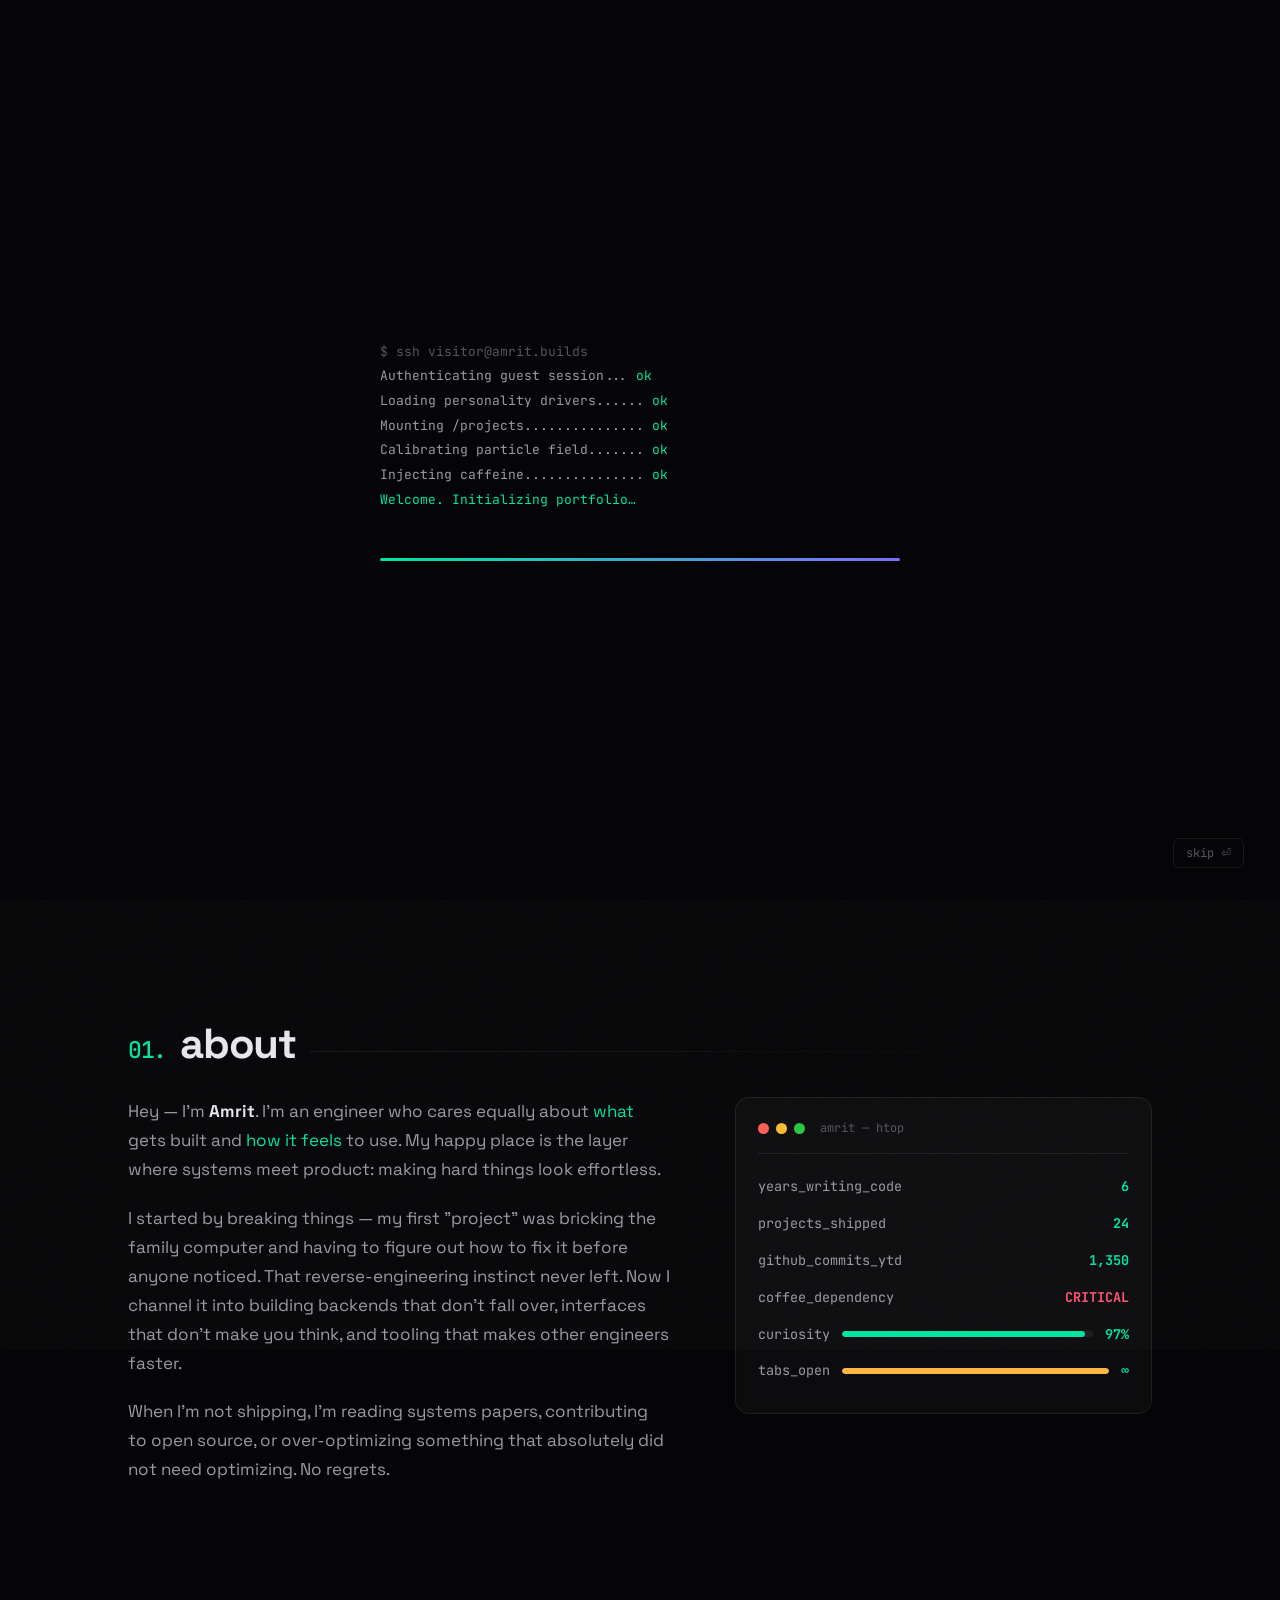
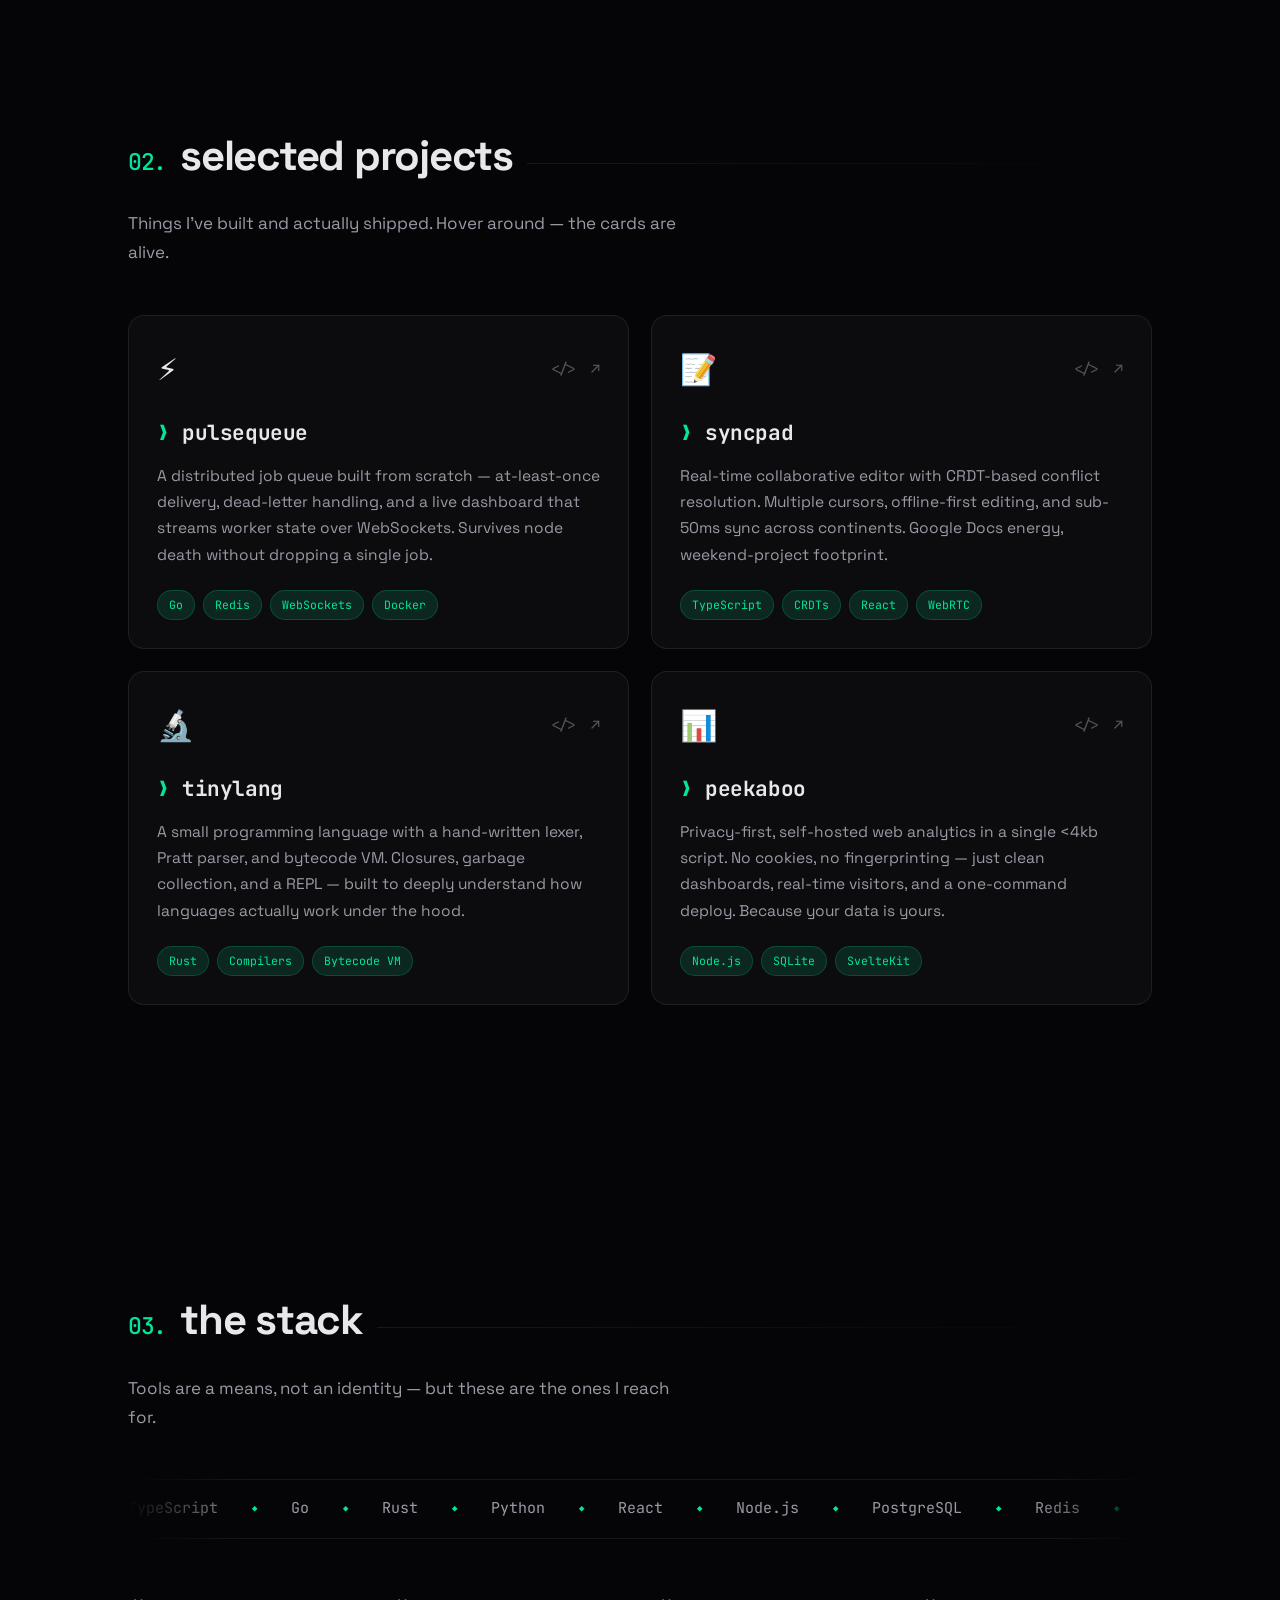
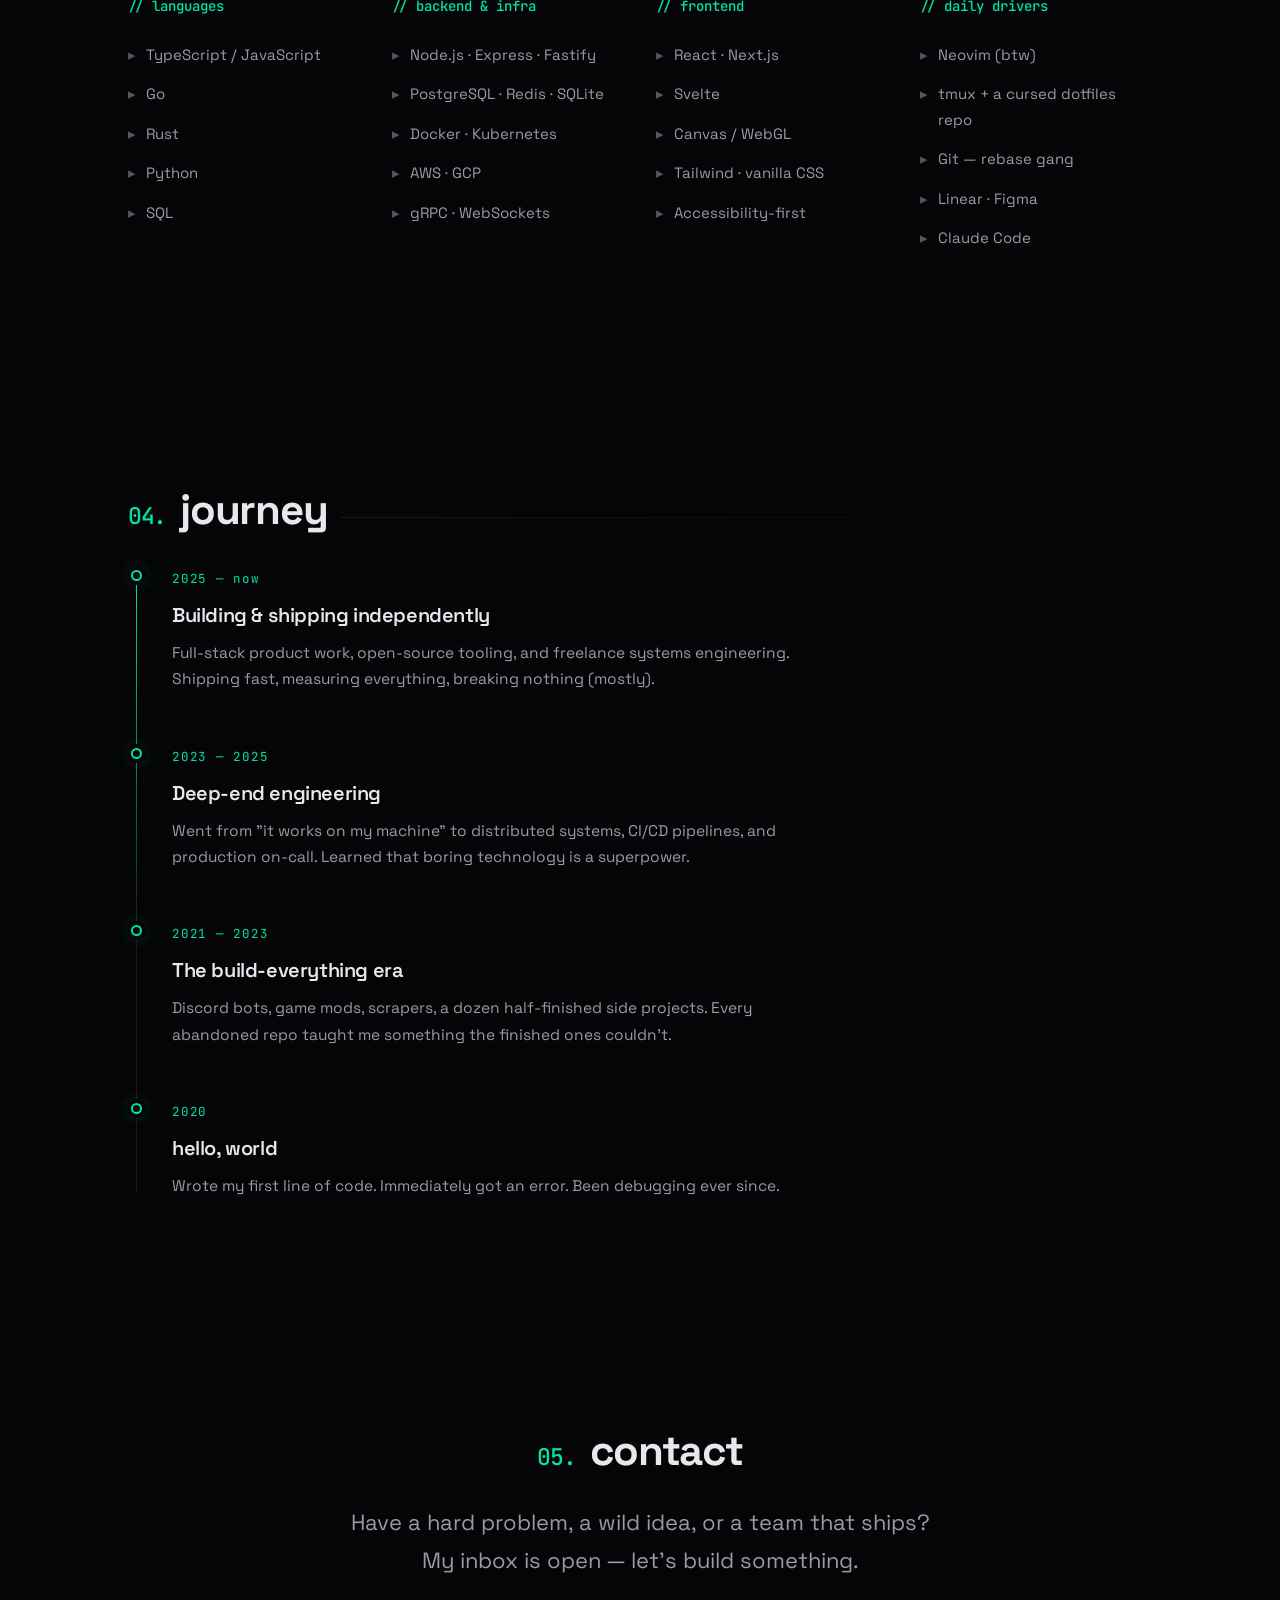
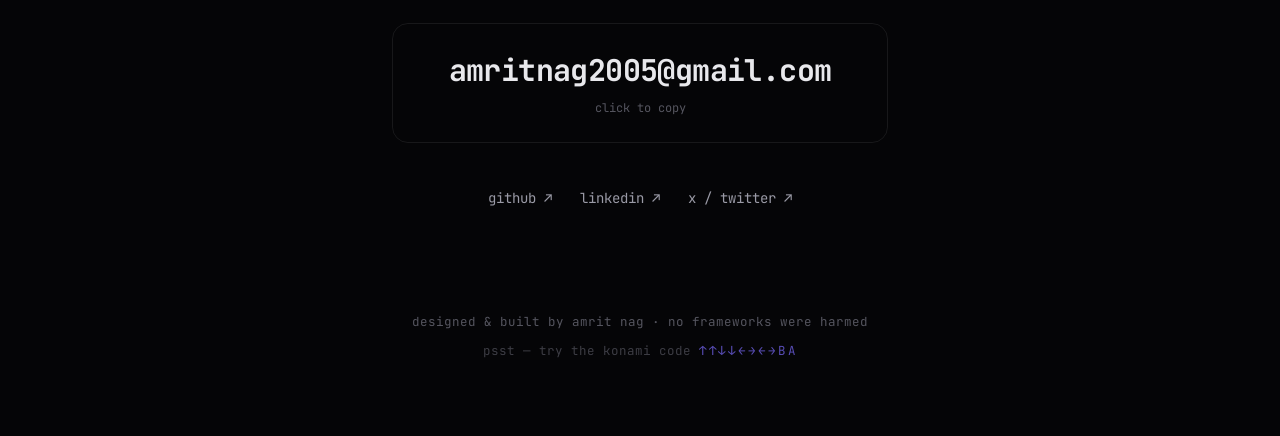
==== index.html @ 322381a2 "Build engineering portfolio: terminal-flavored, zero-dependency static site Single-page portfolio wi" ====
<!DOCTYPE html>
<html lang="en">
<head>
  <meta charset="UTF-8" />
  <meta name="viewport" content="width=device-width, initial-scale=1.0" />
  <title>Amrit Nag — Engineer</title>
  <meta name="description" content="Amrit Nag — software engineer. I build fast, reliable systems and ship things that feel great to use." />
  <meta name="theme-color" content="#050507" />

  <!-- Open Graph -->
  <meta property="og:title" content="Amrit Nag — Engineer" />
  <meta property="og:description" content="I build fast, reliable systems and ship things that feel great to use." />
  <meta property="og:type" content="website" />
  <meta name="twitter:card" content="summary_large_image" />

  <link rel="icon" href="data:image/svg+xml,%3Csvg xmlns='http://www.w3.org/2000/svg' viewBox='0 0 100 100'%3E%3Crect width='100' height='100' rx='20' fill='%23050507'/%3E%3Ctext x='50' y='68' font-size='52' text-anchor='middle' fill='%2300e5a0' font-family='monospace' font-weight='bold'%3E%E2%9D%AF_%3C/text%3E%3C/svg%3E" />

  <link rel="preconnect" href="https://fonts.googleapis.com" />
  <link rel="preconnect" href="https://fonts.gstatic.com" crossorigin />
  <link href="https://fonts.googleapis.com/css2?family=Space+Grotesk:wght@400;500;600;700&family=JetBrains+Mono:ital,wght@0,400;0,500;0,700;1,400&display=swap" rel="stylesheet" />

  <link rel="stylesheet" href="css/style.css" />
</head>
<body>

  <!-- ══════════════════ BOOT SEQUENCE ══════════════════ -->
  <div id="boot" class="boot" aria-hidden="true">
    <div class="boot-inner">
      <pre id="boot-log" class="boot-log"></pre>
      <div class="boot-bar"><div id="boot-progress" class="boot-progress"></div></div>
    </div>
    <button id="boot-skip" class="boot-skip">skip ⏎</button>
  </div>

  <!-- ══════════════════ BACKGROUND ══════════════════ -->
  <canvas id="field" class="field" aria-hidden="true"></canvas>
  <div class="grid-overlay" aria-hidden="true"></div>
  <div class="noise" aria-hidden="true"></div>

  <!-- custom cursor -->
  <div class="cursor-dot" aria-hidden="true"></div>
  <div class="cursor-ring" aria-hidden="true"></div>

  <!-- ══════════════════ NAV ══════════════════ -->
  <header class="nav" id="nav">
    <a class="nav-logo" href="#top" data-magnetic>
      <span class="logo-prompt">❯</span>&nbsp;amrit<span class="logo-dim">.builds</span><span class="logo-caret">_</span>
    </a>
    <nav class="nav-links" aria-label="Primary">
      <a href="#about"><span class="nav-num">01</span> about</a>
      <a href="#projects"><span class="nav-num">02</span> projects</a>
      <a href="#stack"><span class="nav-num">03</span> stack</a>
      <a href="#journey"><span class="nav-num">04</span> journey</a>
      <a href="#contact"><span class="nav-num">05</span> contact</a>
    </nav>
    <button class="nav-cmdk" id="open-palette" data-magnetic aria-label="Open command palette">
      <kbd>⌘</kbd><kbd>K</kbd>
    </button>
  </header>

  <main id="top">

    <!-- ══════════════════ HERO ══════════════════ -->
    <section class="hero">
      <p class="hero-eyebrow reveal"><span class="pulse-dot"></span> open to interesting problems</p>
      <h1 class="hero-name">
        <span class="hero-line reveal" data-text="AMRIT">AMRIT</span>
        <span class="hero-line hero-line--accent reveal" data-text="NAG">NAG</span>
      </h1>
      <p class="hero-role reveal">
        <span class="role-prefix">$ whoami&nbsp;&nbsp;→&nbsp;</span><span id="scramble" class="scramble">software engineer</span>
      </p>
      <p class="hero-blurb reveal">
        I design and build software that's fast, reliable, and a little bit fun.
        Currently obsessed with distributed systems, developer tools, and making
        the web feel like it runs at 120fps.
      </p>
      <div class="hero-cta reveal">
        <a class="btn btn--primary" href="#projects" data-magnetic>see the work <span class="btn-arrow">↓</span></a>
        <a class="btn btn--ghost" href="#contact" data-magnetic>get in touch</a>
        <span class="hero-hint">or press <kbd>⌘K</kbd></span>
      </div>
      <a class="scroll-cue" href="#about" aria-label="Scroll to about">
        <span class="scroll-cue-track"><span class="scroll-cue-thumb"></span></span>
      </a>
    </section>

    <!-- ══════════════════ 01 / ABOUT ══════════════════ -->
    <section class="section" id="about">
      <h2 class="section-title reveal"><span class="section-num">01.</span> about</h2>
      <div class="about-grid">
        <div class="about-copy reveal">
          <p>
            Hey — I'm <strong>Amrit</strong>. I'm an engineer who cares equally about
            <em>what</em> gets built and <em>how it feels</em> to use. My happy place is
            the layer where systems meet product: making hard things look effortless.
          </p>
          <p>
            I started by breaking things — my first "project" was bricking the family
            computer and having to figure out how to fix it before anyone noticed.
            That reverse-engineering instinct never left. Now I channel it into
            building backends that don't fall over, interfaces that don't make you
            think, and tooling that makes other engineers faster.
          </p>
          <p>
            When I'm not shipping, I'm reading systems papers, contributing to open
            source, or over-optimizing something that absolutely did not need
            optimizing. No regrets.
          </p>
        </div>
        <aside class="about-stats reveal" aria-label="Stats">
          <div class="stat-panel">
            <div class="stat-panel-head">
              <span class="dot dot-r"></span><span class="dot dot-y"></span><span class="dot dot-g"></span>
              <span class="stat-panel-title">amrit — htop</span>
            </div>
            <div class="stat-row"><span class="stat-label">years_writing_code</span><span class="stat-value" data-count="6">0</span></div>
            <div class="stat-row"><span class="stat-label">projects_shipped</span><span class="stat-value" data-count="24">0</span></div>
            <div class="stat-row"><span class="stat-label">github_commits_ytd</span><span class="stat-value" data-count="1370">0</span></div>
            <div class="stat-row"><span class="stat-label">coffee_dependency</span><span class="stat-value stat-crit">CRITICAL</span></div>
            <div class="stat-meter">
              <span class="stat-label">curiosity</span>
              <span class="meter"><span class="meter-fill" style="--w:97%"></span></span>
              <span class="stat-value">97%</span>
            </div>
            <div class="stat-meter">
              <span class="stat-label">tabs_open</span>
              <span class="meter"><span class="meter-fill meter-fill--warn" style="--w:100%"></span></span>
              <span class="stat-value">∞</span>
            </div>
          </div>
        </aside>
      </div>
    </section>

    <!-- ══════════════════ 02 / PROJECTS ══════════════════ -->
    <section class="section" id="projects">
      <h2 class="section-title reveal"><span class="section-num">02.</span> selected projects</h2>
      <p class="section-sub reveal">Things I've built and actually shipped. Hover around — the cards are alive.</p>

      <div class="projects-grid">

        <article class="card reveal" data-tilt>
          <div class="card-glow"></div>
          <div class="card-top">
            <span class="card-icon">⚡</span>
            <div class="card-links">
              <a href="https://github.com/amr1tnag" aria-label="Source on GitHub" title="Source">&lt;/&gt;</a>
              <a href="#" aria-label="Live demo" title="Live">↗</a>
            </div>
          </div>
          <h3 class="card-title">pulsequeue</h3>
          <p class="card-desc">
            A distributed job queue built from scratch — at-least-once delivery,
            dead-letter handling, and a live dashboard that streams worker state
            over WebSockets. Survives node death without dropping a single job.
          </p>
          <ul class="card-tags">
            <li>Go</li><li>Redis</li><li>WebSockets</li><li>Docker</li>
          </ul>
        </article>

        <article class="card reveal" data-tilt>
          <div class="card-glow"></div>
          <div class="card-top">
            <span class="card-icon">📝</span>
            <div class="card-links">
              <a href="https://github.com/amr1tnag" aria-label="Source on GitHub" title="Source">&lt;/&gt;</a>
              <a href="#" aria-label="Live demo" title="Live">↗</a>
            </div>
          </div>
          <h3 class="card-title">syncpad</h3>
          <p class="card-desc">
            Real-time collaborative editor with CRDT-based conflict resolution.
            Multiple cursors, offline-first editing, and sub-50ms sync across
            continents. Google Docs energy, weekend-project footprint.
          </p>
          <ul class="card-tags">
            <li>TypeScript</li><li>CRDTs</li><li>React</li><li>WebRTC</li>
          </ul>
        </article>

        <article class="card reveal" data-tilt>
          <div class="card-glow"></div>
          <div class="card-top">
            <span class="card-icon">🔬</span>
            <div class="card-links">
              <a href="https://github.com/amr1tnag" aria-label="Source on GitHub" title="Source">&lt;/&gt;</a>
              <a href="#" aria-label="Live demo" title="Live">↗</a>
            </div>
          </div>
          <h3 class="card-title">tinylang</h3>
          <p class="card-desc">
            A small programming language with a hand-written lexer, Pratt parser,
            and bytecode VM. Closures, garbage collection, and a REPL — built to
            deeply understand how languages actually work under the hood.
          </p>
          <ul class="card-tags">
            <li>Rust</li><li>Compilers</li><li>Bytecode VM</li>
          </ul>
        </article>

        <article class="card reveal" data-tilt>
          <div class="card-glow"></div>
          <div class="card-top">
            <span class="card-icon">📊</span>
            <div class="card-links">
              <a href="https://github.com/amr1tnag" aria-label="Source on GitHub" title="Source">&lt;/&gt;</a>
              <a href="#" aria-label="Live demo" title="Live">↗</a>
            </div>
          </div>
          <h3 class="card-title">peekaboo</h3>
          <p class="card-desc">
            Privacy-first, self-hosted web analytics in a single &lt;4kb script.
            No cookies, no fingerprinting — just clean dashboards, real-time
            visitors, and a one-command deploy. Because your data is yours.
          </p>
          <ul class="card-tags">
            <li>Node.js</li><li>SQLite</li><li>SvelteKit</li>
          </ul>
        </article>

      </div>

      <p class="projects-more reveal">
        more experiments live on <a class="link-inline" href="https://github.com/amr1tnag">github ↗</a>
      </p>
    </section>

    <!-- ══════════════════ 03 / STACK ══════════════════ -->
    <section class="section" id="stack">
      <h2 class="section-title reveal"><span class="section-num">03.</span> the stack</h2>
      <p class="section-sub reveal">Tools are a means, not an identity — but these are the ones I reach for.</p>

      <div class="marquee reveal" aria-hidden="true">
        <div class="marquee-track">
          <span>TypeScript</span><span>◆</span><span>Go</span><span>◆</span><span>Rust</span><span>◆</span><span>Python</span><span>◆</span><span>React</span><span>◆</span><span>Node.js</span><span>◆</span><span>PostgreSQL</span><span>◆</span><span>Redis</span><span>◆</span><span>Docker</span><span>◆</span><span>Kubernetes</span><span>◆</span><span>AWS</span><span>◆</span><span>Linux</span><span>◆</span>
          <span>TypeScript</span><span>◆</span><span>Go</span><span>◆</span><span>Rust</span><span>◆</span><span>Python</span><span>◆</span><span>React</span><span>◆</span><span>Node.js</span><span>◆</span><span>PostgreSQL</span><span>◆</span><span>Redis</span><span>◆</span><span>Docker</span><span>◆</span><span>Kubernetes</span><span>◆</span><span>AWS</span><span>◆</span><span>Linux</span><span>◆</span>
        </div>
      </div>

      <div class="stack-grid">
        <div class="stack-col reveal">
          <h3 class="stack-head">// languages</h3>
          <ul class="stack-list">
            <li>TypeScript / JavaScript</li>
            <li>Go</li>
            <li>Rust</li>
            <li>Python</li>
            <li>SQL</li>
          </ul>
        </div>
        <div class="stack-col reveal">
          <h3 class="stack-head">// backend &amp; infra</h3>
          <ul class="stack-list">
            <li>Node.js · Express · Fastify</li>
            <li>PostgreSQL · Redis · SQLite</li>
            <li>Docker · Kubernetes</li>
            <li>AWS · GCP</li>
            <li>gRPC · WebSockets</li>
          </ul>
        </div>
        <div class="stack-col reveal">
          <h3 class="stack-head">// frontend</h3>
          <ul class="stack-list">
            <li>React · Next.js</li>
            <li>Svelte</li>
            <li>Canvas / WebGL</li>
            <li>Tailwind · vanilla CSS</li>
            <li>Accessibility-first</li>
          </ul>
        </div>
        <div class="stack-col reveal">
          <h3 class="stack-head">// daily drivers</h3>
          <ul class="stack-list">
            <li>Neovim (btw)</li>
            <li>tmux + a cursed dotfiles repo</li>
            <li>Git — rebase gang</li>
            <li>Linear · Figma</li>
            <li>Claude Code</li>
          </ul>
        </div>
      </div>
    </section>

    <!-- ══════════════════ 04 / JOURNEY ══════════════════ -->
    <section class="section" id="journey">
      <h2 class="section-title reveal"><span class="section-num">04.</span> journey</h2>
      <div class="timeline">
        <div class="tl-item reveal">
          <div class="tl-dot"></div>
          <span class="tl-date">2025 — now</span>
          <h3 class="tl-title">Building &amp; shipping independently</h3>
          <p class="tl-desc">Full-stack product work, open-source tooling, and freelance systems engineering. Shipping fast, measuring everything, breaking nothing (mostly).</p>
        </div>
        <div class="tl-item reveal">
          <div class="tl-dot"></div>
          <span class="tl-date">2023 — 2025</span>
          <h3 class="tl-title">Deep-end engineering</h3>
          <p class="tl-desc">Went from "it works on my machine" to distributed systems, CI/CD pipelines, and production on-call. Learned that boring technology is a superpower.</p>
        </div>
        <div class="tl-item reveal">
          <div class="tl-dot"></div>
          <span class="tl-date">2021 — 2023</span>
          <h3 class="tl-title">The build-everything era</h3>
          <p class="tl-desc">Discord bots, game mods, scrapers, a dozen half-finished side projects. Every abandoned repo taught me something the finished ones couldn't.</p>
        </div>
        <div class="tl-item reveal">
          <div class="tl-dot"></div>
          <span class="tl-date">2020</span>
          <h3 class="tl-title">hello, world</h3>
          <p class="tl-desc">Wrote my first line of code. Immediately got an error. Been debugging ever since.</p>
        </div>
      </div>
    </section>

    <!-- ══════════════════ 05 / CONTACT ══════════════════ -->
    <section class="section section--contact" id="contact">
      <h2 class="section-title reveal"><span class="section-num">05.</span> contact</h2>
      <p class="contact-lead reveal">
        Have a hard problem, a wild idea, or a team that ships?<br />
        My inbox is open — let's build something.
      </p>
      <button class="contact-email reveal" id="copy-email" data-magnetic title="Click to copy">
        <span class="contact-email-text">amritnag2005@gmail.com</span>
        <span class="contact-email-hint" id="copy-hint">click to copy</span>
      </button>
      <div class="socials reveal">
        <a href="https://github.com/amr1tnag" data-magnetic>github ↗</a>
        <a href="https://www.linkedin.com/" data-magnetic>linkedin ↗</a>
        <a href="https://x.com/" data-magnetic>x / twitter ↗</a>
      </div>
    </section>

    <footer class="footer">
      <p>designed &amp; built by amrit nag · no frameworks were harmed</p>
      <p class="footer-hint">psst — try the konami code <span class="footer-code">↑↑↓↓←→←→BA</span></p>
    </footer>
  </main>

  <!-- ══════════════════ STATUS BAR ══════════════════ -->
  <div class="statusbar" aria-hidden="true">
    <div class="statusbar-left">
      <span class="sb-item sb-available"><span class="pulse-dot"></span> AVAILABLE FOR WORK</span>
      <span class="sb-item sb-branch"> main*</span>
    </div>
    <div class="statusbar-right">
      <span class="sb-item" id="sb-section">~/hero</span>
      <span class="sb-item" id="sb-scroll">0%</span>
      <span class="sb-item" id="sb-clock">--:--</span>
      <span class="sb-item sb-cmdk">⌘K</span>
    </div>
  </div>

  <!-- ══════════════════ COMMAND PALETTE ══════════════════ -->
  <div class="palette-overlay" id="palette" role="dialog" aria-modal="true" aria-label="Command palette" hidden>
    <div class="palette">
      <div class="palette-input-row">
        <span class="palette-prompt">❯</span>
        <input type="text" id="palette-input" class="palette-input" placeholder="type a command or search…" autocomplete="off" spellcheck="false" />
        <kbd class="palette-esc">esc</kbd>
      </div>
      <ul class="palette-list" id="palette-list" role="listbox"></ul>
      <div class="palette-footer">
        <span><kbd>↑↓</kbd> navigate</span>
        <span><kbd>⏎</kbd> run</span>
        <span><kbd>esc</kbd> close</span>
      </div>
    </div>
  </div>

  <script src="js/main.js"></script>
</body>
</html>
---- css/style.css ----
/* ═══════════════════════════════════════════════════════════
   amrit.builds — design system
   dark, terminal-flavored, fast as hell
   ═══════════════════════════════════════════════════════════ */

:root {
  --bg: #050507;
  --bg-soft: #0a0a0f;
  --panel: rgba(255, 255, 255, 0.03);
  --panel-border: rgba(255, 255, 255, 0.08);
  --text: #e8e8ec;
  --text-dim: #9a9aa6;
  --text-faint: #55555f;
  --accent: #00e5a0;
  --accent-soft: rgba(0, 229, 160, 0.12);
  --accent-2: #7c6cff;
  --warn: #ffb547;
  --danger: #ff5470;
  --mono: "JetBrains Mono", ui-monospace, SFMono-Regular, Menlo, Consolas, monospace;
  --display: "Space Grotesk", system-ui, -apple-system, sans-serif;
  --max: 1120px;
  --nav-h: 64px;
  --ease-out: cubic-bezier(0.16, 1, 0.3, 1);
}

* { margin: 0; padding: 0; box-sizing: border-box; }

html { scroll-behavior: smooth; scroll-padding-top: calc(var(--nav-h) + 24px); }

body {
  background: var(--bg);
  color: var(--text);
  font-family: var(--display);
  font-size: 17px;
  line-height: 1.7;
  overflow-x: hidden;
  -webkit-font-smoothing: antialiased;
}

::selection { background: var(--accent); color: #04120c; }

/* scrollbar */
::-webkit-scrollbar { width: 10px; }
::-webkit-scrollbar-track { background: var(--bg); }
::-webkit-scrollbar-thumb { background: #26262e; border-radius: 5px; border: 2px solid var(--bg); }
::-webkit-scrollbar-thumb:hover { background: var(--accent); }

kbd {
  font-family: var(--mono);
  font-size: 0.72em;
  padding: 2px 6px;
  border: 1px solid var(--panel-border);
  border-bottom-width: 2px;
  border-radius: 5px;
  background: var(--bg-soft);
  color: var(--text-dim);
}

a { color: inherit; text-decoration: none; }

/* ══════════════════ BACKGROUND LAYERS ══════════════════ */

.field {
  position: fixed; inset: 0;
  width: 100%; height: 100%;
  z-index: 0;
  pointer-events: none;
}

.grid-overlay {
  position: fixed; inset: 0;
  z-index: 0;
  pointer-events: none;
  background-image:
    linear-gradient(rgba(255,255,255,0.025) 1px, transparent 1px),
    linear-gradient(90deg, rgba(255,255,255,0.025) 1px, transparent 1px);
  background-size: 56px 56px;
  mask-image: radial-gradient(ellipse 90% 70% at 50% 0%, black 30%, transparent 75%);
  -webkit-mask-image: radial-gradient(ellipse 90% 70% at 50% 0%, black 30%, transparent 75%);
}

.noise {
  position: fixed; inset: -50%;
  z-index: 100;
  pointer-events: none;
  opacity: 0.05;
  background-image: url("data:image/svg+xml,%3Csvg xmlns='http://www.w3.org/2000/svg' width='200' height='200'%3E%3Cfilter id='n'%3E%3CfeTurbulence type='fractalNoise' baseFrequency='0.85' numOctaves='2'/%3E%3C/filter%3E%3Crect width='200' height='200' filter='url(%23n)'/%3E%3C/svg%3E");
  animation: grain 8s steps(10) infinite;
}
@keyframes grain {
  0%, 100% { transform: translate(0,0); }
  20% { transform: translate(-3%, 2%); }
  40% { transform: translate(2%, -3%); }
  60% { transform: translate(-2%, -2%); }
  80% { transform: translate(3%, 3%); }
}

/* ══════════════════ CURSOR ══════════════════ */

.cursor-dot, .cursor-ring {
  position: fixed; top: 0; left: 0;
  border-radius: 50%;
  pointer-events: none;
  z-index: 9999;
  opacity: 0;
  transition: opacity 0.3s;
}
.cursor-dot {
  width: 6px; height: 6px;
  background: var(--accent);
  transform: translate(-50%, -50%);
}
.cursor-ring {
  width: 34px; height: 34px;
  border: 1px solid rgba(0, 229, 160, 0.45);
  transform: translate(-50%, -50%);
  transition: opacity 0.3s, width 0.25s var(--ease-out), height 0.25s var(--ease-out), border-color 0.25s;
}
body.cursor-on .cursor-dot, body.cursor-on .cursor-ring { opacity: 1; }
body.cursor-hover .cursor-ring {
  width: 56px; height: 56px;
  border-color: var(--accent);
  background: rgba(0, 229, 160, 0.06);
}
@media (hover: none), (pointer: coarse) {
  .cursor-dot, .cursor-ring { display: none; }
}
body.cursor-on { cursor: none; }
body.cursor-on a, body.cursor-on button { cursor: none; }

/* ══════════════════ BOOT ══════════════════ */

.boot {
  position: fixed; inset: 0;
  z-index: 10000;
  background: var(--bg);
  display: flex;
  align-items: center;
  justify-content: center;
  transition: opacity 0.5s var(--ease-out), visibility 0.5s;
}
.boot.done { opacity: 0; visibility: hidden; }
.boot-inner { width: min(520px, 88vw); }
.boot-log {
  font-family: var(--mono);
  font-size: 13px;
  line-height: 1.9;
  color: var(--text-dim);
  min-height: 200px;
  white-space: pre-wrap;
}
.boot-log .ok { color: var(--accent); }
.boot-log .dim { color: var(--text-faint); }
.boot-bar {
  height: 3px;
  margin-top: 18px;
  background: rgba(255,255,255,0.07);
  border-radius: 2px;
  overflow: hidden;
}
.boot-progress {
  height: 100%; width: 0%;
  background: linear-gradient(90deg, var(--accent), var(--accent-2));
  transition: width 0.18s var(--ease-out);
}
.boot-skip {
  position: absolute;
  bottom: 32px; right: 36px;
  background: none; border: 1px solid var(--panel-border);
  color: var(--text-faint);
  font-family: var(--mono); font-size: 12px;
  padding: 6px 12px; border-radius: 6px;
  cursor: pointer;
  transition: color 0.2s, border-color 0.2s;
}
.boot-skip:hover { color: var(--accent); border-color: var(--accent); }

/* ══════════════════ NAV ══════════════════ */

.nav {
  position: fixed;
  top: 0; left: 0; right: 0;
  height: var(--nav-h);
  z-index: 1000;
  display: flex;
  align-items: center;
  justify-content: space-between;
  padding: 0 clamp(20px, 4vw, 48px);
  transition: background 0.35s, border-color 0.35s, backdrop-filter 0.35s;
  border-bottom: 1px solid transparent;
}
.nav.scrolled {
  background: rgba(5, 5, 7, 0.72);
  backdrop-filter: blur(14px);
  -webkit-backdrop-filter: blur(14px);
  border-bottom-color: var(--panel-border);
}
.nav-logo {
  font-family: var(--mono);
  font-weight: 700;
  font-size: 16px;
  letter-spacing: -0.02em;
}
.logo-prompt { color: var(--accent); }
.logo-dim { color: var(--text-faint); }
.logo-caret { color: var(--accent); animation: blink 1.1s steps(1) infinite; }
@keyframes blink { 50% { opacity: 0; } }

.nav-links { display: flex; gap: clamp(14px, 2.5vw, 30px); }
.nav-links a {
  font-family: var(--mono);
  font-size: 13px;
  color: var(--text-dim);
  transition: color 0.2s;
  position: relative;
}
.nav-links a:hover, .nav-links a.active { color: var(--text); }
.nav-links a::after {
  content: "";
  position: absolute;
  left: 0; bottom: -6px;
  width: 100%; height: 1px;
  background: var(--accent);
  transform: scaleX(0);
  transform-origin: left;
  transition: transform 0.3s var(--ease-out);
}
.nav-links a:hover::after, .nav-links a.active::after { transform: scaleX(1); }
.nav-num { color: var(--accent); font-size: 11px; margin-right: 2px; }

.nav-cmdk {
  display: flex; gap: 4px;
  background: var(--panel);
  border: 1px solid var(--panel-border);
  border-radius: 8px;
  padding: 6px 10px;
  cursor: pointer;
  transition: border-color 0.2s, background 0.2s;
}
.nav-cmdk:hover { border-color: var(--accent); background: var(--accent-soft); }
.nav-cmdk kbd { border: none; background: none; padding: 0; font-size: 12px; }

@media (max-width: 760px) {
  .nav-links { display: none; }
}

/* ══════════════════ LAYOUT / SECTIONS ══════════════════ */

main { position: relative; z-index: 1; }

.section {
  max-width: var(--max);
  margin: 0 auto;
  padding: clamp(80px, 12vh, 140px) clamp(20px, 5vw, 48px);
}

.section-title {
  font-size: clamp(28px, 4vw, 42px);
  font-weight: 700;
  letter-spacing: -0.03em;
  margin-bottom: 18px;
  display: flex;
  align-items: baseline;
  gap: 14px;
}
.section-title::after {
  content: "";
  flex: 1;
  height: 1px;
  background: linear-gradient(90deg, var(--panel-border), transparent);
  transform: translateY(-6px);
}
.section-num {
  font-family: var(--mono);
  font-size: 0.55em;
  color: var(--accent);
  font-weight: 500;
}
.section-sub {
  color: var(--text-dim);
  margin-bottom: 48px;
  max-width: 560px;
}

/* reveal on scroll */
.reveal {
  opacity: 0;
  transform: translateY(26px);
  transition: opacity 0.8s var(--ease-out), transform 0.8s var(--ease-out);
  transition-delay: var(--d, 0s);
}
.reveal.in { opacity: 1; transform: none; }

/* ══════════════════ HERO ══════════════════ */

.hero {
  min-height: 100svh;
  max-width: var(--max);
  margin: 0 auto;
  padding: calc(var(--nav-h) + 40px) clamp(20px, 5vw, 48px) 60px;
  display: flex;
  flex-direction: column;
  justify-content: center;
  position: relative;
}

.hero-eyebrow {
  font-family: var(--mono);
  font-size: 13px;
  color: var(--accent);
  letter-spacing: 0.08em;
  margin-bottom: 26px;
  display: flex; align-items: center; gap: 10px;
}

.pulse-dot {
  width: 8px; height: 8px;
  border-radius: 50%;
  background: var(--accent);
  position: relative;
  display: inline-block;
  flex-shrink: 0;
}
.pulse-dot::after {
  content: "";
  position: absolute; inset: -4px;
  border-radius: 50%;
  border: 1px solid var(--accent);
  animation: pulse 2s var(--ease-out) infinite;
}
@keyframes pulse {
  0% { transform: scale(0.6); opacity: 1; }
  100% { transform: scale(2); opacity: 0; }
}

.hero-name {
  font-size: clamp(56px, 13vw, 168px);
  font-weight: 700;
  line-height: 0.92;
  letter-spacing: -0.045em;
  margin-bottom: 34px;
  user-select: none;
}
.hero-line { display: block; position: relative; }
.hero-line--accent {
  color: transparent;
  -webkit-text-stroke: 2px var(--accent);
  transition: color 0.4s var(--ease-out), text-shadow 0.4s;
}
.hero-line--accent:hover {
  color: var(--accent);
  text-shadow: 0 0 60px rgba(0, 229, 160, 0.45);
}

.hero-role {
  font-family: var(--mono);
  font-size: clamp(15px, 2vw, 20px);
  margin-bottom: 22px;
  min-height: 1.7em;
}
.role-prefix { color: var(--text-faint); }
.scramble { color: var(--accent); }

.hero-blurb {
  max-width: 540px;
  color: var(--text-dim);
  margin-bottom: 40px;
}

.hero-cta { display: flex; align-items: center; gap: 18px; flex-wrap: wrap; }
.hero-hint { font-family: var(--mono); font-size: 12px; color: var(--text-faint); }

.btn {
  display: inline-flex;
  align-items: center;
  gap: 8px;
  font-family: var(--mono);
  font-size: 14px;
  font-weight: 500;
  padding: 13px 26px;
  border-radius: 10px;
  border: 1px solid transparent;
  transition: transform 0.25s var(--ease-out), box-shadow 0.25s, background 0.25s, border-color 0.25s, color 0.25s;
  will-change: transform;
}
.btn--primary {
  background: var(--accent);
  color: #04120c;
}
.btn--primary:hover {
  box-shadow: 0 0 34px rgba(0, 229, 160, 0.4);
}
.btn--primary .btn-arrow { transition: transform 0.25s var(--ease-out); }
.btn--primary:hover .btn-arrow { transform: translateY(3px); }
.btn--ghost {
  border-color: var(--panel-border);
  color: var(--text-dim);
}
.btn--ghost:hover { border-color: var(--accent); color: var(--accent); background: var(--accent-soft); }

.scroll-cue {
  position: absolute;
  bottom: 70px;
  left: clamp(20px, 5vw, 48px);
}
.scroll-cue-track {
  display: block;
  width: 1px; height: 56px;
  background: var(--panel-border);
  position: relative;
  overflow: hidden;
}
.scroll-cue-thumb {
  position: absolute;
  left: 0; top: -40%;
  width: 100%; height: 40%;
  background: var(--accent);
  animation: cue 2s var(--ease-out) infinite;
}
@keyframes cue { to { top: 110%; } }

/* ══════════════════ ABOUT ══════════════════ */

.about-grid {
  display: grid;
  grid-template-columns: 1.3fr 1fr;
  gap: clamp(32px, 5vw, 64px);
  align-items: start;
}
@media (max-width: 860px) { .about-grid { grid-template-columns: 1fr; } }

.about-copy p { color: var(--text-dim); margin-bottom: 20px; }
.about-copy strong { color: var(--text); }
.about-copy em { color: var(--accent); font-style: normal; }

.stat-panel {
  background: var(--panel);
  border: 1px solid var(--panel-border);
  border-radius: 14px;
  padding: 20px 22px 24px;
  font-family: var(--mono);
  font-size: 13.5px;
  backdrop-filter: blur(6px);
}
.stat-panel-head {
  display: flex; align-items: center; gap: 7px;
  padding-bottom: 14px;
  margin-bottom: 14px;
  border-bottom: 1px solid var(--panel-border);
}
.dot { width: 11px; height: 11px; border-radius: 50%; }
.dot-r { background: #ff5f57; } .dot-y { background: #febc2e; } .dot-g { background: #28c840; }
.stat-panel-title { margin-left: 8px; color: var(--text-faint); font-size: 12px; }

.stat-row, .stat-meter {
  display: flex; align-items: center; justify-content: space-between;
  gap: 12px;
  padding: 7px 0;
}
.stat-label { color: var(--text-dim); }
.stat-value { color: var(--accent); font-weight: 700; font-variant-numeric: tabular-nums; }
.stat-crit { color: var(--danger); animation: blink 1.4s steps(1) infinite; }

.stat-meter .meter {
  flex: 1;
  height: 6px;
  background: rgba(255,255,255,0.06);
  border-radius: 3px;
  overflow: hidden;
}
.meter-fill {
  display: block;
  height: 100%;
  width: 0;
  border-radius: 3px;
  background: var(--accent);
  transition: width 1.4s var(--ease-out) 0.3s;
}
.meter-fill--warn { background: var(--warn); }
.reveal.in .meter-fill { width: var(--w); }

/* ══════════════════ PROJECTS ══════════════════ */

.projects-grid {
  display: grid;
  grid-template-columns: repeat(2, 1fr);
  gap: 22px;
}
@media (max-width: 760px) { .projects-grid { grid-template-columns: 1fr; } }

.card {
  position: relative;
  background: var(--panel);
  border: 1px solid var(--panel-border);
  border-radius: 16px;
  padding: 28px;
  overflow: hidden;
  transition: border-color 0.3s, transform 0.15s ease-out;
  transform-style: preserve-3d;
  will-change: transform;
}
.card:hover { border-color: rgba(0, 229, 160, 0.35); }

.card-glow {
  position: absolute;
  inset: 0;
  pointer-events: none;
  opacity: 0;
  transition: opacity 0.35s;
  background: radial-gradient(420px circle at var(--mx, 50%) var(--my, 50%), rgba(0, 229, 160, 0.09), transparent 65%);
}
.card:hover .card-glow { opacity: 1; }

.card-top {
  display: flex;
  justify-content: space-between;
  align-items: center;
  margin-bottom: 20px;
}
.card-icon { font-size: 30px; filter: grayscale(0.15); }
.card-links { display: flex; gap: 14px; }
.card-links a {
  font-family: var(--mono);
  font-size: 15px;
  color: var(--text-faint);
  transition: color 0.2s, transform 0.2s var(--ease-out);
  display: inline-block;
}
.card-links a:hover { color: var(--accent); transform: translateY(-2px); }

.card-title {
  font-family: var(--mono);
  font-size: 21px;
  font-weight: 700;
  letter-spacing: -0.02em;
  margin-bottom: 12px;
}
.card-title::before { content: "❯ "; color: var(--accent); }
.card-desc {
  color: var(--text-dim);
  font-size: 15.5px;
  margin-bottom: 22px;
}
.card-tags {
  display: flex;
  flex-wrap: wrap;
  gap: 8px;
  list-style: none;
}
.card-tags li {
  font-family: var(--mono);
  font-size: 11.5px;
  color: var(--accent);
  background: var(--accent-soft);
  border: 1px solid rgba(0, 229, 160, 0.2);
  padding: 4px 11px;
  border-radius: 99px;
}

.projects-more {
  margin-top: 40px;
  font-family: var(--mono);
  font-size: 14px;
  color: var(--text-faint);
}
.link-inline {
  color: var(--accent);
  border-bottom: 1px dashed rgba(0, 229, 160, 0.4);
  transition: border-color 0.2s;
}
.link-inline:hover { border-bottom-style: solid; border-color: var(--accent); }

/* ══════════════════ STACK ══════════════════ */

.marquee {
  overflow: hidden;
  border-block: 1px solid var(--panel-border);
  padding: 16px 0;
  margin-bottom: 56px;
  mask-image: linear-gradient(90deg, transparent, black 12%, black 88%, transparent);
  -webkit-mask-image: linear-gradient(90deg, transparent, black 12%, black 88%, transparent);
}
.marquee-track {
  display: flex;
  gap: 34px;
  width: max-content;
  font-family: var(--mono);
  font-size: 15px;
  color: var(--text-dim);
  animation: marquee 30s linear infinite;
}
.marquee-track span:nth-child(even) { color: var(--accent); font-size: 9px; align-self: center; }
.marquee:hover .marquee-track { animation-play-state: paused; }
@keyframes marquee { to { transform: translateX(-50%); } }

.stack-grid {
  display: grid;
  grid-template-columns: repeat(auto-fit, minmax(210px, 1fr));
  gap: 32px;
}
.stack-head {
  font-family: var(--mono);
  font-size: 14px;
  font-weight: 500;
  color: var(--accent);
  margin-bottom: 16px;
}
.stack-list { list-style: none; }
.stack-list li {
  color: var(--text-dim);
  font-size: 15px;
  padding: 7px 0 7px 18px;
  position: relative;
  transition: color 0.2s, padding-left 0.25s var(--ease-out);
}
.stack-list li::before {
  content: "▸";
  position: absolute; left: 0;
  color: var(--text-faint);
  transition: color 0.2s;
}
.stack-list li:hover { color: var(--text); padding-left: 24px; }
.stack-list li:hover::before { color: var(--accent); }

/* ══════════════════ JOURNEY ══════════════════ */

.timeline {
  position: relative;
  margin-left: 8px;
  padding-left: 36px;
}
.timeline::before {
  content: "";
  position: absolute;
  left: 0; top: 6px; bottom: 6px;
  width: 1px;
  background: linear-gradient(180deg, var(--accent), var(--panel-border) 60%);
}
.tl-item { position: relative; padding-bottom: 48px; }
.tl-item:last-child { padding-bottom: 0; }
.tl-dot {
  position: absolute;
  left: -41px; top: 7px;
  width: 11px; height: 11px;
  border-radius: 50%;
  background: var(--bg);
  border: 2px solid var(--accent);
  box-shadow: 0 0 0 4px var(--bg), 0 0 14px rgba(0,229,160,0.5);
}
.tl-date {
  font-family: var(--mono);
  font-size: 12.5px;
  color: var(--accent);
  letter-spacing: 0.06em;
}
.tl-title {
  font-size: 20px;
  font-weight: 600;
  margin: 6px 0 8px;
  letter-spacing: -0.02em;
}
.tl-desc { color: var(--text-dim); font-size: 15.5px; max-width: 640px; }

/* ══════════════════ CONTACT ══════════════════ */

.section--contact { text-align: center; padding-bottom: 60px; }
.section--contact .section-title { justify-content: center; }
.section--contact .section-title::after { display: none; }

.contact-lead {
  color: var(--text-dim);
  font-size: clamp(17px, 2.4vw, 22px);
  margin: 10px 0 44px;
}

.contact-email {
  display: inline-block;
  background: none;
  border: 1px solid var(--panel-border);
  border-radius: 16px;
  padding: 26px clamp(24px, 5vw, 56px);
  cursor: pointer;
  transition: border-color 0.3s, box-shadow 0.3s, background 0.3s;
  margin-bottom: 44px;
}
.contact-email:hover {
  border-color: var(--accent);
  background: var(--accent-soft);
  box-shadow: 0 0 44px rgba(0, 229, 160, 0.15);
}
.contact-email-text {
  display: block;
  font-family: var(--mono);
  font-size: clamp(17px, 3.4vw, 30px);
  font-weight: 700;
  color: var(--text);
  letter-spacing: -0.02em;
}
.contact-email-hint {
  display: block;
  font-family: var(--mono);
  font-size: 12px;
  color: var(--text-faint);
  margin-top: 10px;
  transition: color 0.2s;
}
.contact-email:hover .contact-email-hint { color: var(--accent); }

.socials { display: flex; justify-content: center; gap: 28px; flex-wrap: wrap; }
.socials a {
  font-family: var(--mono);
  font-size: 14px;
  color: var(--text-dim);
  transition: color 0.2s;
}
.socials a:hover { color: var(--accent); }

/* ══════════════════ FOOTER + STATUSBAR ══════════════════ */

.footer {
  text-align: center;
  padding: 40px 20px calc(40px + 34px);
  font-family: var(--mono);
  font-size: 12.5px;
  color: var(--text-faint);
}
.footer-hint { margin-top: 8px; opacity: 0.7; }
.footer-code { color: var(--accent-2); letter-spacing: 0.15em; }

.statusbar {
  position: fixed;
  bottom: 0; left: 0; right: 0;
  height: 30px;
  z-index: 1000;
  display: flex;
  justify-content: space-between;
  align-items: center;
  padding: 0 16px;
  background: rgba(8, 8, 12, 0.85);
  backdrop-filter: blur(10px);
  -webkit-backdrop-filter: blur(10px);
  border-top: 1px solid var(--panel-border);
  font-family: var(--mono);
  font-size: 11.5px;
  color: var(--text-faint);
}
.statusbar-left, .statusbar-right { display: flex; gap: 20px; align-items: center; }
.sb-item { display: flex; align-items: center; gap: 7px; white-space: nowrap; }
.sb-available { color: var(--accent); letter-spacing: 0.06em; }
.sb-available .pulse-dot { width: 6px; height: 6px; }
.sb-branch { color: var(--accent-2); }
#sb-scroll, #sb-clock { font-variant-numeric: tabular-nums; }

@media (max-width: 640px) {
  .sb-branch, #sb-section, .sb-cmdk { display: none; }
}

/* ══════════════════ COMMAND PALETTE ══════════════════ */

.palette-overlay {
  position: fixed; inset: 0;
  z-index: 5000;
  background: rgba(3, 3, 5, 0.7);
  backdrop-filter: blur(6px);
  -webkit-backdrop-filter: blur(6px);
  display: flex;
  justify-content: center;
  padding: 14vh 20px 0;
}
.palette-overlay[hidden] { display: none; }

.palette {
  width: min(580px, 100%);
  height: fit-content;
  background: #0c0c12;
  border: 1px solid rgba(255,255,255,0.12);
  border-radius: 14px;
  box-shadow: 0 30px 90px rgba(0,0,0,0.7), 0 0 0 1px rgba(0,229,160,0.06);
  overflow: hidden;
  animation: palette-in 0.22s var(--ease-out);
}
@keyframes palette-in {
  from { opacity: 0; transform: translateY(-14px) scale(0.98); }
}

.palette-input-row {
  display: flex;
  align-items: center;
  gap: 12px;
  padding: 16px 18px;
  border-bottom: 1px solid var(--panel-border);
}
.palette-prompt { color: var(--accent); font-family: var(--mono); font-weight: 700; }
.palette-input {
  flex: 1;
  background: none;
  border: none;
  outline: none;
  color: var(--text);
  font-family: var(--mono);
  font-size: 15px;
}
.palette-input::placeholder { color: var(--text-faint); }

.palette-list {
  list-style: none;
  max-height: 330px;
  overflow-y: auto;
  padding: 8px;
}
.palette-item {
  display: flex;
  align-items: center;
  gap: 12px;
  padding: 11px 12px;
  border-radius: 9px;
  font-family: var(--mono);
  font-size: 14px;
  color: var(--text-dim);
  cursor: pointer;
}
.palette-item .pi-icon { width: 22px; text-align: center; flex-shrink: 0; }
.palette-item .pi-hint { margin-left: auto; font-size: 11px; color: var(--text-faint); }
.palette-item.active {
  background: var(--accent-soft);
  color: var(--text);
}
.palette-item.active .pi-hint { color: var(--accent); }
.palette-empty {
  padding: 24px;
  text-align: center;
  font-family: var(--mono);
  font-size: 13px;
  color: var(--text-faint);
}

.palette-footer {
  display: flex;
  gap: 18px;
  padding: 10px 18px;
  border-top: 1px solid var(--panel-border);
  font-family: var(--mono);
  font-size: 11px;
  color: var(--text-faint);
}

/* ══════════════════ PARTY MODE 🎉 ══════════════════ */

body.party {
  animation: hue 4s linear infinite;
}
@keyframes hue { to { filter: hue-rotate(360deg); } }

/* ══════════════════ REDUCED MOTION ══════════════════ */

@media (prefers-reduced-motion: reduce) {
  *, *::before, *::after {
    animation-duration: 0.01ms !important;
    animation-iteration-count: 1 !important;
    transition-duration: 0.01ms !important;
  }
  html { scroll-behavior: auto; }
  .reveal { opacity: 1; transform: none; }
  .field, .noise { display: none; }
}
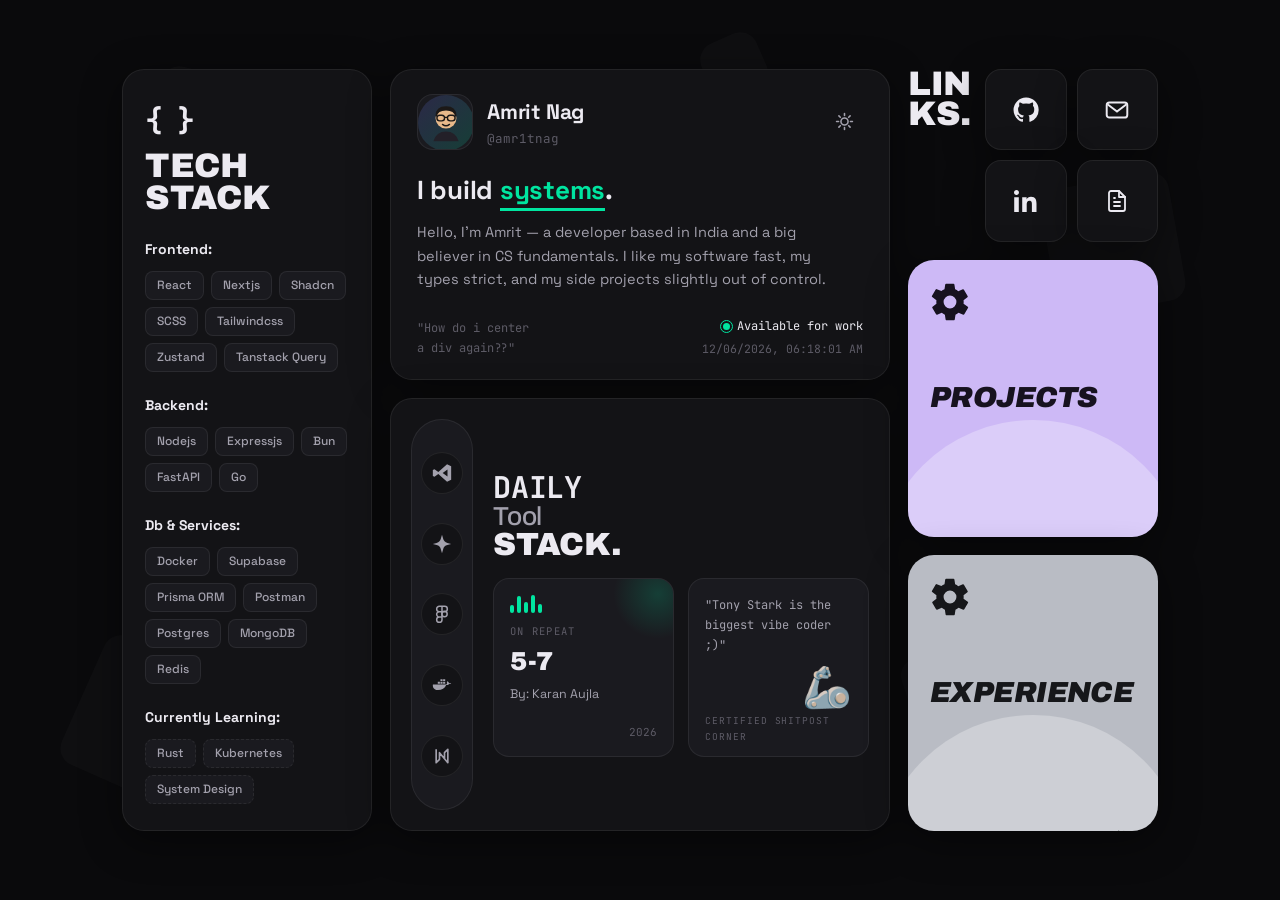
==== commit 0e1b8d3d: "Redesign as bento-grid board layout Replace the long scrolling terminal page with a single-screen be" ====
--- a/index.html
+++ b/index.html
@@ -1,370 +1,271 @@
 <!DOCTYPE html>
-<html lang="en">
+<html lang="en" data-theme="dark">
 <head>
   <meta charset="UTF-8" />
   <meta name="viewport" content="width=device-width, initial-scale=1.0" />
-  <title>Amrit Nag — Engineer</title>
-  <meta name="description" content="Amrit Nag — software engineer. I build fast, reliable systems and ship things that feel great to use." />
-  <meta name="theme-color" content="#050507" />
-
-  <!-- Open Graph -->
-  <meta property="og:title" content="Amrit Nag — Engineer" />
-  <meta property="og:description" content="I build fast, reliable systems and ship things that feel great to use." />
+  <title>Amrit Nag — @amr1tnag</title>
+  <meta name="description" content="Amrit Nag — developer based in India. I build fast, reliable software and believe in CS fundamentals." />
+  <meta name="theme-color" content="#0a0a0c" />
+
+  <meta property="og:title" content="Amrit Nag — @amr1tnag" />
+  <meta property="og:description" content="I build fast, reliable software and believe in CS fundamentals." />
   <meta property="og:type" content="website" />
   <meta name="twitter:card" content="summary_large_image" />
 
-  <link rel="icon" href="data:image/svg+xml,%3Csvg xmlns='http://www.w3.org/2000/svg' viewBox='0 0 100 100'%3E%3Crect width='100' height='100' rx='20' fill='%23050507'/%3E%3Ctext x='50' y='68' font-size='52' text-anchor='middle' fill='%2300e5a0' font-family='monospace' font-weight='bold'%3E%E2%9D%AF_%3C/text%3E%3C/svg%3E" />
+  <link rel="icon" href="data:image/svg+xml,%3Csvg xmlns='http://www.w3.org/2000/svg' viewBox='0 0 100 100'%3E%3Crect width='100' height='100' rx='22' fill='%230a0a0c'/%3E%3Ctext x='50' y='70' font-size='50' text-anchor='middle' fill='%23e8e8ec' font-family='monospace' font-weight='bold'%3E%7B%7D%3C/text%3E%3C/svg%3E" />
 
   <link rel="preconnect" href="https://fonts.googleapis.com" />
   <link rel="preconnect" href="https://fonts.gstatic.com" crossorigin />
-  <link href="https://fonts.googleapis.com/css2?family=Space+Grotesk:wght@400;500;600;700&family=JetBrains+Mono:ital,wght@0,400;0,500;0,700;1,400&display=swap" rel="stylesheet" />
+  <link href="https://fonts.googleapis.com/css2?family=Archivo:ital,wght@0,500;0,700;0,800;0,900;1,800;1,900&family=Space+Grotesk:wght@400;500;700&family=JetBrains+Mono:wght@400;500;700&display=swap" rel="stylesheet" />
 
   <link rel="stylesheet" href="css/style.css" />
 </head>
 <body>
 
-  <!-- ══════════════════ BOOT SEQUENCE ══════════════════ -->
-  <div id="boot" class="boot" aria-hidden="true">
-    <div class="boot-inner">
-      <pre id="boot-log" class="boot-log"></pre>
-      <div class="boot-bar"><div id="boot-progress" class="boot-progress"></div></div>
-    </div>
-    <button id="boot-skip" class="boot-skip">skip ⏎</button>
+  <!-- floating background shapes -->
+  <div class="bg-shapes" aria-hidden="true">
+    <span></span><span></span><span></span><span></span><span></span><span></span>
   </div>
 
-  <!-- ══════════════════ BACKGROUND ══════════════════ -->
-  <canvas id="field" class="field" aria-hidden="true"></canvas>
-  <div class="grid-overlay" aria-hidden="true"></div>
-  <div class="noise" aria-hidden="true"></div>
-
-  <!-- custom cursor -->
-  <div class="cursor-dot" aria-hidden="true"></div>
-  <div class="cursor-ring" aria-hidden="true"></div>
-
-  <!-- ══════════════════ NAV ══════════════════ -->
-  <header class="nav" id="nav">
-    <a class="nav-logo" href="#top" data-magnetic>
-      <span class="logo-prompt">❯</span>&nbsp;amrit<span class="logo-dim">.builds</span><span class="logo-caret">_</span>
-    </a>
-    <nav class="nav-links" aria-label="Primary">
-      <a href="#about"><span class="nav-num">01</span> about</a>
-      <a href="#projects"><span class="nav-num">02</span> projects</a>
-      <a href="#stack"><span class="nav-num">03</span> stack</a>
-      <a href="#journey"><span class="nav-num">04</span> journey</a>
-      <a href="#contact"><span class="nav-num">05</span> contact</a>
-    </nav>
-    <button class="nav-cmdk" id="open-palette" data-magnetic aria-label="Open command palette">
-      <kbd>⌘</kbd><kbd>K</kbd>
-    </button>
-  </header>
-
-  <main id="top">
-
-    <!-- ══════════════════ HERO ══════════════════ -->
-    <section class="hero">
-      <p class="hero-eyebrow reveal"><span class="pulse-dot"></span> open to interesting problems</p>
-      <h1 class="hero-name">
-        <span class="hero-line reveal" data-text="AMRIT">AMRIT</span>
-        <span class="hero-line hero-line--accent reveal" data-text="NAG">NAG</span>
-      </h1>
-      <p class="hero-role reveal">
-        <span class="role-prefix">$ whoami&nbsp;&nbsp;→&nbsp;</span><span id="scramble" class="scramble">software engineer</span>
-      </p>
-      <p class="hero-blurb reveal">
-        I design and build software that's fast, reliable, and a little bit fun.
-        Currently obsessed with distributed systems, developer tools, and making
-        the web feel like it runs at 120fps.
-      </p>
-      <div class="hero-cta reveal">
-        <a class="btn btn--primary" href="#projects" data-magnetic>see the work <span class="btn-arrow">↓</span></a>
-        <a class="btn btn--ghost" href="#contact" data-magnetic>get in touch</a>
-        <span class="hero-hint">or press <kbd>⌘K</kbd></span>
+  <main class="board">
+
+    <!-- ══════════ COL 1 · TECH STACK ══════════ -->
+    <section class="col col--left">
+      <article class="tile tile--stack" data-lift>
+        <div class="stack-brand">
+          <span class="stack-braces">{ }</span>
+          <h2 class="stack-title">TECH<br />STACK</h2>
+        </div>
+
+        <div class="stack-group">
+          <h3>Frontend:</h3>
+          <ul class="pills">
+            <li>React</li><li>Nextjs</li><li>Shadcn</li>
+            <li>SCSS</li><li>Tailwindcss</li>
+            <li>Zustand</li><li>Tanstack Query</li>
+          </ul>
+        </div>
+
+        <div class="stack-group">
+          <h3>Backend:</h3>
+          <ul class="pills">
+            <li>Nodejs</li><li>Expressjs</li><li>Bun</li>
+            <li>FastAPI</li><li>Go</li>
+          </ul>
+        </div>
+
+        <div class="stack-group">
+          <h3>Db &amp; Services:</h3>
+          <ul class="pills">
+            <li>Docker</li><li>Supabase</li>
+            <li>Prisma ORM</li><li>Postman</li>
+            <li>Postgres</li><li>MongoDB</li><li>Redis</li>
+          </ul>
+        </div>
+
+        <div class="stack-group">
+          <h3>Currently Learning:</h3>
+          <ul class="pills pills--learn">
+            <li>Rust</li><li>Kubernetes</li><li>System Design</li>
+          </ul>
+        </div>
+      </article>
+    </section>
+
+    <!-- ══════════ COL 2 · PROFILE + DAILY ══════════ -->
+    <section class="col col--mid">
+
+      <article class="tile tile--profile" data-lift>
+        <header class="profile-head">
+          <div class="avatar" aria-hidden="true">
+            <svg viewBox="0 0 80 80" width="56" height="56">
+              <defs>
+                <linearGradient id="av" x1="0" y1="0" x2="1" y2="1">
+                  <stop offset="0" stop-color="#7c6cff"/><stop offset="1" stop-color="#00e5a0"/>
+                </linearGradient>
+              </defs>
+              <rect width="80" height="80" rx="40" fill="url(#av)" opacity="0.18"/>
+              <circle cx="40" cy="33" r="15" fill="var(--av-skin, #e8b98a)"/>
+              <path d="M25 30 q0 -14 15 -14 q15 0 15 14 l-2 1 q-1 -9 -13 -9 q-12 0 -13 9 z" fill="#1c1917"/>
+              <rect x="27" y="29" width="11" height="8" rx="4" fill="none" stroke="#1c1917" stroke-width="2"/>
+              <rect x="42" y="29" width="11" height="8" rx="4" fill="none" stroke="#1c1917" stroke-width="2"/>
+              <line x1="38" y1="32" x2="42" y2="32" stroke="#1c1917" stroke-width="2"/>
+              <path d="M35 42 q5 4 10 0" fill="none" stroke="#1c1917" stroke-width="2" stroke-linecap="round"/>
+              <path d="M22 66 q4 -14 18 -14 q14 0 18 14 z" fill="#232028"/>
+            </svg>
+          </div>
+          <div class="profile-id">
+            <h1>Amrit Nag</h1>
+            <p class="handle">@amr1tnag</p>
+          </div>
+          <button class="theme-toggle" id="theme-toggle" aria-label="Toggle theme" title="Toggle theme">
+            <svg class="ic-sun" viewBox="0 0 24 24" width="19" height="19" fill="none" stroke="currentColor" stroke-width="2" stroke-linecap="round"><circle cx="12" cy="12" r="4.5"/><path d="M12 2v2.5M12 19.5V22M2 12h2.5M19.5 12H22M4.9 4.9l1.8 1.8M17.3 17.3l1.8 1.8M19.1 4.9l-1.8 1.8M6.7 17.3l-1.8 1.8"/></svg>
+            <svg class="ic-moon" viewBox="0 0 24 24" width="18" height="18" fill="none" stroke="currentColor" stroke-width="2" stroke-linecap="round" stroke-linejoin="round"><path d="M21 12.8A9 9 0 1 1 11.2 3a7 7 0 0 0 9.8 9.8z"/></svg>
+          </button>
+        </header>
+
+        <p class="build-line">I build <span class="build-word" id="build-word">systems</span><span class="build-dot">.</span></p>
+
+        <p class="bio">
+          Hello, I'm Amrit — a developer based in India and a big
+          believer in CS fundamentals. I like my software fast,
+          my types strict, and my side projects slightly out of control.
+        </p>
+
+        <footer class="profile-foot">
+          <p class="quote">"How do i center<br />a div again??"</p>
+          <div class="status">
+            <p class="available"><span class="pulse-dot"></span> Available for work</p>
+            <p class="clock" id="clock">--/--/----, --:--:-- --</p>
+          </div>
+        </footer>
+      </article>
+
+      <article class="tile tile--daily" data-lift>
+        <div class="tool-rail" aria-label="Daily tools">
+          <span class="rail-item" title="VS Code"><svg viewBox="0 0 24 24" width="22" height="22" fill="currentColor"><path d="M17.5 2.5 8 11 3.8 7.8 2 8.7v6.6l1.8.9L8 13l9.5 8.5 4.5-2.2V4.7L17.5 2.5zM18 15.9 12.7 12 18 8.1v7.8z"/></svg></span>
+          <span class="rail-item" title="Claude Code"><svg viewBox="0 0 24 24" width="22" height="22" fill="currentColor"><path d="M12 2l1.2 4.1a6 6 0 0 0 4.7 4.7L22 12l-4.1 1.2a6 6 0 0 0-4.7 4.7L12 22l-1.2-4.1a6 6 0 0 0-4.7-4.7L2 12l4.1-1.2a6 6 0 0 0 4.7-4.7L12 2z"/></svg></span>
+          <span class="rail-item" title="Figma"><svg viewBox="0 0 24 24" width="20" height="20" fill="none" stroke="currentColor" stroke-width="1.8"><circle cx="15" cy="12" r="3.2"/><path d="M8.8 2.8H12v6.4H8.8a3.2 3.2 0 1 1 0-6.4zM12 2.8h3.2a3.2 3.2 0 1 1 0 6.4H12zM8.8 9.2H12v6.4H8.8a3.2 3.2 0 1 1 0-6.4zM8.8 15.6H12v3.2a3.2 3.2 0 1 1-3.2-3.2z"/></svg></span>
+          <span class="rail-item" title="Docker"><svg viewBox="0 0 24 24" width="22" height="22" fill="currentColor"><path d="M13.2 8.4h2.3v2.1h-2.3zM10.3 8.4h2.3v2.1h-2.3zM7.4 8.4h2.3v2.1H7.4zM10.3 5.6h2.3v2.1h-2.3zM13.2 5.6h2.3v2.1h-2.3zM22 10.5s-.8-.8-2.4-.5c-.2-1.3-1.6-2-1.6-2s-1.3 1.5-.4 3c-.3.2-.9.4-1.7.4H2.1c-.3 1.2-.3 6.1 5.6 6.1 4.2 0 7.4-2 8.9-5.5 2.3.1 3.4-1.5 3.4-1.5z"/></svg></span>
+          <span class="rail-item" title="Neovim"><svg viewBox="0 0 24 24" width="20" height="20" fill="none" stroke="currentColor" stroke-width="2" stroke-linejoin="round"><path d="M5 4v16l4-4V8l10 12V4l-4 4v8"/></svg></span>
+        </div>
+
+        <div class="daily-main">
+          <h2 class="daily-title"><span class="dt-1">DAILY</span> <span class="dt-2">Tool</span> <span class="dt-3">STACK.</span></h2>
+          <div class="daily-row">
+            <div class="music" data-lift>
+              <div class="eq" aria-hidden="true"><i></i><i></i><i></i><i></i><i></i></div>
+              <p class="music-label">on repeat</p>
+              <p class="music-song">5-7</p>
+              <p class="music-artist">By: Karan Aujla</p>
+              <span class="music-year">2026</span>
+            </div>
+            <div class="meme" data-lift>
+              <p class="meme-quote">"Tony Stark is the<br />biggest vibe coder ;)"</p>
+              <span class="meme-emoji" aria-hidden="true">🦾</span>
+              <span class="meme-tag">certified shitpost corner</span>
+            </div>
+          </div>
+        </div>
+      </article>
+
+    </section>
+
+    <!-- ══════════ COL 3 · LINKS + PROJECTS + EXPERIENCE ══════════ -->
+    <section class="col col--right">
+
+      <article class="tile tile--links">
+        <h2 class="links-title">LIN<br />KS.</h2>
+        <div class="links-grid">
+          <a class="link-sq" href="https://github.com/amr1tnag" target="_blank" rel="noopener" aria-label="GitHub" data-lift>
+            <svg viewBox="0 0 24 24" width="26" height="26" fill="currentColor"><path d="M12 .5A11.5 11.5 0 0 0 .5 12c0 5.1 3.3 9.4 7.9 10.9.6.1.8-.2.8-.6v-2c-3.2.7-3.9-1.5-3.9-1.5-.5-1.3-1.3-1.7-1.3-1.7-1-.7.1-.7.1-.7 1.2.1 1.8 1.2 1.8 1.2 1 1.8 2.7 1.3 3.4 1 .1-.8.4-1.3.7-1.6-2.6-.3-5.3-1.3-5.3-5.7 0-1.3.4-2.3 1.2-3.1-.1-.3-.5-1.5.1-3.1 0 0 1-.3 3.2 1.2a11 11 0 0 1 5.8 0C17.3 4.8 18.3 5 18.3 5c.6 1.6.2 2.8.1 3.1.7.8 1.2 1.8 1.2 3.1 0 4.5-2.7 5.4-5.3 5.7.4.4.8 1.1.8 2.2v3.2c0 .3.2.7.8.6a11.5 11.5 0 0 0 7.8-10.9A11.5 11.5 0 0 0 12 .5z"/></svg>
+          </a>
+          <a class="link-sq link-sq--mail" href="mailto:amritnag2005@gmail.com" aria-label="Email" data-lift>
+            <svg viewBox="0 0 24 24" width="26" height="26" fill="none" stroke="currentColor" stroke-width="1.8"><rect x="2.5" y="5" width="19" height="14" rx="2.5"/><path d="m3.5 7 8.5 6.5L20.5 7"/></svg>
+          </a>
+          <a class="link-sq" href="https://www.linkedin.com/" target="_blank" rel="noopener" aria-label="LinkedIn" data-lift>
+            <svg viewBox="0 0 24 24" width="24" height="24" fill="currentColor"><path d="M4.98 3.5C4.98 4.88 3.87 6 2.5 6S0 4.88 0 3.5 1.12 1 2.5 1s2.48 1.12 2.48 2.5zM.2 8.2h4.6V23H.2zM8.2 8.2h4.4v2h.1c.6-1.2 2.1-2.4 4.3-2.4 4.6 0 5.5 3 5.5 7V23h-4.6v-7.2c0-1.7 0-4-2.4-4s-2.8 1.9-2.8 3.8V23H8.2z"/></svg>
+          </a>
+          <a class="link-sq" href="resume.pdf" target="_blank" rel="noopener" aria-label="Resume" data-lift>
+            <svg viewBox="0 0 24 24" width="24" height="24" fill="none" stroke="currentColor" stroke-width="1.8" stroke-linecap="round" stroke-linejoin="round"><path d="M14 2H6a2 2 0 0 0-2 2v16a2 2 0 0 0 2 2h12a2 2 0 0 0 2-2V8z"/><path d="M14 2v6h6M9 13h6M9 17h6M9 9h1"/></svg>
+          </a>
+        </div>
+      </article>
+
+      <button class="tile tile--big tile--projects" id="open-projects" data-lift>
+        <span class="gear" aria-hidden="true">
+          <svg viewBox="0 0 24 24" width="44" height="44" fill="currentColor"><path d="M19.4 13a7.6 7.6 0 0 0 0-2l2.1-1.6a.5.5 0 0 0 .1-.7l-2-3.4a.5.5 0 0 0-.6-.2l-2.5 1a7.7 7.7 0 0 0-1.7-1L14.4 2.4a.5.5 0 0 0-.5-.4h-4a.5.5 0 0 0-.5.4L9 5a7.7 7.7 0 0 0-1.7 1l-2.5-1a.5.5 0 0 0-.6.2l-2 3.4a.5.5 0 0 0 .1.7L4.6 11a7.6 7.6 0 0 0 0 2l-2.1 1.6a.5.5 0 0 0-.1.7l2 3.4c.1.2.4.3.6.2l2.5-1a7.7 7.7 0 0 0 1.7 1l.4 2.7c0 .2.3.4.5.4h4c.2 0 .5-.2.5-.4l.4-2.7a7.7 7.7 0 0 0 1.7-1l2.5 1c.2.1.5 0 .6-.2l2-3.4a.5.5 0 0 0-.1-.7zM12 15.5A3.5 3.5 0 1 1 12 8.5a3.5 3.5 0 0 1 0 7z"/></svg>
+        </span>
+        <span class="big-circle" aria-hidden="true"></span>
+        <span class="big-label">PROJECTS</span>
+        <span class="big-kanji" aria-hidden="true">作品</span>
+      </button>
+
+      <button class="tile tile--big tile--experience" id="open-experience" data-lift>
+        <span class="gear" aria-hidden="true">
+          <svg viewBox="0 0 24 24" width="44" height="44" fill="currentColor"><path d="M19.4 13a7.6 7.6 0 0 0 0-2l2.1-1.6a.5.5 0 0 0 .1-.7l-2-3.4a.5.5 0 0 0-.6-.2l-2.5 1a7.7 7.7 0 0 0-1.7-1L14.4 2.4a.5.5 0 0 0-.5-.4h-4a.5.5 0 0 0-.5.4L9 5a7.7 7.7 0 0 0-1.7 1l-2.5-1a.5.5 0 0 0-.6.2l-2 3.4a.5.5 0 0 0 .1.7L4.6 11a7.6 7.6 0 0 0 0 2l-2.1 1.6a.5.5 0 0 0-.1.7l2 3.4c.1.2.4.3.6.2l2.5-1a7.7 7.7 0 0 0 1.7 1l.4 2.7c0 .2.3.4.5.4h4c.2 0 .5-.2.5-.4l.4-2.7a7.7 7.7 0 0 0 1.7-1l2.5 1c.2.1.5 0 .6-.2l2-3.4a.5.5 0 0 0-.1-.7zM12 15.5A3.5 3.5 0 1 1 12 8.5a3.5 3.5 0 0 1 0 7z"/></svg>
+        </span>
+        <span class="big-circle" aria-hidden="true"></span>
+        <span class="big-label">EXPERIENCE</span>
+        <span class="big-kanji" aria-hidden="true">経験</span>
+      </button>
+
+    </section>
+  </main>
+
+  <!-- ══════════ PROJECTS OVERLAY ══════════ -->
+  <div class="overlay" id="overlay-projects" role="dialog" aria-modal="true" aria-label="Projects" hidden>
+    <div class="overlay-panel">
+      <header class="overlay-head">
+        <h2><span class="oh-kanji">作品</span> PROJECTS</h2>
+        <button class="overlay-close" data-close aria-label="Close">✕</button>
+      </header>
+      <div class="overlay-grid">
+        <article class="proj">
+          <div class="proj-top"><span class="proj-icon">⚡</span>
+            <a href="https://github.com/amr1tnag" target="_blank" rel="noopener">&lt;/&gt;</a>
+          </div>
+          <h3>pulsequeue</h3>
+          <p>Distributed job queue built from scratch — at-least-once delivery, dead-letter handling, and a live dashboard streaming worker state over WebSockets.</p>
+          <ul class="pills"><li>Go</li><li>Redis</li><li>WebSockets</li><li>Docker</li></ul>
+        </article>
+        <article class="proj">
+          <div class="proj-top"><span class="proj-icon">📝</span>
+            <a href="https://github.com/amr1tnag" target="_blank" rel="noopener">&lt;/&gt;</a>
+          </div>
+          <h3>syncpad</h3>
+          <p>Real-time collaborative editor with CRDT conflict resolution. Multiple cursors, offline-first, sub-50ms sync. Google Docs energy, weekend-project footprint.</p>
+          <ul class="pills"><li>TypeScript</li><li>CRDTs</li><li>React</li><li>WebRTC</li></ul>
+        </article>
+        <article class="proj">
+          <div class="proj-top"><span class="proj-icon">🔬</span>
+            <a href="https://github.com/amr1tnag" target="_blank" rel="noopener">&lt;/&gt;</a>
+          </div>
+          <h3>tinylang</h3>
+          <p>A small programming language — hand-written lexer, Pratt parser, bytecode VM. Closures, GC, and a REPL. Built to understand how languages really work.</p>
+          <ul class="pills"><li>Rust</li><li>Compilers</li><li>Bytecode VM</li></ul>
+        </article>
+        <article class="proj">
+          <div class="proj-top"><span class="proj-icon">📊</span>
+            <a href="https://github.com/amr1tnag" target="_blank" rel="noopener">&lt;/&gt;</a>
+          </div>
+          <h3>peekaboo</h3>
+          <p>Privacy-first self-hosted web analytics in a &lt;4kb script. No cookies, no fingerprinting — clean dashboards and a one-command deploy.</p>
+          <ul class="pills"><li>Node.js</li><li>SQLite</li><li>SvelteKit</li></ul>
+        </article>
       </div>
-      <a class="scroll-cue" href="#about" aria-label="Scroll to about">
-        <span class="scroll-cue-track"><span class="scroll-cue-thumb"></span></span>
-      </a>
-    </section>
-
-    <!-- ══════════════════ 01 / ABOUT ══════════════════ -->
-    <section class="section" id="about">
-      <h2 class="section-title reveal"><span class="section-num">01.</span> about</h2>
-      <div class="about-grid">
-        <div class="about-copy reveal">
-          <p>
-            Hey — I'm <strong>Amrit</strong>. I'm an engineer who cares equally about
-            <em>what</em> gets built and <em>how it feels</em> to use. My happy place is
-            the layer where systems meet product: making hard things look effortless.
-          </p>
-          <p>
-            I started by breaking things — my first "project" was bricking the family
-            computer and having to figure out how to fix it before anyone noticed.
-            That reverse-engineering instinct never left. Now I channel it into
-            building backends that don't fall over, interfaces that don't make you
-            think, and tooling that makes other engineers faster.
-          </p>
-          <p>
-            When I'm not shipping, I'm reading systems papers, contributing to open
-            source, or over-optimizing something that absolutely did not need
-            optimizing. No regrets.
-          </p>
-        </div>
-        <aside class="about-stats reveal" aria-label="Stats">
-          <div class="stat-panel">
-            <div class="stat-panel-head">
-              <span class="dot dot-r"></span><span class="dot dot-y"></span><span class="dot dot-g"></span>
-              <span class="stat-panel-title">amrit — htop</span>
-            </div>
-            <div class="stat-row"><span class="stat-label">years_writing_code</span><span class="stat-value" data-count="6">0</span></div>
-            <div class="stat-row"><span class="stat-label">projects_shipped</span><span class="stat-value" data-count="24">0</span></div>
-            <div class="stat-row"><span class="stat-label">github_commits_ytd</span><span class="stat-value" data-count="1370">0</span></div>
-            <div class="stat-row"><span class="stat-label">coffee_dependency</span><span class="stat-value stat-crit">CRITICAL</span></div>
-            <div class="stat-meter">
-              <span class="stat-label">curiosity</span>
-              <span class="meter"><span class="meter-fill" style="--w:97%"></span></span>
-              <span class="stat-value">97%</span>
-            </div>
-            <div class="stat-meter">
-              <span class="stat-label">tabs_open</span>
-              <span class="meter"><span class="meter-fill meter-fill--warn" style="--w:100%"></span></span>
-              <span class="stat-value">∞</span>
-            </div>
-          </div>
-        </aside>
-      </div>
-    </section>
-
-    <!-- ══════════════════ 02 / PROJECTS ══════════════════ -->
-    <section class="section" id="projects">
-      <h2 class="section-title reveal"><span class="section-num">02.</span> selected projects</h2>
-      <p class="section-sub reveal">Things I've built and actually shipped. Hover around — the cards are alive.</p>
-
-      <div class="projects-grid">
-
-        <article class="card reveal" data-tilt>
-          <div class="card-glow"></div>
-          <div class="card-top">
-            <span class="card-icon">⚡</span>
-            <div class="card-links">
-              <a href="https://github.com/amr1tnag" aria-label="Source on GitHub" title="Source">&lt;/&gt;</a>
-              <a href="#" aria-label="Live demo" title="Live">↗</a>
-            </div>
-          </div>
-          <h3 class="card-title">pulsequeue</h3>
-          <p class="card-desc">
-            A distributed job queue built from scratch — at-least-once delivery,
-            dead-letter handling, and a live dashboard that streams worker state
-            over WebSockets. Survives node death without dropping a single job.
-          </p>
-          <ul class="card-tags">
-            <li>Go</li><li>Redis</li><li>WebSockets</li><li>Docker</li>
-          </ul>
-        </article>
-
-        <article class="card reveal" data-tilt>
-          <div class="card-glow"></div>
-          <div class="card-top">
-            <span class="card-icon">📝</span>
-            <div class="card-links">
-              <a href="https://github.com/amr1tnag" aria-label="Source on GitHub" title="Source">&lt;/&gt;</a>
-              <a href="#" aria-label="Live demo" title="Live">↗</a>
-            </div>
-          </div>
-          <h3 class="card-title">syncpad</h3>
-          <p class="card-desc">
-            Real-time collaborative editor with CRDT-based conflict resolution.
-            Multiple cursors, offline-first editing, and sub-50ms sync across
-            continents. Google Docs energy, weekend-project footprint.
-          </p>
-          <ul class="card-tags">
-            <li>TypeScript</li><li>CRDTs</li><li>React</li><li>WebRTC</li>
-          </ul>
-        </article>
-
-        <article class="card reveal" data-tilt>
-          <div class="card-glow"></div>
-          <div class="card-top">
-            <span class="card-icon">🔬</span>
-            <div class="card-links">
-              <a href="https://github.com/amr1tnag" aria-label="Source on GitHub" title="Source">&lt;/&gt;</a>
-              <a href="#" aria-label="Live demo" title="Live">↗</a>
-            </div>
-          </div>
-          <h3 class="card-title">tinylang</h3>
-          <p class="card-desc">
-            A small programming language with a hand-written lexer, Pratt parser,
-            and bytecode VM. Closures, garbage collection, and a REPL — built to
-            deeply understand how languages actually work under the hood.
-          </p>
-          <ul class="card-tags">
-            <li>Rust</li><li>Compilers</li><li>Bytecode VM</li>
-          </ul>
-        </article>
-
-        <article class="card reveal" data-tilt>
-          <div class="card-glow"></div>
-          <div class="card-top">
-            <span class="card-icon">📊</span>
-            <div class="card-links">
-              <a href="https://github.com/amr1tnag" aria-label="Source on GitHub" title="Source">&lt;/&gt;</a>
-              <a href="#" aria-label="Live demo" title="Live">↗</a>
-            </div>
-          </div>
-          <h3 class="card-title">peekaboo</h3>
-          <p class="card-desc">
-            Privacy-first, self-hosted web analytics in a single &lt;4kb script.
-            No cookies, no fingerprinting — just clean dashboards, real-time
-            visitors, and a one-command deploy. Because your data is yours.
-          </p>
-          <ul class="card-tags">
-            <li>Node.js</li><li>SQLite</li><li>SvelteKit</li>
-          </ul>
-        </article>
-
-      </div>
-
-      <p class="projects-more reveal">
-        more experiments live on <a class="link-inline" href="https://github.com/amr1tnag">github ↗</a>
-      </p>
-    </section>
-
-    <!-- ══════════════════ 03 / STACK ══════════════════ -->
-    <section class="section" id="stack">
-      <h2 class="section-title reveal"><span class="section-num">03.</span> the stack</h2>
-      <p class="section-sub reveal">Tools are a means, not an identity — but these are the ones I reach for.</p>
-
-      <div class="marquee reveal" aria-hidden="true">
-        <div class="marquee-track">
-          <span>TypeScript</span><span>◆</span><span>Go</span><span>◆</span><span>Rust</span><span>◆</span><span>Python</span><span>◆</span><span>React</span><span>◆</span><span>Node.js</span><span>◆</span><span>PostgreSQL</span><span>◆</span><span>Redis</span><span>◆</span><span>Docker</span><span>◆</span><span>Kubernetes</span><span>◆</span><span>AWS</span><span>◆</span><span>Linux</span><span>◆</span>
-          <span>TypeScript</span><span>◆</span><span>Go</span><span>◆</span><span>Rust</span><span>◆</span><span>Python</span><span>◆</span><span>React</span><span>◆</span><span>Node.js</span><span>◆</span><span>PostgreSQL</span><span>◆</span><span>Redis</span><span>◆</span><span>Docker</span><span>◆</span><span>Kubernetes</span><span>◆</span><span>AWS</span><span>◆</span><span>Linux</span><span>◆</span>
-        </div>
-      </div>
-
-      <div class="stack-grid">
-        <div class="stack-col reveal">
-          <h3 class="stack-head">// languages</h3>
-          <ul class="stack-list">
-            <li>TypeScript / JavaScript</li>
-            <li>Go</li>
-            <li>Rust</li>
-            <li>Python</li>
-            <li>SQL</li>
-          </ul>
-        </div>
-        <div class="stack-col reveal">
-          <h3 class="stack-head">// backend &amp; infra</h3>
-          <ul class="stack-list">
-            <li>Node.js · Express · Fastify</li>
-            <li>PostgreSQL · Redis · SQLite</li>
-            <li>Docker · Kubernetes</li>
-            <li>AWS · GCP</li>
-            <li>gRPC · WebSockets</li>
-          </ul>
-        </div>
-        <div class="stack-col reveal">
-          <h3 class="stack-head">// frontend</h3>
-          <ul class="stack-list">
-            <li>React · Next.js</li>
-            <li>Svelte</li>
-            <li>Canvas / WebGL</li>
-            <li>Tailwind · vanilla CSS</li>
-            <li>Accessibility-first</li>
-          </ul>
-        </div>
-        <div class="stack-col reveal">
-          <h3 class="stack-head">// daily drivers</h3>
-          <ul class="stack-list">
-            <li>Neovim (btw)</li>
-            <li>tmux + a cursed dotfiles repo</li>
-            <li>Git — rebase gang</li>
-            <li>Linear · Figma</li>
-            <li>Claude Code</li>
-          </ul>
-        </div>
-      </div>
-    </section>
-
-    <!-- ══════════════════ 04 / JOURNEY ══════════════════ -->
-    <section class="section" id="journey">
-      <h2 class="section-title reveal"><span class="section-num">04.</span> journey</h2>
-      <div class="timeline">
-        <div class="tl-item reveal">
-          <div class="tl-dot"></div>
-          <span class="tl-date">2025 — now</span>
-          <h3 class="tl-title">Building &amp; shipping independently</h3>
-          <p class="tl-desc">Full-stack product work, open-source tooling, and freelance systems engineering. Shipping fast, measuring everything, breaking nothing (mostly).</p>
-        </div>
-        <div class="tl-item reveal">
-          <div class="tl-dot"></div>
-          <span class="tl-date">2023 — 2025</span>
-          <h3 class="tl-title">Deep-end engineering</h3>
-          <p class="tl-desc">Went from "it works on my machine" to distributed systems, CI/CD pipelines, and production on-call. Learned that boring technology is a superpower.</p>
-        </div>
-        <div class="tl-item reveal">
-          <div class="tl-dot"></div>
-          <span class="tl-date">2021 — 2023</span>
-          <h3 class="tl-title">The build-everything era</h3>
-          <p class="tl-desc">Discord bots, game mods, scrapers, a dozen half-finished side projects. Every abandoned repo taught me something the finished ones couldn't.</p>
-        </div>
-        <div class="tl-item reveal">
-          <div class="tl-dot"></div>
-          <span class="tl-date">2020</span>
-          <h3 class="tl-title">hello, world</h3>
-          <p class="tl-desc">Wrote my first line of code. Immediately got an error. Been debugging ever since.</p>
-        </div>
-      </div>
-    </section>
-
-    <!-- ══════════════════ 05 / CONTACT ══════════════════ -->
-    <section class="section section--contact" id="contact">
-      <h2 class="section-title reveal"><span class="section-num">05.</span> contact</h2>
-      <p class="contact-lead reveal">
-        Have a hard problem, a wild idea, or a team that ships?<br />
-        My inbox is open — let's build something.
-      </p>
-      <button class="contact-email reveal" id="copy-email" data-magnetic title="Click to copy">
-        <span class="contact-email-text">amritnag2005@gmail.com</span>
-        <span class="contact-email-hint" id="copy-hint">click to copy</span>
-      </button>
-      <div class="socials reveal">
-        <a href="https://github.com/amr1tnag" data-magnetic>github ↗</a>
-        <a href="https://www.linkedin.com/" data-magnetic>linkedin ↗</a>
-        <a href="https://x.com/" data-magnetic>x / twitter ↗</a>
-      </div>
-    </section>
-
-    <footer class="footer">
-      <p>designed &amp; built by amrit nag · no frameworks were harmed</p>
-      <p class="footer-hint">psst — try the konami code <span class="footer-code">↑↑↓↓←→←→BA</span></p>
-    </footer>
-  </main>
-
-  <!-- ══════════════════ STATUS BAR ══════════════════ -->
-  <div class="statusbar" aria-hidden="true">
-    <div class="statusbar-left">
-      <span class="sb-item sb-available"><span class="pulse-dot"></span> AVAILABLE FOR WORK</span>
-      <span class="sb-item sb-branch"> main*</span>
-    </div>
-    <div class="statusbar-right">
-      <span class="sb-item" id="sb-section">~/hero</span>
-      <span class="sb-item" id="sb-scroll">0%</span>
-      <span class="sb-item" id="sb-clock">--:--</span>
-      <span class="sb-item sb-cmdk">⌘K</span>
+      <p class="overlay-foot">more experiments → <a href="https://github.com/amr1tnag" target="_blank" rel="noopener">github.com/amr1tnag</a></p>
     </div>
   </div>
 
-  <!-- ══════════════════ COMMAND PALETTE ══════════════════ -->
-  <div class="palette-overlay" id="palette" role="dialog" aria-modal="true" aria-label="Command palette" hidden>
-    <div class="palette">
-      <div class="palette-input-row">
-        <span class="palette-prompt">❯</span>
-        <input type="text" id="palette-input" class="palette-input" placeholder="type a command or search…" autocomplete="off" spellcheck="false" />
-        <kbd class="palette-esc">esc</kbd>
-      </div>
-      <ul class="palette-list" id="palette-list" role="listbox"></ul>
-      <div class="palette-footer">
-        <span><kbd>↑↓</kbd> navigate</span>
-        <span><kbd>⏎</kbd> run</span>
-        <span><kbd>esc</kbd> close</span>
+  <!-- ══════════ EXPERIENCE OVERLAY ══════════ -->
+  <div class="overlay" id="overlay-experience" role="dialog" aria-modal="true" aria-label="Experience" hidden>
+    <div class="overlay-panel">
+      <header class="overlay-head">
+        <h2><span class="oh-kanji">経験</span> EXPERIENCE</h2>
+        <button class="overlay-close" data-close aria-label="Close">✕</button>
+      </header>
+      <div class="timeline">
+        <div class="tl-item">
+          <span class="tl-date">2025 — now</span>
+          <h3>Building &amp; shipping independently</h3>
+          <p>Full-stack product work, open-source tooling, freelance systems engineering. Shipping fast, measuring everything, breaking nothing (mostly).</p>
+        </div>
+        <div class="tl-item">
+          <span class="tl-date">2023 — 2025</span>
+          <h3>Deep-end engineering</h3>
+          <p>From "works on my machine" to distributed systems, CI/CD, and production on-call. Learned that boring technology is a superpower.</p>
+        </div>
+        <div class="tl-item">
+          <span class="tl-date">2021 — 2023</span>
+          <h3>The build-everything era</h3>
+          <p>Discord bots, game mods, scrapers, a dozen half-finished side projects. Every abandoned repo taught me something the finished ones couldn't.</p>
+        </div>
+        <div class="tl-item">
+          <span class="tl-date">2020</span>
+          <h3>hello, world</h3>
+          <p>Wrote my first line of code. Immediately got an error. Been debugging ever since.</p>
+        </div>
       </div>
     </div>
   </div>
--- a/css/style.css
+++ b/css/style.css
@@ -1,857 +1,679 @@
 /* ═══════════════════════════════════════════════════════════
-   amrit.builds — design system
-   dark, terminal-flavored, fast as hell
+   amrit.builds — bento edition
+   dark cards, sharp type, everything on one board
    ═══════════════════════════════════════════════════════════ */
 
 :root {
-  --bg: #050507;
-  --bg-soft: #0a0a0f;
-  --panel: rgba(255, 255, 255, 0.03);
-  --panel-border: rgba(255, 255, 255, 0.08);
-  --text: #e8e8ec;
-  --text-dim: #9a9aa6;
-  --text-faint: #55555f;
+  --bg: #0a0a0c;
+  --card: #131316;
+  --card-2: #1a1a1f;
+  --border: rgba(255, 255, 255, 0.07);
+  --text: #eceaf1;
+  --text-dim: #a3a1ad;
+  --text-faint: #5d5b66;
   --accent: #00e5a0;
-  --accent-soft: rgba(0, 229, 160, 0.12);
-  --accent-2: #7c6cff;
-  --warn: #ffb547;
-  --danger: #ff5470;
-  --mono: "JetBrains Mono", ui-monospace, SFMono-Regular, Menlo, Consolas, monospace;
-  --display: "Space Grotesk", system-ui, -apple-system, sans-serif;
-  --max: 1120px;
-  --nav-h: 64px;
-  --ease-out: cubic-bezier(0.16, 1, 0.3, 1);
+  --lilac: #cdb9f6;
+  --lilac-ink: #17121f;
+  --slate: #b9bcc4;
+  --slate-ink: #16171a;
+  --shape: rgba(255, 255, 255, 0.025);
+  --radius: 22px;
+  --display: "Archivo", "Space Grotesk", system-ui, sans-serif;
+  --body: "Space Grotesk", system-ui, sans-serif;
+  --mono: "JetBrains Mono", ui-monospace, SFMono-Regular, Menlo, monospace;
+  --ease: cubic-bezier(0.16, 1, 0.3, 1);
+  --shadow: 0 10px 40px rgba(0, 0, 0, 0.45);
+}
+
+[data-theme="light"] {
+  --bg: #ececef;
+  --card: #f9f9fb;
+  --card-2: #efeff3;
+  --border: rgba(0, 0, 0, 0.09);
+  --text: #17161b;
+  --text-dim: #4e4d57;
+  --text-faint: #8b8a94;
+  --shape: rgba(0, 0, 0, 0.03);
+  --shadow: 0 10px 36px rgba(0, 0, 0, 0.10);
+  --lilac: #c9b2f8;
+  --slate: #b9bcc4;
 }
 
 * { margin: 0; padding: 0; box-sizing: border-box; }
 
-html { scroll-behavior: smooth; scroll-padding-top: calc(var(--nav-h) + 24px); }
+html, body { height: 100%; }
 
 body {
   background: var(--bg);
   color: var(--text);
-  font-family: var(--display);
-  font-size: 17px;
-  line-height: 1.7;
+  font-family: var(--body);
+  font-size: 15px;
+  line-height: 1.6;
+  transition: background 0.35s, color 0.35s;
   overflow-x: hidden;
-  -webkit-font-smoothing: antialiased;
 }
 
 ::selection { background: var(--accent); color: #04120c; }
 
-/* scrollbar */
-::-webkit-scrollbar { width: 10px; }
-::-webkit-scrollbar-track { background: var(--bg); }
-::-webkit-scrollbar-thumb { background: #26262e; border-radius: 5px; border: 2px solid var(--bg); }
-::-webkit-scrollbar-thumb:hover { background: var(--accent); }
-
-kbd {
-  font-family: var(--mono);
-  font-size: 0.72em;
-  padding: 2px 6px;
-  border: 1px solid var(--panel-border);
-  border-bottom-width: 2px;
-  border-radius: 5px;
-  background: var(--bg-soft);
-  color: var(--text-dim);
-}
-
 a { color: inherit; text-decoration: none; }
-
-/* ══════════════════ BACKGROUND LAYERS ══════════════════ */
-
-.field {
-  position: fixed; inset: 0;
-  width: 100%; height: 100%;
-  z-index: 0;
-  pointer-events: none;
-}
-
-.grid-overlay {
-  position: fixed; inset: 0;
-  z-index: 0;
-  pointer-events: none;
-  background-image:
-    linear-gradient(rgba(255,255,255,0.025) 1px, transparent 1px),
-    linear-gradient(90deg, rgba(255,255,255,0.025) 1px, transparent 1px);
-  background-size: 56px 56px;
-  mask-image: radial-gradient(ellipse 90% 70% at 50% 0%, black 30%, transparent 75%);
-  -webkit-mask-image: radial-gradient(ellipse 90% 70% at 50% 0%, black 30%, transparent 75%);
-}
-
-.noise {
-  position: fixed; inset: -50%;
-  z-index: 100;
-  pointer-events: none;
-  opacity: 0.05;
-  background-image: url("data:image/svg+xml,%3Csvg xmlns='http://www.w3.org/2000/svg' width='200' height='200'%3E%3Cfilter id='n'%3E%3CfeTurbulence type='fractalNoise' baseFrequency='0.85' numOctaves='2'/%3E%3C/filter%3E%3Crect width='200' height='200' filter='url(%23n)'/%3E%3C/svg%3E");
-  animation: grain 8s steps(10) infinite;
-}
-@keyframes grain {
-  0%, 100% { transform: translate(0,0); }
-  20% { transform: translate(-3%, 2%); }
-  40% { transform: translate(2%, -3%); }
-  60% { transform: translate(-2%, -2%); }
-  80% { transform: translate(3%, 3%); }
-}
-
-/* ══════════════════ CURSOR ══════════════════ */
-
-.cursor-dot, .cursor-ring {
-  position: fixed; top: 0; left: 0;
-  border-radius: 50%;
-  pointer-events: none;
-  z-index: 9999;
-  opacity: 0;
-  transition: opacity 0.3s;
-}
-.cursor-dot {
-  width: 6px; height: 6px;
-  background: var(--accent);
-  transform: translate(-50%, -50%);
-}
-.cursor-ring {
-  width: 34px; height: 34px;
-  border: 1px solid rgba(0, 229, 160, 0.45);
-  transform: translate(-50%, -50%);
-  transition: opacity 0.3s, width 0.25s var(--ease-out), height 0.25s var(--ease-out), border-color 0.25s;
-}
-body.cursor-on .cursor-dot, body.cursor-on .cursor-ring { opacity: 1; }
-body.cursor-hover .cursor-ring {
-  width: 56px; height: 56px;
-  border-color: var(--accent);
-  background: rgba(0, 229, 160, 0.06);
-}
-@media (hover: none), (pointer: coarse) {
-  .cursor-dot, .cursor-ring { display: none; }
-}
-body.cursor-on { cursor: none; }
-body.cursor-on a, body.cursor-on button { cursor: none; }
-
-/* ══════════════════ BOOT ══════════════════ */
-
-.boot {
-  position: fixed; inset: 0;
-  z-index: 10000;
-  background: var(--bg);
-  display: flex;
-  align-items: center;
+button { font: inherit; color: inherit; background: none; border: none; cursor: pointer; }
+
+/* ══════════════ BACKGROUND SHAPES ══════════════ */
+
+.bg-shapes { position: fixed; inset: 0; z-index: 0; pointer-events: none; overflow: hidden; }
+.bg-shapes span {
+  position: absolute;
+  width: 90px; height: 90px;
+  border-radius: 18px;
+  background: var(--shape);
+  animation: drift 16s ease-in-out infinite alternate;
+}
+.bg-shapes span:nth-child(1) { top: 8%;  left: 12%; transform: rotate(14deg); }
+.bg-shapes span:nth-child(2) { top: 20%; right: 8%;  width: 130px; height: 130px; transform: rotate(-10deg); animation-delay: -3s; }
+.bg-shapes span:nth-child(3) { bottom: 12%; left: 6%; width: 140px; height: 140px; transform: rotate(24deg); animation-delay: -6s; }
+.bg-shapes span:nth-child(4) { bottom: 18%; right: 22%; transform: rotate(-18deg); animation-delay: -9s; }
+.bg-shapes span:nth-child(5) { top: 55%; left: 45%; width: 70px; height: 70px; transform: rotate(8deg); animation-delay: -12s; }
+.bg-shapes span:nth-child(6) { top: 4%; left: 55%; width: 60px; height: 60px; transform: rotate(-24deg); animation-delay: -5s; }
+@keyframes drift {
+  to { translate: 0 -26px; rotate: 10deg; }
+}
+
+/* ══════════════ BOARD LAYOUT ══════════════ */
+
+.board {
+  position: relative;
+  z-index: 1;
+  display: grid;
+  grid-template-columns: 250px minmax(0, 500px) 250px;
+  gap: 18px;
   justify-content: center;
-  transition: opacity 0.5s var(--ease-out), visibility 0.5s;
-}
-.boot.done { opacity: 0; visibility: hidden; }
-.boot-inner { width: min(520px, 88vw); }
-.boot-log {
-  font-family: var(--mono);
-  font-size: 13px;
-  line-height: 1.9;
-  color: var(--text-dim);
-  min-height: 200px;
-  white-space: pre-wrap;
-}
-.boot-log .ok { color: var(--accent); }
-.boot-log .dim { color: var(--text-faint); }
-.boot-bar {
-  height: 3px;
-  margin-top: 18px;
-  background: rgba(255,255,255,0.07);
-  border-radius: 2px;
-  overflow: hidden;
-}
-.boot-progress {
-  height: 100%; width: 0%;
-  background: linear-gradient(90deg, var(--accent), var(--accent-2));
-  transition: width 0.18s var(--ease-out);
-}
-.boot-skip {
-  position: absolute;
-  bottom: 32px; right: 36px;
-  background: none; border: 1px solid var(--panel-border);
-  color: var(--text-faint);
-  font-family: var(--mono); font-size: 12px;
-  padding: 6px 12px; border-radius: 6px;
-  cursor: pointer;
-  transition: color 0.2s, border-color 0.2s;
-}
-.boot-skip:hover { color: var(--accent); border-color: var(--accent); }
-
-/* ══════════════════ NAV ══════════════════ */
-
-.nav {
-  position: fixed;
-  top: 0; left: 0; right: 0;
-  height: var(--nav-h);
-  z-index: 1000;
-  display: flex;
-  align-items: center;
-  justify-content: space-between;
-  padding: 0 clamp(20px, 4vw, 48px);
-  transition: background 0.35s, border-color 0.35s, backdrop-filter 0.35s;
-  border-bottom: 1px solid transparent;
-}
-.nav.scrolled {
-  background: rgba(5, 5, 7, 0.72);
-  backdrop-filter: blur(14px);
-  -webkit-backdrop-filter: blur(14px);
-  border-bottom-color: var(--panel-border);
-}
-.nav-logo {
+  align-content: center;
+  min-height: 100svh;
+  padding: 36px 20px;
+}
+
+.col { display: flex; flex-direction: column; gap: 18px; }
+.col--right { width: 250px; }
+
+/* entrance */
+.tile {
+  animation: tile-in 0.7s var(--ease) both;
+}
+.col--left  .tile { animation-delay: 0.05s; }
+.col--mid   .tile:nth-child(1) { animation-delay: 0.12s; }
+.col--mid   .tile:nth-child(2) { animation-delay: 0.2s; }
+.col--right .tile:nth-child(1) { animation-delay: 0.16s; }
+.col--right .tile:nth-child(2) { animation-delay: 0.24s; }
+.col--right .tile:nth-child(3) { animation-delay: 0.32s; }
+@keyframes tile-in {
+  from { opacity: 0; transform: translateY(22px) scale(0.98); }
+}
+
+/* ══════════════ TILE BASE ══════════════ */
+
+.tile {
+  background: var(--card);
+  border: 1px solid var(--border);
+  border-radius: var(--radius);
+  box-shadow: var(--shadow);
+  transition: transform 0.35s var(--ease), border-color 0.3s, background 0.35s;
+}
+[data-lift]:hover { transform: translateY(-4px); }
+
+/* ══════════════ TECH STACK ══════════════ */
+
+.tile--stack {
+  flex: 1;
+  padding: 26px 22px;
+  display: flex;
+  flex-direction: column;
+  gap: 22px;
+}
+
+.stack-brand { margin-bottom: 2px; }
+.stack-braces {
   font-family: var(--mono);
   font-weight: 700;
-  font-size: 16px;
-  letter-spacing: -0.02em;
-}
-.logo-prompt { color: var(--accent); }
-.logo-dim { color: var(--text-faint); }
-.logo-caret { color: var(--accent); animation: blink 1.1s steps(1) infinite; }
-@keyframes blink { 50% { opacity: 0; } }
-
-.nav-links { display: flex; gap: clamp(14px, 2.5vw, 30px); }
-.nav-links a {
+  font-size: 30px;
+  letter-spacing: -0.06em;
+  display: block;
+  margin-bottom: 6px;
+}
+.stack-title {
+  font-family: var(--display);
+  font-weight: 900;
+  font-size: 34px;
+  line-height: 0.95;
+  letter-spacing: -0.01em;
+}
+
+.stack-group h3 {
+  font-family: var(--body);
+  font-size: 14px;
+  font-weight: 700;
+  margin-bottom: 10px;
+}
+
+.pills {
+  list-style: none;
+  display: flex;
+  flex-wrap: wrap;
+  gap: 7px;
+}
+.pills li {
+  font-family: var(--body);
+  font-size: 12px;
+  font-weight: 500;
+  color: var(--text-dim);
+  background: var(--card-2);
+  border: 1px solid var(--border);
+  padding: 4px 11px;
+  border-radius: 8px;
+  transition: color 0.2s, border-color 0.2s, transform 0.2s var(--ease);
+}
+.pills li:hover {
+  color: var(--text);
+  border-color: var(--accent);
+  transform: translateY(-2px);
+}
+.pills--learn li { border-style: dashed; }
+
+/* ══════════════ PROFILE ══════════════ */
+
+.tile--profile { padding: 24px 26px 20px; }
+
+.profile-head {
+  display: flex;
+  align-items: center;
+  gap: 14px;
+  margin-bottom: 20px;
+}
+.avatar {
+  width: 56px; height: 56px;
+  border-radius: 16px;
+  overflow: hidden;
+  background: var(--card-2);
+  border: 1px solid var(--border);
+  flex-shrink: 0;
+  display: grid;
+  place-items: center;
+}
+.profile-id h1 {
+  font-family: var(--body);
+  font-size: 21px;
+  font-weight: 700;
+  letter-spacing: -0.01em;
+}
+.handle { font-family: var(--mono); font-size: 12.5px; color: var(--text-faint); }
+
+.theme-toggle {
+  margin-left: auto;
+  width: 38px; height: 38px;
+  display: grid;
+  place-items: center;
+  border-radius: 11px;
+  border: 1px solid transparent;
+  color: var(--text-dim);
+  transition: color 0.2s, border-color 0.2s, transform 0.4s var(--ease);
+}
+.theme-toggle:hover { color: var(--text); border-color: var(--border); transform: rotate(40deg); }
+[data-theme="dark"] .ic-moon { display: none; }
+[data-theme="light"] .ic-sun { display: none; }
+
+.build-line {
+  font-family: var(--body);
+  font-size: 26px;
+  font-weight: 700;
+  letter-spacing: -0.01em;
+  margin-bottom: 10px;
+  min-height: 1.5em;
+}
+.build-word {
+  color: var(--accent);
+  border-bottom: 3px solid var(--accent);
+  padding-bottom: 1px;
+}
+.build-dot { color: var(--text); }
+
+.bio { color: var(--text-dim); font-size: 14.5px; max-width: 46ch; }
+
+.profile-foot {
+  display: flex;
+  justify-content: space-between;
+  align-items: flex-end;
+  gap: 16px;
+  margin-top: 26px;
+}
+.quote {
   font-family: var(--mono);
-  font-size: 13px;
-  color: var(--text-dim);
-  transition: color 0.2s;
-  position: relative;
-}
-.nav-links a:hover, .nav-links a.active { color: var(--text); }
-.nav-links a::after {
-  content: "";
-  position: absolute;
-  left: 0; bottom: -6px;
-  width: 100%; height: 1px;
-  background: var(--accent);
-  transform: scaleX(0);
-  transform-origin: left;
-  transition: transform 0.3s var(--ease-out);
-}
-.nav-links a:hover::after, .nav-links a.active::after { transform: scaleX(1); }
-.nav-num { color: var(--accent); font-size: 11px; margin-right: 2px; }
-
-.nav-cmdk {
-  display: flex; gap: 4px;
-  background: var(--panel);
-  border: 1px solid var(--panel-border);
-  border-radius: 8px;
-  padding: 6px 10px;
-  cursor: pointer;
-  transition: border-color 0.2s, background 0.2s;
-}
-.nav-cmdk:hover { border-color: var(--accent); background: var(--accent-soft); }
-.nav-cmdk kbd { border: none; background: none; padding: 0; font-size: 12px; }
-
-@media (max-width: 760px) {
-  .nav-links { display: none; }
-}
-
-/* ══════════════════ LAYOUT / SECTIONS ══════════════════ */
-
-main { position: relative; z-index: 1; }
-
-.section {
-  max-width: var(--max);
-  margin: 0 auto;
-  padding: clamp(80px, 12vh, 140px) clamp(20px, 5vw, 48px);
-}
-
-.section-title {
-  font-size: clamp(28px, 4vw, 42px);
-  font-weight: 700;
-  letter-spacing: -0.03em;
-  margin-bottom: 18px;
-  display: flex;
-  align-items: baseline;
-  gap: 14px;
-}
-.section-title::after {
-  content: "";
-  flex: 1;
-  height: 1px;
-  background: linear-gradient(90deg, var(--panel-border), transparent);
-  transform: translateY(-6px);
-}
-.section-num {
+  font-size: 12px;
+  color: var(--text-faint);
+  line-height: 1.7;
+}
+.status { text-align: right; }
+.available {
   font-family: var(--mono);
-  font-size: 0.55em;
-  color: var(--accent);
-  font-weight: 500;
-}
-.section-sub {
-  color: var(--text-dim);
-  margin-bottom: 48px;
-  max-width: 560px;
-}
-
-/* reveal on scroll */
-.reveal {
-  opacity: 0;
-  transform: translateY(26px);
-  transition: opacity 0.8s var(--ease-out), transform 0.8s var(--ease-out);
-  transition-delay: var(--d, 0s);
-}
-.reveal.in { opacity: 1; transform: none; }
-
-/* ══════════════════ HERO ══════════════════ */
-
-.hero {
-  min-height: 100svh;
-  max-width: var(--max);
-  margin: 0 auto;
-  padding: calc(var(--nav-h) + 40px) clamp(20px, 5vw, 48px) 60px;
-  display: flex;
-  flex-direction: column;
-  justify-content: center;
-  position: relative;
-}
-
-.hero-eyebrow {
-  font-family: var(--mono);
-  font-size: 13px;
-  color: var(--accent);
-  letter-spacing: 0.08em;
-  margin-bottom: 26px;
-  display: flex; align-items: center; gap: 10px;
-}
-
+  font-size: 12px;
+  color: var(--text);
+  display: flex;
+  align-items: center;
+  justify-content: flex-end;
+  gap: 7px;
+}
 .pulse-dot {
-  width: 8px; height: 8px;
+  width: 7px; height: 7px;
   border-radius: 50%;
   background: var(--accent);
   position: relative;
-  display: inline-block;
   flex-shrink: 0;
 }
 .pulse-dot::after {
   content: "";
-  position: absolute; inset: -4px;
+  position: absolute; inset: -3px;
   border-radius: 50%;
   border: 1px solid var(--accent);
-  animation: pulse 2s var(--ease-out) infinite;
+  animation: pulse 2s var(--ease) infinite;
 }
 @keyframes pulse {
   0% { transform: scale(0.6); opacity: 1; }
   100% { transform: scale(2); opacity: 0; }
 }
-
-.hero-name {
-  font-size: clamp(56px, 13vw, 168px);
-  font-weight: 700;
-  line-height: 0.92;
-  letter-spacing: -0.045em;
-  margin-bottom: 34px;
-  user-select: none;
-}
-.hero-line { display: block; position: relative; }
-.hero-line--accent {
-  color: transparent;
-  -webkit-text-stroke: 2px var(--accent);
-  transition: color 0.4s var(--ease-out), text-shadow 0.4s;
-}
-.hero-line--accent:hover {
-  color: var(--accent);
-  text-shadow: 0 0 60px rgba(0, 229, 160, 0.45);
-}
-
-.hero-role {
-  font-family: var(--mono);
-  font-size: clamp(15px, 2vw, 20px);
-  margin-bottom: 22px;
-  min-height: 1.7em;
-}
-.role-prefix { color: var(--text-faint); }
-.scramble { color: var(--accent); }
-
-.hero-blurb {
-  max-width: 540px;
-  color: var(--text-dim);
-  margin-bottom: 40px;
-}
-
-.hero-cta { display: flex; align-items: center; gap: 18px; flex-wrap: wrap; }
-.hero-hint { font-family: var(--mono); font-size: 12px; color: var(--text-faint); }
-
-.btn {
-  display: inline-flex;
-  align-items: center;
-  gap: 8px;
-  font-family: var(--mono);
-  font-size: 14px;
-  font-weight: 500;
-  padding: 13px 26px;
-  border-radius: 10px;
-  border: 1px solid transparent;
-  transition: transform 0.25s var(--ease-out), box-shadow 0.25s, background 0.25s, border-color 0.25s, color 0.25s;
-  will-change: transform;
-}
-.btn--primary {
-  background: var(--accent);
-  color: #04120c;
-}
-.btn--primary:hover {
-  box-shadow: 0 0 34px rgba(0, 229, 160, 0.4);
-}
-.btn--primary .btn-arrow { transition: transform 0.25s var(--ease-out); }
-.btn--primary:hover .btn-arrow { transform: translateY(3px); }
-.btn--ghost {
-  border-color: var(--panel-border);
-  color: var(--text-dim);
-}
-.btn--ghost:hover { border-color: var(--accent); color: var(--accent); background: var(--accent-soft); }
-
-.scroll-cue {
-  position: absolute;
-  bottom: 70px;
-  left: clamp(20px, 5vw, 48px);
-}
-.scroll-cue-track {
-  display: block;
-  width: 1px; height: 56px;
-  background: var(--panel-border);
-  position: relative;
-  overflow: hidden;
-}
-.scroll-cue-thumb {
-  position: absolute;
-  left: 0; top: -40%;
-  width: 100%; height: 40%;
-  background: var(--accent);
-  animation: cue 2s var(--ease-out) infinite;
-}
-@keyframes cue { to { top: 110%; } }
-
-/* ══════════════════ ABOUT ══════════════════ */
-
-.about-grid {
-  display: grid;
-  grid-template-columns: 1.3fr 1fr;
-  gap: clamp(32px, 5vw, 64px);
-  align-items: start;
-}
-@media (max-width: 860px) { .about-grid { grid-template-columns: 1fr; } }
-
-.about-copy p { color: var(--text-dim); margin-bottom: 20px; }
-.about-copy strong { color: var(--text); }
-.about-copy em { color: var(--accent); font-style: normal; }
-
-.stat-panel {
-  background: var(--panel);
-  border: 1px solid var(--panel-border);
-  border-radius: 14px;
-  padding: 20px 22px 24px;
-  font-family: var(--mono);
-  font-size: 13.5px;
-  backdrop-filter: blur(6px);
-}
-.stat-panel-head {
-  display: flex; align-items: center; gap: 7px;
-  padding-bottom: 14px;
-  margin-bottom: 14px;
-  border-bottom: 1px solid var(--panel-border);
-}
-.dot { width: 11px; height: 11px; border-radius: 50%; }
-.dot-r { background: #ff5f57; } .dot-y { background: #febc2e; } .dot-g { background: #28c840; }
-.stat-panel-title { margin-left: 8px; color: var(--text-faint); font-size: 12px; }
-
-.stat-row, .stat-meter {
-  display: flex; align-items: center; justify-content: space-between;
-  gap: 12px;
-  padding: 7px 0;
-}
-.stat-label { color: var(--text-dim); }
-.stat-value { color: var(--accent); font-weight: 700; font-variant-numeric: tabular-nums; }
-.stat-crit { color: var(--danger); animation: blink 1.4s steps(1) infinite; }
-
-.stat-meter .meter {
-  flex: 1;
-  height: 6px;
-  background: rgba(255,255,255,0.06);
-  border-radius: 3px;
-  overflow: hidden;
-}
-.meter-fill {
-  display: block;
-  height: 100%;
-  width: 0;
-  border-radius: 3px;
-  background: var(--accent);
-  transition: width 1.4s var(--ease-out) 0.3s;
-}
-.meter-fill--warn { background: var(--warn); }
-.reveal.in .meter-fill { width: var(--w); }
-
-/* ══════════════════ PROJECTS ══════════════════ */
-
-.projects-grid {
-  display: grid;
-  grid-template-columns: repeat(2, 1fr);
-  gap: 22px;
-}
-@media (max-width: 760px) { .projects-grid { grid-template-columns: 1fr; } }
-
-.card {
-  position: relative;
-  background: var(--panel);
-  border: 1px solid var(--panel-border);
-  border-radius: 16px;
-  padding: 28px;
-  overflow: hidden;
-  transition: border-color 0.3s, transform 0.15s ease-out;
-  transform-style: preserve-3d;
-  will-change: transform;
-}
-.card:hover { border-color: rgba(0, 229, 160, 0.35); }
-
-.card-glow {
-  position: absolute;
-  inset: 0;
-  pointer-events: none;
-  opacity: 0;
-  transition: opacity 0.35s;
-  background: radial-gradient(420px circle at var(--mx, 50%) var(--my, 50%), rgba(0, 229, 160, 0.09), transparent 65%);
-}
-.card:hover .card-glow { opacity: 1; }
-
-.card-top {
-  display: flex;
-  justify-content: space-between;
-  align-items: center;
-  margin-bottom: 20px;
-}
-.card-icon { font-size: 30px; filter: grayscale(0.15); }
-.card-links { display: flex; gap: 14px; }
-.card-links a {
-  font-family: var(--mono);
-  font-size: 15px;
-  color: var(--text-faint);
-  transition: color 0.2s, transform 0.2s var(--ease-out);
-  display: inline-block;
-}
-.card-links a:hover { color: var(--accent); transform: translateY(-2px); }
-
-.card-title {
-  font-family: var(--mono);
-  font-size: 21px;
-  font-weight: 700;
-  letter-spacing: -0.02em;
-  margin-bottom: 12px;
-}
-.card-title::before { content: "❯ "; color: var(--accent); }
-.card-desc {
-  color: var(--text-dim);
-  font-size: 15.5px;
-  margin-bottom: 22px;
-}
-.card-tags {
-  display: flex;
-  flex-wrap: wrap;
-  gap: 8px;
-  list-style: none;
-}
-.card-tags li {
-  font-family: var(--mono);
-  font-size: 11.5px;
-  color: var(--accent);
-  background: var(--accent-soft);
-  border: 1px solid rgba(0, 229, 160, 0.2);
-  padding: 4px 11px;
-  border-radius: 99px;
-}
-
-.projects-more {
-  margin-top: 40px;
-  font-family: var(--mono);
-  font-size: 14px;
-  color: var(--text-faint);
-}
-.link-inline {
-  color: var(--accent);
-  border-bottom: 1px dashed rgba(0, 229, 160, 0.4);
-  transition: border-color 0.2s;
-}
-.link-inline:hover { border-bottom-style: solid; border-color: var(--accent); }
-
-/* ══════════════════ STACK ══════════════════ */
-
-.marquee {
-  overflow: hidden;
-  border-block: 1px solid var(--panel-border);
-  padding: 16px 0;
-  margin-bottom: 56px;
-  mask-image: linear-gradient(90deg, transparent, black 12%, black 88%, transparent);
-  -webkit-mask-image: linear-gradient(90deg, transparent, black 12%, black 88%, transparent);
-}
-.marquee-track {
-  display: flex;
-  gap: 34px;
-  width: max-content;
-  font-family: var(--mono);
-  font-size: 15px;
-  color: var(--text-dim);
-  animation: marquee 30s linear infinite;
-}
-.marquee-track span:nth-child(even) { color: var(--accent); font-size: 9px; align-self: center; }
-.marquee:hover .marquee-track { animation-play-state: paused; }
-@keyframes marquee { to { transform: translateX(-50%); } }
-
-.stack-grid {
-  display: grid;
-  grid-template-columns: repeat(auto-fit, minmax(210px, 1fr));
-  gap: 32px;
-}
-.stack-head {
-  font-family: var(--mono);
-  font-size: 14px;
-  font-weight: 500;
-  color: var(--accent);
-  margin-bottom: 16px;
-}
-.stack-list { list-style: none; }
-.stack-list li {
-  color: var(--text-dim);
-  font-size: 15px;
-  padding: 7px 0 7px 18px;
-  position: relative;
-  transition: color 0.2s, padding-left 0.25s var(--ease-out);
-}
-.stack-list li::before {
-  content: "▸";
-  position: absolute; left: 0;
-  color: var(--text-faint);
-  transition: color 0.2s;
-}
-.stack-list li:hover { color: var(--text); padding-left: 24px; }
-.stack-list li:hover::before { color: var(--accent); }
-
-/* ══════════════════ JOURNEY ══════════════════ */
-
-.timeline {
-  position: relative;
-  margin-left: 8px;
-  padding-left: 36px;
-}
-.timeline::before {
-  content: "";
-  position: absolute;
-  left: 0; top: 6px; bottom: 6px;
-  width: 1px;
-  background: linear-gradient(180deg, var(--accent), var(--panel-border) 60%);
-}
-.tl-item { position: relative; padding-bottom: 48px; }
-.tl-item:last-child { padding-bottom: 0; }
-.tl-dot {
-  position: absolute;
-  left: -41px; top: 7px;
-  width: 11px; height: 11px;
-  border-radius: 50%;
-  background: var(--bg);
-  border: 2px solid var(--accent);
-  box-shadow: 0 0 0 4px var(--bg), 0 0 14px rgba(0,229,160,0.5);
-}
-.tl-date {
-  font-family: var(--mono);
-  font-size: 12.5px;
-  color: var(--accent);
-  letter-spacing: 0.06em;
-}
-.tl-title {
-  font-size: 20px;
-  font-weight: 600;
-  margin: 6px 0 8px;
-  letter-spacing: -0.02em;
-}
-.tl-desc { color: var(--text-dim); font-size: 15.5px; max-width: 640px; }
-
-/* ══════════════════ CONTACT ══════════════════ */
-
-.section--contact { text-align: center; padding-bottom: 60px; }
-.section--contact .section-title { justify-content: center; }
-.section--contact .section-title::after { display: none; }
-
-.contact-lead {
-  color: var(--text-dim);
-  font-size: clamp(17px, 2.4vw, 22px);
-  margin: 10px 0 44px;
-}
-
-.contact-email {
-  display: inline-block;
-  background: none;
-  border: 1px solid var(--panel-border);
-  border-radius: 16px;
-  padding: 26px clamp(24px, 5vw, 56px);
-  cursor: pointer;
-  transition: border-color 0.3s, box-shadow 0.3s, background 0.3s;
-  margin-bottom: 44px;
-}
-.contact-email:hover {
-  border-color: var(--accent);
-  background: var(--accent-soft);
-  box-shadow: 0 0 44px rgba(0, 229, 160, 0.15);
-}
-.contact-email-text {
-  display: block;
-  font-family: var(--mono);
-  font-size: clamp(17px, 3.4vw, 30px);
-  font-weight: 700;
-  color: var(--text);
-  letter-spacing: -0.02em;
-}
-.contact-email-hint {
-  display: block;
-  font-family: var(--mono);
-  font-size: 12px;
-  color: var(--text-faint);
-  margin-top: 10px;
-  transition: color 0.2s;
-}
-.contact-email:hover .contact-email-hint { color: var(--accent); }
-
-.socials { display: flex; justify-content: center; gap: 28px; flex-wrap: wrap; }
-.socials a {
-  font-family: var(--mono);
-  font-size: 14px;
-  color: var(--text-dim);
-  transition: color 0.2s;
-}
-.socials a:hover { color: var(--accent); }
-
-/* ══════════════════ FOOTER + STATUSBAR ══════════════════ */
-
-.footer {
-  text-align: center;
-  padding: 40px 20px calc(40px + 34px);
-  font-family: var(--mono);
-  font-size: 12.5px;
-  color: var(--text-faint);
-}
-.footer-hint { margin-top: 8px; opacity: 0.7; }
-.footer-code { color: var(--accent-2); letter-spacing: 0.15em; }
-
-.statusbar {
-  position: fixed;
-  bottom: 0; left: 0; right: 0;
-  height: 30px;
-  z-index: 1000;
-  display: flex;
-  justify-content: space-between;
-  align-items: center;
-  padding: 0 16px;
-  background: rgba(8, 8, 12, 0.85);
-  backdrop-filter: blur(10px);
-  -webkit-backdrop-filter: blur(10px);
-  border-top: 1px solid var(--panel-border);
+.clock {
   font-family: var(--mono);
   font-size: 11.5px;
   color: var(--text-faint);
-}
-.statusbar-left, .statusbar-right { display: flex; gap: 20px; align-items: center; }
-.sb-item { display: flex; align-items: center; gap: 7px; white-space: nowrap; }
-.sb-available { color: var(--accent); letter-spacing: 0.06em; }
-.sb-available .pulse-dot { width: 6px; height: 6px; }
-.sb-branch { color: var(--accent-2); }
-#sb-scroll, #sb-clock { font-variant-numeric: tabular-nums; }
-
-@media (max-width: 640px) {
-  .sb-branch, #sb-section, .sb-cmdk { display: none; }
-}
-
-/* ══════════════════ COMMAND PALETTE ══════════════════ */
-
-.palette-overlay {
-  position: fixed; inset: 0;
-  z-index: 5000;
-  background: rgba(3, 3, 5, 0.7);
-  backdrop-filter: blur(6px);
-  -webkit-backdrop-filter: blur(6px);
-  display: flex;
+  font-variant-numeric: tabular-nums;
+  margin-top: 4px;
+}
+
+/* ══════════════ DAILY TOOL STACK ══════════════ */
+
+.tile--daily {
+  flex: 1;
+  display: flex;
+  gap: 20px;
+  padding: 20px;
+}
+
+.tool-rail {
+  display: flex;
+  flex-direction: column;
+  justify-content: space-evenly;
+  gap: 8px;
+  padding: 12px 9px;
+  background: var(--card-2);
+  border: 1px solid var(--border);
+  border-radius: 40px;
+  align-self: stretch;
+}
+.rail-item {
+  width: 42px; height: 42px;
+  border-radius: 50%;
+  display: grid;
+  place-items: center;
+  background: var(--card);
+  border: 1px solid var(--border);
+  color: var(--text-dim);
+  transition: color 0.2s, border-color 0.2s, transform 0.25s var(--ease);
+}
+.rail-item:hover { color: var(--accent); border-color: var(--accent); transform: scale(1.12); }
+
+.daily-main {
+  flex: 1;
+  min-width: 0;
+  display: flex;
+  flex-direction: column;
   justify-content: center;
-  padding: 14vh 20px 0;
-}
-.palette-overlay[hidden] { display: none; }
-
-.palette {
-  width: min(580px, 100%);
-  height: fit-content;
-  background: #0c0c12;
-  border: 1px solid rgba(255,255,255,0.12);
-  border-radius: 14px;
-  box-shadow: 0 30px 90px rgba(0,0,0,0.7), 0 0 0 1px rgba(0,229,160,0.06);
+}
+
+.daily-title {
+  font-family: var(--display);
+  line-height: 1.02;
+  margin-bottom: 16px;
+  letter-spacing: -0.01em;
+}
+.daily-title .dt-1 { font-family: var(--mono); font-weight: 700; font-size: 30px; display: block; }
+.daily-title .dt-2 { font-weight: 500; font-size: 26px; display: block; color: var(--text-dim); }
+.daily-title .dt-3 { font-weight: 900; font-size: 32px; display: block; }
+
+.daily-row { display: flex; gap: 14px; }
+
+.music {
+  flex: 1;
+  background: var(--card-2);
+  border: 1px solid var(--border);
+  border-radius: 16px;
+  padding: 16px;
+  position: relative;
   overflow: hidden;
-  animation: palette-in 0.22s var(--ease-out);
-}
-@keyframes palette-in {
-  from { opacity: 0; transform: translateY(-14px) scale(0.98); }
-}
-
-.palette-input-row {
-  display: flex;
-  align-items: center;
-  gap: 12px;
-  padding: 16px 18px;
-  border-bottom: 1px solid var(--panel-border);
-}
-.palette-prompt { color: var(--accent); font-family: var(--mono); font-weight: 700; }
-.palette-input {
+  transition: transform 0.3s var(--ease), border-color 0.2s;
+}
+.music:hover { border-color: var(--accent); }
+.music::before {
+  content: "";
+  position: absolute;
+  top: -30px; right: -30px;
+  width: 90px; height: 90px;
+  border-radius: 50%;
+  background: radial-gradient(circle, rgba(0,229,160,0.18), transparent 70%);
+}
+.eq { display: flex; align-items: flex-end; gap: 3px; height: 18px; margin-bottom: 10px; }
+.eq i {
+  width: 4px;
+  background: var(--accent);
+  border-radius: 2px;
+  animation: eq 1s ease-in-out infinite alternate;
+}
+.eq i:nth-child(1) { height: 40%; animation-delay: -0.1s; }
+.eq i:nth-child(2) { height: 90%; animation-delay: -0.4s; }
+.eq i:nth-child(3) { height: 60%; animation-delay: -0.2s; }
+.eq i:nth-child(4) { height: 100%; animation-delay: -0.5s; }
+.eq i:nth-child(5) { height: 50%; animation-delay: -0.3s; }
+@keyframes eq { to { transform: scaleY(0.35); } }
+.music-label { font-family: var(--mono); font-size: 10.5px; color: var(--text-faint); text-transform: uppercase; letter-spacing: 0.12em; }
+.music-song { font-family: var(--display); font-weight: 900; font-size: 26px; letter-spacing: -0.01em; margin: 2px 0 1px; }
+.music-artist { font-size: 12.5px; color: var(--text-dim); }
+.music-year { position: absolute; bottom: 14px; right: 16px; font-family: var(--mono); font-size: 11px; color: var(--text-faint); }
+
+.meme {
   flex: 1;
+  background: var(--card-2);
+  border: 1px solid var(--border);
+  border-radius: 16px;
+  padding: 16px 16px 36px;
+  position: relative;
+  overflow: hidden;
+  display: flex;
+  flex-direction: column;
+  transition: transform 0.3s var(--ease), border-color 0.2s;
+}
+.meme:hover { border-color: var(--lilac); }
+.meme-quote { font-family: var(--mono); font-size: 12px; line-height: 1.7; color: var(--text-dim); }
+.meme-emoji {
+  font-size: 40px;
+  margin-top: auto;
+  align-self: flex-end;
+  filter: saturate(1.2);
+  transition: transform 0.3s var(--ease);
+}
+.meme:hover .meme-emoji { transform: rotate(-12deg) scale(1.15); }
+.meme-tag {
+  position: absolute;
+  bottom: 12px; left: 16px;
+  font-family: var(--mono);
+  font-size: 9.5px;
+  color: var(--text-faint);
+  text-transform: uppercase;
+  letter-spacing: 0.1em;
+}
+
+/* ══════════════ LINKS ══════════════ */
+
+.tile--links {
   background: none;
   border: none;
-  outline: none;
+  box-shadow: none;
+  display: flex;
+  gap: 14px;
+  align-items: flex-start;
+}
+.links-title {
+  font-family: var(--display);
+  font-weight: 900;
+  font-size: 34px;
+  line-height: 0.9;
+  letter-spacing: -0.01em;
+}
+.links-grid {
+  display: grid;
+  grid-template-columns: repeat(2, 1fr);
+  gap: 10px;
+  flex: 1;
+}
+.link-sq {
+  aspect-ratio: 1;
+  border-radius: 16px;
+  background: var(--card);
+  border: 1px solid var(--border);
+  box-shadow: var(--shadow);
+  display: grid;
+  place-items: center;
   color: var(--text);
-  font-family: var(--mono);
-  font-size: 15px;
-}
-.palette-input::placeholder { color: var(--text-faint); }
-
-.palette-list {
-  list-style: none;
-  max-height: 330px;
+  transition: transform 0.3s var(--ease), border-color 0.2s, color 0.2s;
+}
+.link-sq:hover { border-color: var(--accent); color: var(--accent); transform: translateY(-4px) scale(1.04); }
+
+/* ══════════════ BIG TILES (projects / experience) ══════════════ */
+
+.tile--big {
+  position: relative;
+  flex: 1;
+  min-height: 240px;
+  border: none;
+  border-radius: 26px;
+  overflow: hidden;
+  text-align: left;
+  padding: 22px;
+  isolation: isolate;
+}
+.tile--projects { background: var(--lilac); color: var(--lilac-ink); }
+.tile--experience { background: var(--slate); color: var(--slate-ink); }
+
+.gear {
+  position: absolute;
+  top: 20px; left: 20px;
+  z-index: 2;
+  display: inline-block;
+  transition: transform 0.8s var(--ease);
+}
+.tile--big:hover .gear { transform: rotate(120deg); }
+
+.big-circle {
+  position: absolute;
+  left: 50%; top: 58%;
+  width: 125%;
+  aspect-ratio: 1;
+  border-radius: 50%;
+  background: rgba(255, 255, 255, 0.28);
+  transform: translate(-50%, 0);
+  transition: transform 0.6s var(--ease);
+  z-index: 1;
+}
+.tile--big:hover .big-circle { transform: translate(-50%, -6%) scale(1.05); }
+
+.big-label {
+  position: absolute;
+  left: 22px; top: 50%;
+  transform: translateY(-50%);
+  z-index: 2;
+  font-family: var(--display);
+  font-weight: 900;
+  font-style: italic;
+  font-size: 29px;
+  letter-spacing: -0.02em;
+}
+
+.big-kanji {
+  position: absolute;
+  right: 18px; bottom: 16px;
+  z-index: 2;
+  writing-mode: vertical-rl;
+  font-size: 20px;
+  font-weight: 700;
+  opacity: 0.85;
+}
+
+.tile--big::after {
+  content: "↗";
+  position: absolute;
+  top: 18px; right: 20px;
+  z-index: 2;
+  font-size: 20px;
+  font-weight: 700;
+  opacity: 0;
+  transform: translate(-6px, 6px);
+  transition: opacity 0.3s, transform 0.4s var(--ease);
+}
+.tile--big:hover::after { opacity: 0.8; transform: none; }
+
+/* ══════════════ OVERLAYS ══════════════ */
+
+.overlay {
+  position: fixed;
+  inset: 0;
+  z-index: 500;
+  background: color-mix(in srgb, var(--bg) 75%, transparent);
+  backdrop-filter: blur(10px);
+  -webkit-backdrop-filter: blur(10px);
+  display: grid;
+  place-items: center;
+  padding: 24px;
   overflow-y: auto;
-  padding: 8px;
-}
-.palette-item {
+}
+.overlay[hidden] { display: none; }
+
+.overlay-panel {
+  width: min(860px, 100%);
+  max-height: calc(100svh - 48px);
+  overflow-y: auto;
+  background: var(--card);
+  border: 1px solid var(--border);
+  border-radius: 26px;
+  padding: 28px clamp(20px, 4vw, 36px) 26px;
+  box-shadow: 0 40px 100px rgba(0, 0, 0, 0.5);
+  animation: panel-in 0.35s var(--ease);
+}
+@keyframes panel-in {
+  from { opacity: 0; transform: translateY(24px) scale(0.97); }
+}
+
+.overlay-head {
   display: flex;
   align-items: center;
-  gap: 12px;
-  padding: 11px 12px;
-  border-radius: 9px;
-  font-family: var(--mono);
-  font-size: 14px;
+  justify-content: space-between;
+  margin-bottom: 24px;
+}
+.overlay-head h2 {
+  font-family: var(--display);
+  font-weight: 900;
+  font-style: italic;
+  font-size: clamp(24px, 4vw, 34px);
+  letter-spacing: -0.02em;
+  display: flex;
+  align-items: center;
+  gap: 14px;
+}
+.oh-kanji {
+  font-style: normal;
+  font-size: 0.55em;
+  font-weight: 700;
+  color: var(--text-faint);
+  border: 1px solid var(--border);
+  border-radius: 10px;
+  padding: 6px 9px;
+}
+.overlay-close {
+  width: 40px; height: 40px;
+  border-radius: 12px;
+  border: 1px solid var(--border);
   color: var(--text-dim);
-  cursor: pointer;
-}
-.palette-item .pi-icon { width: 22px; text-align: center; flex-shrink: 0; }
-.palette-item .pi-hint { margin-left: auto; font-size: 11px; color: var(--text-faint); }
-.palette-item.active {
-  background: var(--accent-soft);
-  color: var(--text);
-}
-.palette-item.active .pi-hint { color: var(--accent); }
-.palette-empty {
-  padding: 24px;
-  text-align: center;
+  font-size: 16px;
+  transition: color 0.2s, border-color 0.2s, transform 0.3s var(--ease);
+}
+.overlay-close:hover { color: var(--text); border-color: var(--accent); transform: rotate(90deg); }
+
+.overlay-grid {
+  display: grid;
+  grid-template-columns: repeat(2, 1fr);
+  gap: 16px;
+}
+@media (max-width: 640px) { .overlay-grid { grid-template-columns: 1fr; } }
+
+.proj {
+  background: var(--card-2);
+  border: 1px solid var(--border);
+  border-radius: 18px;
+  padding: 20px;
+  transition: border-color 0.2s, transform 0.3s var(--ease);
+}
+.proj:hover { border-color: var(--accent); transform: translateY(-3px); }
+.proj-top { display: flex; justify-content: space-between; align-items: center; margin-bottom: 12px; }
+.proj-icon { font-size: 24px; }
+.proj-top a { font-family: var(--mono); font-size: 13px; color: var(--text-faint); transition: color 0.2s; }
+.proj-top a:hover { color: var(--accent); }
+.proj h3 { font-family: var(--mono); font-size: 17px; font-weight: 700; margin-bottom: 8px; }
+.proj h3::before { content: "❯ "; color: var(--accent); }
+.proj p { font-size: 13.5px; color: var(--text-dim); margin-bottom: 14px; }
+
+.overlay-foot {
+  margin-top: 20px;
   font-family: var(--mono);
   font-size: 13px;
   color: var(--text-faint);
-}
-
-.palette-footer {
-  display: flex;
-  gap: 18px;
-  padding: 10px 18px;
-  border-top: 1px solid var(--panel-border);
-  font-family: var(--mono);
-  font-size: 11px;
-  color: var(--text-faint);
-}
-
-/* ══════════════════ PARTY MODE 🎉 ══════════════════ */
-
-body.party {
-  animation: hue 4s linear infinite;
-}
+  text-align: center;
+}
+.overlay-foot a { color: var(--accent); }
+.overlay-foot a:hover { text-decoration: underline; }
+
+/* timeline */
+.timeline { position: relative; padding-left: 26px; }
+.timeline::before {
+  content: "";
+  position: absolute;
+  left: 5px; top: 8px; bottom: 8px;
+  width: 1px;
+  background: linear-gradient(180deg, var(--accent), var(--border) 70%);
+}
+.tl-item { position: relative; padding-bottom: 30px; }
+.tl-item:last-child { padding-bottom: 4px; }
+.tl-item::before {
+  content: "";
+  position: absolute;
+  left: -25px; top: 7px;
+  width: 9px; height: 9px;
+  border-radius: 50%;
+  background: var(--card);
+  border: 2px solid var(--accent);
+}
+.tl-date { font-family: var(--mono); font-size: 12px; color: var(--accent); }
+.tl-item h3 { font-size: 17px; font-weight: 700; margin: 4px 0 6px; }
+.tl-item p { font-size: 14px; color: var(--text-dim); max-width: 60ch; }
+
+/* ══════════════ PARTY MODE 🎉 ══════════════ */
+
+body.party { animation: hue 4s linear infinite; }
 @keyframes hue { to { filter: hue-rotate(360deg); } }
 
-/* ══════════════════ REDUCED MOTION ══════════════════ */
+/* ══════════════ RESPONSIVE ══════════════ */
+
+@media (max-width: 1120px) {
+  .board {
+    grid-template-columns: minmax(0, 520px) 250px;
+    align-content: start;
+  }
+  .col--left { grid-column: 1 / -1; order: 3; }
+  .col--mid { order: 1; }
+  .col--right { order: 2; }
+  .tile--stack .pills { max-width: 640px; }
+}
+
+@media (max-width: 820px) {
+  .board { grid-template-columns: minmax(0, 540px); }
+  .col--right { width: 100%; order: 2; }
+  .col--left { order: 3; }
+  .tile--big { min-height: 190px; }
+}
+
+@media (max-width: 520px) {
+  .tile--daily { flex-direction: column; }
+  .tool-rail { flex-direction: row; width: fit-content; }
+  .daily-row { flex-direction: column; }
+  .profile-foot { flex-direction: column; align-items: flex-start; }
+  .status { text-align: left; }
+  .available { justify-content: flex-start; }
+}
+
+/* ══════════════ REDUCED MOTION ══════════════ */
 
 @media (prefers-reduced-motion: reduce) {
   *, *::before, *::after {
@@ -859,7 +681,4 @@
     animation-iteration-count: 1 !important;
     transition-duration: 0.01ms !important;
   }
-  html { scroll-behavior: auto; }
-  .reveal { opacity: 1; transform: none; }
-  .field, .noise { display: none; }
-}
+}
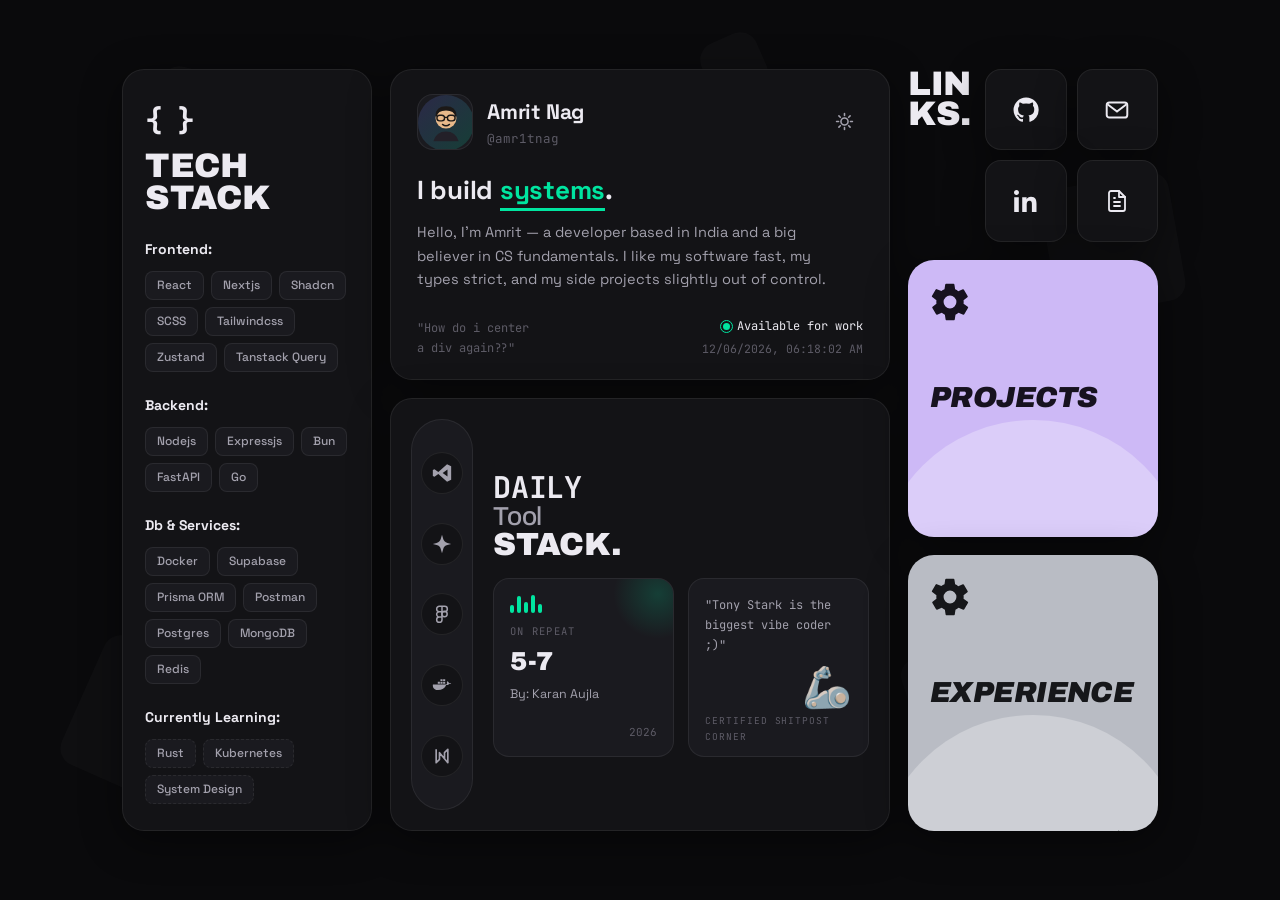
==== commit 4f3c71ab: "Replace placeholder content with real projects and links Wire in the real LinkedIn profile URL and s" ====
--- a/index.html
+++ b/index.html
@@ -163,7 +163,7 @@
           <a class="link-sq link-sq--mail" href="mailto:amritnag2005@gmail.com" aria-label="Email" data-lift>
             <svg viewBox="0 0 24 24" width="26" height="26" fill="none" stroke="currentColor" stroke-width="1.8"><rect x="2.5" y="5" width="19" height="14" rx="2.5"/><path d="m3.5 7 8.5 6.5L20.5 7"/></svg>
           </a>
-          <a class="link-sq" href="https://www.linkedin.com/" target="_blank" rel="noopener" aria-label="LinkedIn" data-lift>
+          <a class="link-sq" href="https://www.linkedin.com/in/amrit-nag-5a8724326/" target="_blank" rel="noopener" aria-label="LinkedIn" data-lift>
             <svg viewBox="0 0 24 24" width="24" height="24" fill="currentColor"><path d="M4.98 3.5C4.98 4.88 3.87 6 2.5 6S0 4.88 0 3.5 1.12 1 2.5 1s2.48 1.12 2.48 2.5zM.2 8.2h4.6V23H.2zM8.2 8.2h4.4v2h.1c.6-1.2 2.1-2.4 4.3-2.4 4.6 0 5.5 3 5.5 7V23h-4.6v-7.2c0-1.7 0-4-2.4-4s-2.8 1.9-2.8 3.8V23H8.2z"/></svg>
           </a>
           <a class="link-sq" href="resume.pdf" target="_blank" rel="noopener" aria-label="Resume" data-lift>
@@ -202,36 +202,58 @@
       </header>
       <div class="overlay-grid">
         <article class="proj">
-          <div class="proj-top"><span class="proj-icon">⚡</span>
-            <a href="https://github.com/amr1tnag" target="_blank" rel="noopener">&lt;/&gt;</a>
-          </div>
-          <h3>pulsequeue</h3>
-          <p>Distributed job queue built from scratch — at-least-once delivery, dead-letter handling, and a live dashboard streaming worker state over WebSockets.</p>
-          <ul class="pills"><li>Go</li><li>Redis</li><li>WebSockets</li><li>Docker</li></ul>
-        </article>
-        <article class="proj">
-          <div class="proj-top"><span class="proj-icon">📝</span>
-            <a href="https://github.com/amr1tnag" target="_blank" rel="noopener">&lt;/&gt;</a>
-          </div>
-          <h3>syncpad</h3>
-          <p>Real-time collaborative editor with CRDT conflict resolution. Multiple cursors, offline-first, sub-50ms sync. Google Docs energy, weekend-project footprint.</p>
-          <ul class="pills"><li>TypeScript</li><li>CRDTs</li><li>React</li><li>WebRTC</li></ul>
-        </article>
-        <article class="proj">
-          <div class="proj-top"><span class="proj-icon">🔬</span>
-            <a href="https://github.com/amr1tnag" target="_blank" rel="noopener">&lt;/&gt;</a>
-          </div>
-          <h3>tinylang</h3>
-          <p>A small programming language — hand-written lexer, Pratt parser, bytecode VM. Closures, GC, and a REPL. Built to understand how languages really work.</p>
-          <ul class="pills"><li>Rust</li><li>Compilers</li><li>Bytecode VM</li></ul>
-        </article>
-        <article class="proj">
-          <div class="proj-top"><span class="proj-icon">📊</span>
-            <a href="https://github.com/amr1tnag" target="_blank" rel="noopener">&lt;/&gt;</a>
-          </div>
-          <h3>peekaboo</h3>
-          <p>Privacy-first self-hosted web analytics in a &lt;4kb script. No cookies, no fingerprinting — clean dashboards and a one-command deploy.</p>
-          <ul class="pills"><li>Node.js</li><li>SQLite</li><li>SvelteKit</li></ul>
+          <div class="proj-top"><span class="proj-icon">🌀</span>
+            <span class="proj-links">
+              <a href="https://venn-alpha-iota.vercel.app" target="_blank" rel="noopener" title="Live">↗</a>
+              <a href="https://github.com/amr1tnag/venn-alpha" target="_blank" rel="noopener" title="Source">&lt;/&gt;</a>
+            </span>
+          </div>
+          <h3>venn</h3>
+          <p>The main quest — a product I'm building in alpha. Next.js frontend, Supabase edge functions with push notifications, and an Expo mobile build. Shipping in public, live on Vercel.</p>
+          <ul class="pills"><li>Nextjs</li><li>Supabase</li><li>Expo</li><li>Vercel</li></ul>
+        </article>
+        <article class="proj">
+          <div class="proj-top"><span class="proj-icon">🐕</span>
+            <a href="https://github.com/amr1tnag/furrlet" target="_blank" rel="noopener">&lt;/&gt;</a>
+          </div>
+          <h3>furrlet</h3>
+          <p>A dog-walking marketplace where owners find trusted walkers. Next.js + Prisma on the web, a Flutter app for mobile — one product, every screen size.</p>
+          <ul class="pills"><li>TypeScript</li><li>Nextjs</li><li>Prisma</li><li>Flutter</li></ul>
+        </article>
+        <article class="proj">
+          <div class="proj-top"><span class="proj-icon">🎙️</span>
+            <a href="https://github.com/amr1tnag/jarvis-my-personal-assistant" target="_blank" rel="noopener">&lt;/&gt;</a>
+          </div>
+          <h3>jarvis</h3>
+          <p>My personal AI assistant powered by Claude — voice and text modes, boots silently with Windows, and actually talks back. Tony Stark would approve.</p>
+          <ul class="pills"><li>Python</li><li>Claude API</li><li>Voice I/O</li></ul>
+        </article>
+        <article class="proj">
+          <div class="proj-top"><span class="proj-icon">⏳</span>
+            <a href="https://github.com/amr1tnag/the-lockedin-timer" target="_blank" rel="noopener">&lt;/&gt;</a>
+          </div>
+          <h3>the-lockedin-timer</h3>
+          <p>A browser extension that blocks distracting sites and keeps you locked in. Popup timer, options page, and a wall of shame for blocked tabs.</p>
+          <ul class="pills"><li>JavaScript</li><li>Chrome Extension</li></ul>
+        </article>
+        <article class="proj">
+          <div class="proj-top"><span class="proj-icon">🧭</span>
+            <a href="https://github.com/amr1tnag/smart-campus-navigation" target="_blank" rel="noopener">&lt;/&gt;</a>
+          </div>
+          <h3>smart-campus-navigation</h3>
+          <p>Smart campus navigation system built for DY Patil — find your way around campus with a stack of HTML5, CSS3, JavaScript and Python.</p>
+          <ul class="pills"><li>JavaScript</li><li>Python</li><li>HTML/CSS</li></ul>
+        </article>
+        <article class="proj">
+          <div class="proj-top"><span class="proj-icon">🏃</span>
+            <span class="proj-links">
+              <a href="https://github.com/amr1tnag/kinesisrunclub" target="_blank" rel="noopener" title="Site">&lt;/&gt;</a>
+              <a href="https://github.com/amr1tnag/kinesisrunclub-admin" target="_blank" rel="noopener" title="Admin">⚙</a>
+            </span>
+          </div>
+          <h3>kinesisrunclub</h3>
+          <p>Website plus a separate admin dashboard for a running club — real users, real deadlines, real "can you change the font" requests.</p>
+          <ul class="pills"><li>HTML</li><li>CSS</li><li>JavaScript</li></ul>
         </article>
       </div>
       <p class="overlay-foot">more experiments → <a href="https://github.com/amr1tnag" target="_blank" rel="noopener">github.com/amr1tnag</a></p>
@@ -248,21 +270,21 @@
       <div class="timeline">
         <div class="tl-item">
           <span class="tl-date">2025 — now</span>
-          <h3>Building &amp; shipping independently</h3>
-          <p>Full-stack product work, open-source tooling, freelance systems engineering. Shipping fast, measuring everything, breaking nothing (mostly).</p>
-        </div>
-        <div class="tl-item">
-          <span class="tl-date">2023 — 2025</span>
-          <h3>Deep-end engineering</h3>
-          <p>From "works on my machine" to distributed systems, CI/CD, and production on-call. Learned that boring technology is a superpower.</p>
-        </div>
-        <div class="tl-item">
-          <span class="tl-date">2021 — 2023</span>
-          <h3>The build-everything era</h3>
-          <p>Discord bots, game mods, scrapers, a dozen half-finished side projects. Every abandoned repo taught me something the finished ones couldn't.</p>
-        </div>
-        <div class="tl-item">
-          <span class="tl-date">2020</span>
+          <h3>Building venn</h3>
+          <p>Shipping a product end-to-end in alpha — Next.js, Supabase edge functions, push notifications, and an Expo mobile build. Learning what "production" really means, one deploy at a time.</p>
+        </div>
+        <div class="tl-item">
+          <span class="tl-date">2024 — 2025</span>
+          <h3>Client work &amp; real users</h3>
+          <p>Built the Kinesis Run Club site plus its admin dashboard, and furrlet — a dog-walking marketplace with web and Flutter apps. Real deadlines hit different than tutorials.</p>
+        </div>
+        <div class="tl-item">
+          <span class="tl-date">2023 — now</span>
+          <h3>CS undergrad @ DY Patil</h3>
+          <p>Studying the fundamentals for real — data structures, systems, networks. Built a smart campus navigation system so freshers stop getting lost.</p>
+        </div>
+        <div class="tl-item">
+          <span class="tl-date">the beginning</span>
           <h3>hello, world</h3>
           <p>Wrote my first line of code. Immediately got an error. Been debugging ever since.</p>
         </div>
--- a/css/style.css
+++ b/css/style.css
@@ -601,6 +601,7 @@
 .proj-icon { font-size: 24px; }
 .proj-top a { font-family: var(--mono); font-size: 13px; color: var(--text-faint); transition: color 0.2s; }
 .proj-top a:hover { color: var(--accent); }
+.proj-links { display: flex; gap: 12px; }
 .proj h3 { font-family: var(--mono); font-size: 17px; font-weight: 700; margin-bottom: 8px; }
 .proj h3::before { content: "❯ "; color: var(--accent); }
 .proj p { font-size: 13.5px; color: var(--text-dim); margin-bottom: 14px; }
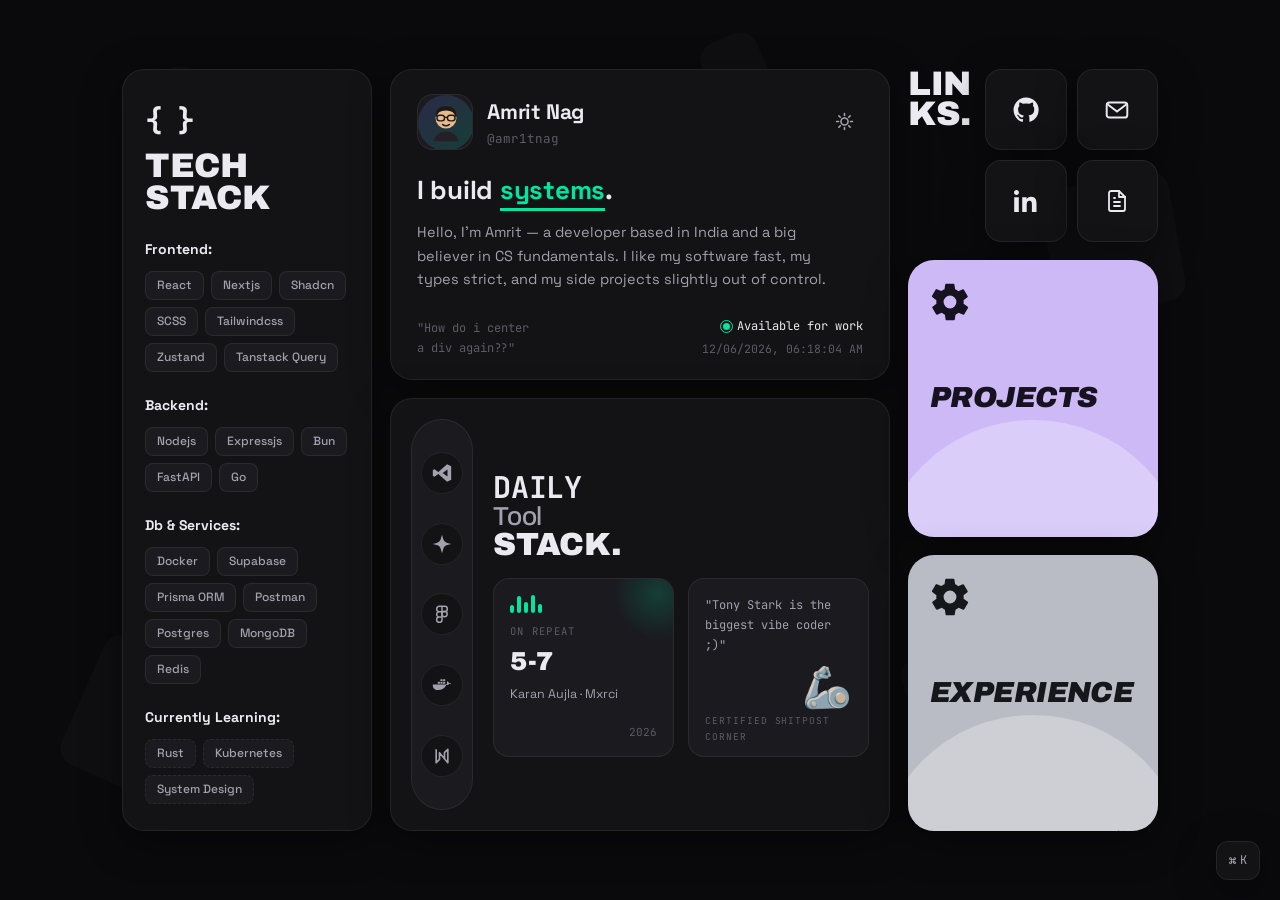
==== commit 87e05445: "Add Spotify player and interactivity pass The music card is now tap-to-play: it swaps to an embedded" ====
--- a/index.html
+++ b/index.html
@@ -31,7 +31,7 @@
 
     <!-- ══════════ COL 1 · TECH STACK ══════════ -->
     <section class="col col--left">
-      <article class="tile tile--stack" data-lift>
+      <article class="tile tile--stack" data-lift data-glow>
         <div class="stack-brand">
           <span class="stack-braces">{ }</span>
           <h2 class="stack-title">TECH<br />STACK</h2>
@@ -75,9 +75,9 @@
     <!-- ══════════ COL 2 · PROFILE + DAILY ══════════ -->
     <section class="col col--mid">
 
-      <article class="tile tile--profile" data-lift>
+      <article class="tile tile--profile" data-lift data-glow>
         <header class="profile-head">
-          <div class="avatar" aria-hidden="true">
+          <button class="avatar" id="avatar" aria-label="hi" title="click me">
             <svg viewBox="0 0 80 80" width="56" height="56">
               <defs>
                 <linearGradient id="av" x1="0" y1="0" x2="1" y2="1">
@@ -93,7 +93,7 @@
               <path d="M35 42 q5 4 10 0" fill="none" stroke="#1c1917" stroke-width="2" stroke-linecap="round"/>
               <path d="M22 66 q4 -14 18 -14 q14 0 18 14 z" fill="#232028"/>
             </svg>
-          </div>
+          </button>
           <div class="profile-id">
             <h1>Amrit Nag</h1>
             <p class="handle">@amr1tnag</p>
@@ -133,14 +133,20 @@
         <div class="daily-main">
           <h2 class="daily-title"><span class="dt-1">DAILY</span> <span class="dt-2">Tool</span> <span class="dt-3">STACK.</span></h2>
           <div class="daily-row">
-            <div class="music" data-lift>
-              <div class="eq" aria-hidden="true"><i></i><i></i><i></i><i></i><i></i></div>
-              <p class="music-label">on repeat</p>
-              <p class="music-song">5-7</p>
-              <p class="music-artist">By: Karan Aujla</p>
-              <span class="music-year">2026</span>
+            <div class="music" id="music-card" data-glow role="button" tabindex="0" aria-label="Play 5-7 by Karan Aujla">
+              <div class="music-face">
+                <div class="eq" aria-hidden="true"><i></i><i></i><i></i><i></i><i></i></div>
+                <p class="music-label">on repeat</p>
+                <p class="music-song">5-7</p>
+                <p class="music-artist">Karan Aujla · Mxrci</p>
+                <span class="music-year">2026</span>
+                <span class="music-play">▶ tap to play</span>
+              </div>
+              <div class="music-player" hidden>
+                <button class="music-close" id="music-close" aria-label="Close player">✕</button>
+              </div>
             </div>
-            <div class="meme" data-lift>
+            <div class="meme" data-lift data-glow>
               <p class="meme-quote">"Tony Stark is the<br />biggest vibe coder ;)"</p>
               <span class="meme-emoji" aria-hidden="true">🦾</span>
               <span class="meme-tag">certified shitpost corner</span>
@@ -292,6 +298,30 @@
     </div>
   </div>
 
+  <!-- ══════════ COMMAND PALETTE ══════════ -->
+  <button class="cmdk-pill" id="open-palette" aria-label="Open command palette">
+    <kbd>⌘</kbd><kbd>K</kbd>
+  </button>
+
+  <div class="palette-overlay" id="palette" role="dialog" aria-modal="true" aria-label="Command palette" hidden>
+    <div class="palette">
+      <div class="palette-input-row">
+        <span class="palette-prompt">❯</span>
+        <input type="text" id="palette-input" class="palette-input" placeholder="type a command…" autocomplete="off" spellcheck="false" />
+        <kbd class="palette-esc">esc</kbd>
+      </div>
+      <ul class="palette-list" id="palette-list" role="listbox"></ul>
+      <div class="palette-footer">
+        <span><kbd>↑↓</kbd> navigate</span>
+        <span><kbd>⏎</kbd> run</span>
+        <span><kbd>esc</kbd> close</span>
+      </div>
+    </div>
+  </div>
+
+  <!-- toast -->
+  <div class="toast" id="toast" role="status" aria-live="polite"></div>
+
   <script src="js/main.js"></script>
 </body>
 </html>
--- a/css/style.css
+++ b/css/style.css
@@ -346,9 +346,63 @@
   padding: 16px;
   position: relative;
   overflow: hidden;
+  cursor: pointer;
+  min-height: 128px;
   transition: transform 0.3s var(--ease), border-color 0.2s;
 }
-.music:hover { border-color: var(--accent); }
+.music:hover { border-color: var(--accent); transform: translateY(-3px); }
+
+.music-play {
+  position: absolute;
+  bottom: 14px; right: 16px;
+  font-family: var(--mono);
+  font-size: 10.5px;
+  color: var(--accent);
+  opacity: 0;
+  transform: translateY(4px);
+  transition: opacity 0.25s, transform 0.3s var(--ease);
+}
+.music:hover .music-play { opacity: 1; transform: none; }
+.music:hover .music-year { opacity: 0; }
+.music-year { transition: opacity 0.2s; }
+
+.music.playing { padding: 0; cursor: default; border-color: var(--accent); }
+.music.playing .music-face { display: none; }
+.music-player { position: relative; height: 100%; min-height: 128px; }
+.music-player::before {
+  content: "⏳ loading spotify…";
+  position: absolute;
+  inset: 0;
+  display: grid;
+  place-items: center;
+  font-family: var(--mono);
+  font-size: 11.5px;
+  color: var(--text-faint);
+}
+.music-player iframe { position: relative; z-index: 1; }
+.music-player iframe {
+  display: block;
+  width: 100%;
+  height: 100%;
+  min-height: 128px;
+  border: 0;
+}
+.music-close {
+  position: absolute;
+  top: -6px; right: -6px;
+  z-index: 3;
+  width: 26px; height: 26px;
+  border-radius: 50%;
+  background: var(--card);
+  border: 1px solid var(--border);
+  color: var(--text-dim);
+  font-size: 11px;
+  display: grid;
+  place-items: center;
+  transition: color 0.2s, transform 0.3s var(--ease);
+}
+.music.playing .music-close { top: 6px; right: 6px; }
+.music-close:hover { color: var(--text); transform: rotate(90deg); }
 .music::before {
   content: "";
   position: absolute;
@@ -640,6 +694,175 @@
 .tl-item h3 { font-size: 17px; font-weight: 700; margin: 4px 0 6px; }
 .tl-item p { font-size: 14px; color: var(--text-dim); max-width: 60ch; }
 
+/* ══════════════ CURSOR GLOW ══════════════ */
+
+[data-glow] { position: relative; }
+[data-glow]::after {
+  content: "";
+  position: absolute;
+  inset: 0;
+  border-radius: inherit;
+  pointer-events: none;
+  opacity: 0;
+  transition: opacity 0.35s;
+  background: radial-gradient(360px circle at var(--gx, 50%) var(--gy, 50%), rgba(0, 229, 160, 0.08), transparent 65%);
+}
+[data-glow]:hover::after { opacity: 1; }
+
+/* ══════════════ AVATAR EGG ══════════════ */
+
+.avatar { cursor: pointer; padding: 0; transition: transform 0.25s var(--ease); }
+.avatar:hover { transform: scale(1.06) rotate(-3deg); }
+.avatar.spin { animation: av-spin 0.7s var(--ease); }
+@keyframes av-spin { to { transform: rotate(360deg); } }
+
+/* ══════════════ COMMAND PALETTE ══════════════ */
+
+.cmdk-pill {
+  position: fixed;
+  bottom: 20px; right: 20px;
+  z-index: 400;
+  display: flex;
+  gap: 4px;
+  padding: 9px 12px;
+  border-radius: 12px;
+  background: var(--card);
+  border: 1px solid var(--border);
+  box-shadow: var(--shadow);
+  transition: border-color 0.2s, transform 0.3s var(--ease);
+}
+.cmdk-pill:hover { border-color: var(--accent); transform: translateY(-3px); }
+.cmdk-pill kbd {
+  font-family: var(--mono);
+  font-size: 12px;
+  color: var(--text-dim);
+}
+@media (hover: none), (pointer: coarse) { .cmdk-pill { display: none; } }
+
+.palette-overlay {
+  position: fixed;
+  inset: 0;
+  z-index: 600;
+  background: color-mix(in srgb, var(--bg) 70%, transparent);
+  backdrop-filter: blur(8px);
+  -webkit-backdrop-filter: blur(8px);
+  display: flex;
+  justify-content: center;
+  padding: 14vh 20px 0;
+}
+.palette-overlay[hidden] { display: none; }
+
+.palette {
+  width: min(540px, 100%);
+  height: fit-content;
+  background: var(--card);
+  border: 1px solid var(--border);
+  border-radius: 16px;
+  box-shadow: 0 30px 90px rgba(0, 0, 0, 0.5);
+  overflow: hidden;
+  animation: palette-in 0.22s var(--ease);
+}
+@keyframes palette-in {
+  from { opacity: 0; transform: translateY(-14px) scale(0.98); }
+}
+
+.palette-input-row {
+  display: flex;
+  align-items: center;
+  gap: 12px;
+  padding: 15px 18px;
+  border-bottom: 1px solid var(--border);
+}
+.palette-prompt { color: var(--accent); font-family: var(--mono); font-weight: 700; }
+.palette-input {
+  flex: 1;
+  background: none;
+  border: none;
+  outline: none;
+  color: var(--text);
+  font-family: var(--mono);
+  font-size: 15px;
+}
+.palette-input::placeholder { color: var(--text-faint); }
+.palette-esc {
+  font-family: var(--mono);
+  font-size: 10.5px;
+  color: var(--text-faint);
+  border: 1px solid var(--border);
+  border-radius: 5px;
+  padding: 2px 6px;
+}
+
+.palette-list {
+  list-style: none;
+  max-height: 320px;
+  overflow-y: auto;
+  padding: 8px;
+}
+.palette-item {
+  display: flex;
+  align-items: center;
+  gap: 12px;
+  padding: 11px 12px;
+  border-radius: 10px;
+  font-family: var(--mono);
+  font-size: 13.5px;
+  color: var(--text-dim);
+  cursor: pointer;
+}
+.palette-item .pi-icon { width: 22px; text-align: center; flex-shrink: 0; }
+.palette-item .pi-hint { margin-left: auto; font-size: 10.5px; color: var(--text-faint); }
+.palette-item.active {
+  background: color-mix(in srgb, var(--accent) 12%, transparent);
+  color: var(--text);
+}
+.palette-item.active .pi-hint { color: var(--accent); }
+.palette-empty {
+  padding: 22px;
+  text-align: center;
+  font-family: var(--mono);
+  font-size: 13px;
+  color: var(--text-faint);
+}
+
+.palette-footer {
+  display: flex;
+  gap: 18px;
+  padding: 10px 18px;
+  border-top: 1px solid var(--border);
+  font-family: var(--mono);
+  font-size: 10.5px;
+  color: var(--text-faint);
+}
+.palette-footer kbd {
+  font-family: var(--mono);
+  border: 1px solid var(--border);
+  border-radius: 4px;
+  padding: 1px 4px;
+}
+
+/* ══════════════ TOAST ══════════════ */
+
+.toast {
+  position: fixed;
+  bottom: 24px;
+  left: 50%;
+  z-index: 700;
+  transform: translate(-50%, 80px);
+  background: var(--card);
+  border: 1px solid var(--accent);
+  color: var(--text);
+  font-family: var(--mono);
+  font-size: 13px;
+  padding: 11px 20px;
+  border-radius: 12px;
+  box-shadow: 0 14px 44px rgba(0, 0, 0, 0.4);
+  opacity: 0;
+  pointer-events: none;
+  transition: transform 0.4s var(--ease), opacity 0.3s;
+}
+.toast.show { transform: translate(-50%, 0); opacity: 1; }
+
 /* ══════════════ PARTY MODE 🎉 ══════════════ */
 
 body.party { animation: hue 4s linear infinite; }
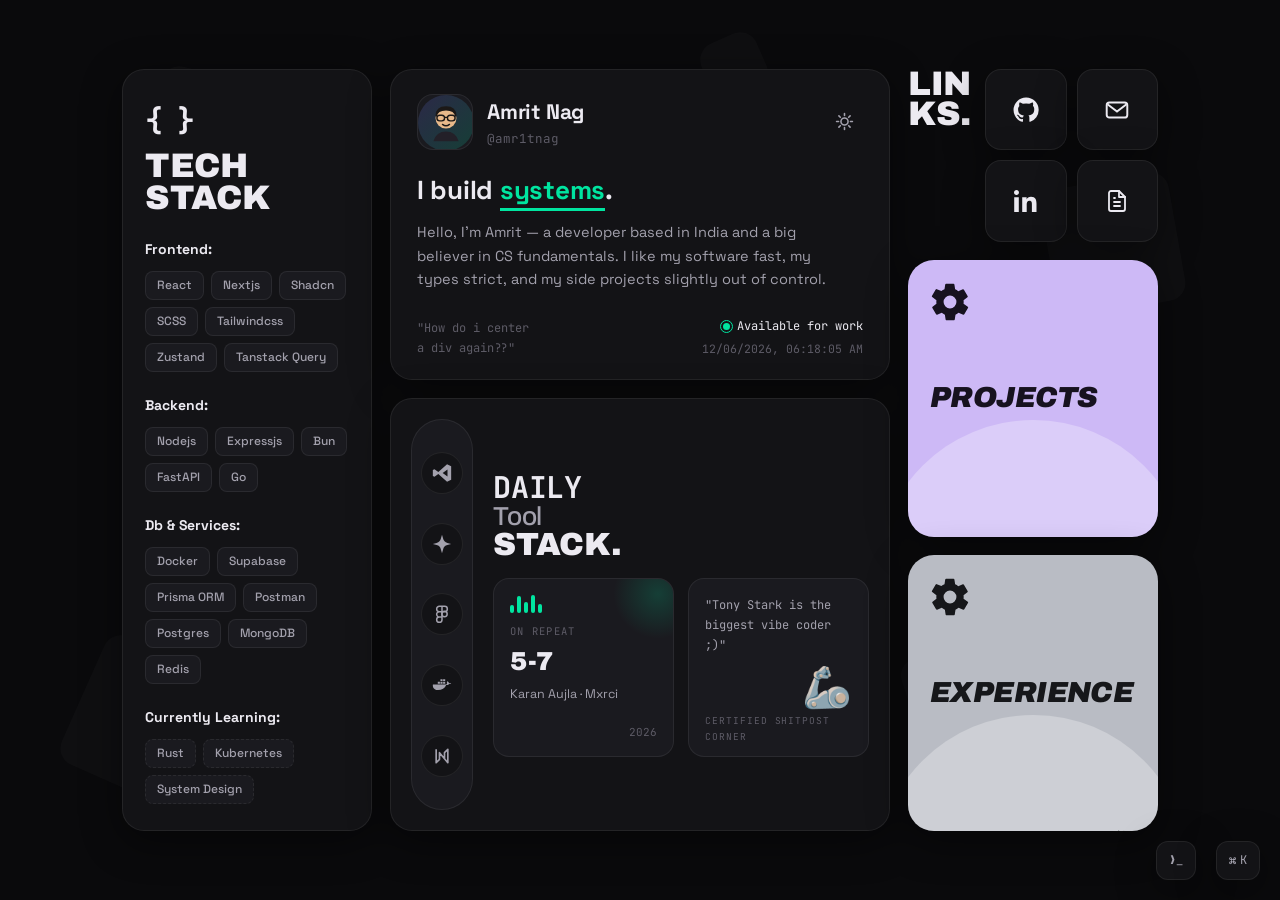
==== commit cb5d0051: "Add interactive terminal and destruction physics mode New terminal overlay (pill button next to cmd+" ====
--- a/index.html
+++ b/index.html
@@ -298,6 +298,29 @@
     </div>
   </div>
 
+  <!-- ══════════ TERMINAL ══════════ -->
+  <button class="cmdk-pill term-pill" id="open-term" aria-label="Open terminal">
+    <kbd>❯_</kbd>
+  </button>
+
+  <div class="term-overlay" id="terminal" role="dialog" aria-modal="true" aria-label="Terminal" hidden>
+    <div class="term">
+      <div class="term-head">
+        <span class="dot dot-r"></span><span class="dot dot-y"></span><span class="dot dot-g"></span>
+        <span class="term-title">visitor@amrit.builds — bash</span>
+        <button class="term-close" id="term-close" aria-label="Close terminal">✕</button>
+      </div>
+      <div class="term-body" id="term-body"></div>
+      <div class="term-line">
+        <span class="term-prompt">visitor@amrit.builds:~$</span>
+        <input type="text" id="term-input" class="term-input" autocomplete="off" spellcheck="false" autocapitalize="off" aria-label="Terminal input" />
+      </div>
+    </div>
+  </div>
+
+  <!-- chaos undo -->
+  <button class="chaos-reset" id="chaos-reset" hidden>⌘Z&nbsp; undo the disaster</button>
+
   <!-- ══════════ COMMAND PALETTE ══════════ -->
   <button class="cmdk-pill" id="open-palette" aria-label="Open command palette">
     <kbd>⌘</kbd><kbd>K</kbd>
--- a/css/style.css
+++ b/css/style.css
@@ -366,11 +366,11 @@
 .music:hover .music-year { opacity: 0; }
 .music-year { transition: opacity 0.2s; }
 
-.music.playing { padding: 0; cursor: default; border-color: var(--accent); }
+.music.playing { padding: 0; cursor: default; border-color: var(--accent); min-height: 200px; }
 .music.playing .music-face { display: none; }
-.music-player { position: relative; height: 100%; min-height: 128px; }
+.music-player { position: relative; height: 100%; min-height: 200px; }
 .music-player::before {
-  content: "⏳ loading spotify…";
+  content: "⏳ loading the video…";
   position: absolute;
   inset: 0;
   display: grid;
@@ -384,7 +384,7 @@
   display: block;
   width: 100%;
   height: 100%;
-  min-height: 128px;
+  min-height: 200px;
   border: 0;
 }
 .music-close {
@@ -841,6 +841,119 @@
   padding: 1px 4px;
 }
 
+/* ══════════════ TERMINAL ══════════════ */
+
+.term-pill { right: 84px; }
+
+.term-overlay {
+  position: fixed;
+  inset: 0;
+  z-index: 650;
+  background: color-mix(in srgb, var(--bg) 72%, transparent);
+  backdrop-filter: blur(8px);
+  -webkit-backdrop-filter: blur(8px);
+  display: grid;
+  place-items: center;
+  padding: 20px;
+}
+.term-overlay[hidden] { display: none; }
+
+.term {
+  width: min(720px, 100%);
+  height: min(480px, 82svh);
+  display: flex;
+  flex-direction: column;
+  background: #0b0e0c;
+  border: 1px solid rgba(0, 229, 160, 0.25);
+  border-radius: 14px;
+  box-shadow: 0 40px 100px rgba(0, 0, 0, 0.6), 0 0 60px rgba(0, 229, 160, 0.07);
+  overflow: hidden;
+  animation: palette-in 0.25s var(--ease);
+  font-family: var(--mono);
+  font-size: 13.5px;
+}
+
+.term-head {
+  display: flex;
+  align-items: center;
+  gap: 7px;
+  padding: 12px 14px;
+  border-bottom: 1px solid rgba(255, 255, 255, 0.07);
+  flex-shrink: 0;
+}
+.dot { width: 11px; height: 11px; border-radius: 50%; }
+.dot-r { background: #ff5f57; } .dot-y { background: #febc2e; } .dot-g { background: #28c840; }
+.term-title { margin-left: 8px; color: #5d5b66; font-size: 12px; }
+.term-close {
+  margin-left: auto;
+  color: #5d5b66;
+  font-size: 13px;
+  transition: color 0.2s;
+}
+.term-close:hover { color: #e8e8ec; }
+
+.term-body {
+  flex: 1;
+  overflow-y: auto;
+  padding: 14px 16px 4px;
+  color: #b8c4bd;
+  line-height: 1.75;
+  white-space: pre-wrap;
+  word-break: break-word;
+}
+.term-body .t-cmd { color: #eceaf1; }
+.term-body .t-cmd::before { content: "visitor@amrit.builds:~$ "; color: #00e5a0; }
+.term-body .t-ok { color: #00e5a0; }
+.term-body .t-err { color: #ff5470; }
+.term-body .t-dim { color: #5d5b66; }
+.term-body .t-link { color: #7cc7ff; text-decoration: underline; }
+.term-body .t-warn { color: #ffb547; }
+
+.term-line {
+  display: flex;
+  align-items: center;
+  gap: 8px;
+  padding: 10px 16px 14px;
+  flex-shrink: 0;
+}
+.term-prompt { color: #00e5a0; white-space: nowrap; }
+.term-input {
+  flex: 1;
+  background: none;
+  border: none;
+  outline: none;
+  color: #eceaf1;
+  font: inherit;
+  caret-color: #00e5a0;
+}
+
+/* ══════════════ CHAOS MODE ☢ ══════════════ */
+
+body.chaos { overflow: hidden; }
+body.chaos .bg-shapes { opacity: 0.4; }
+body.chaos [data-glow]::after { display: none; }
+
+.chaos-reset {
+  position: fixed;
+  top: 26px;
+  left: 50%;
+  transform: translateX(-50%);
+  z-index: 950;
+  font-family: var(--mono);
+  font-size: 13.5px;
+  font-weight: 700;
+  color: var(--bg);
+  background: var(--accent);
+  padding: 12px 22px;
+  border-radius: 12px;
+  box-shadow: 0 12px 40px rgba(0, 229, 160, 0.35);
+  animation: reset-in 0.5s var(--ease);
+}
+.chaos-reset:hover { transform: translateX(-50%) scale(1.05); }
+@keyframes reset-in {
+  from { opacity: 0; transform: translateX(-50%) translateY(-20px); }
+}
+
 /* ══════════════ TOAST ══════════════ */
 
 .toast {
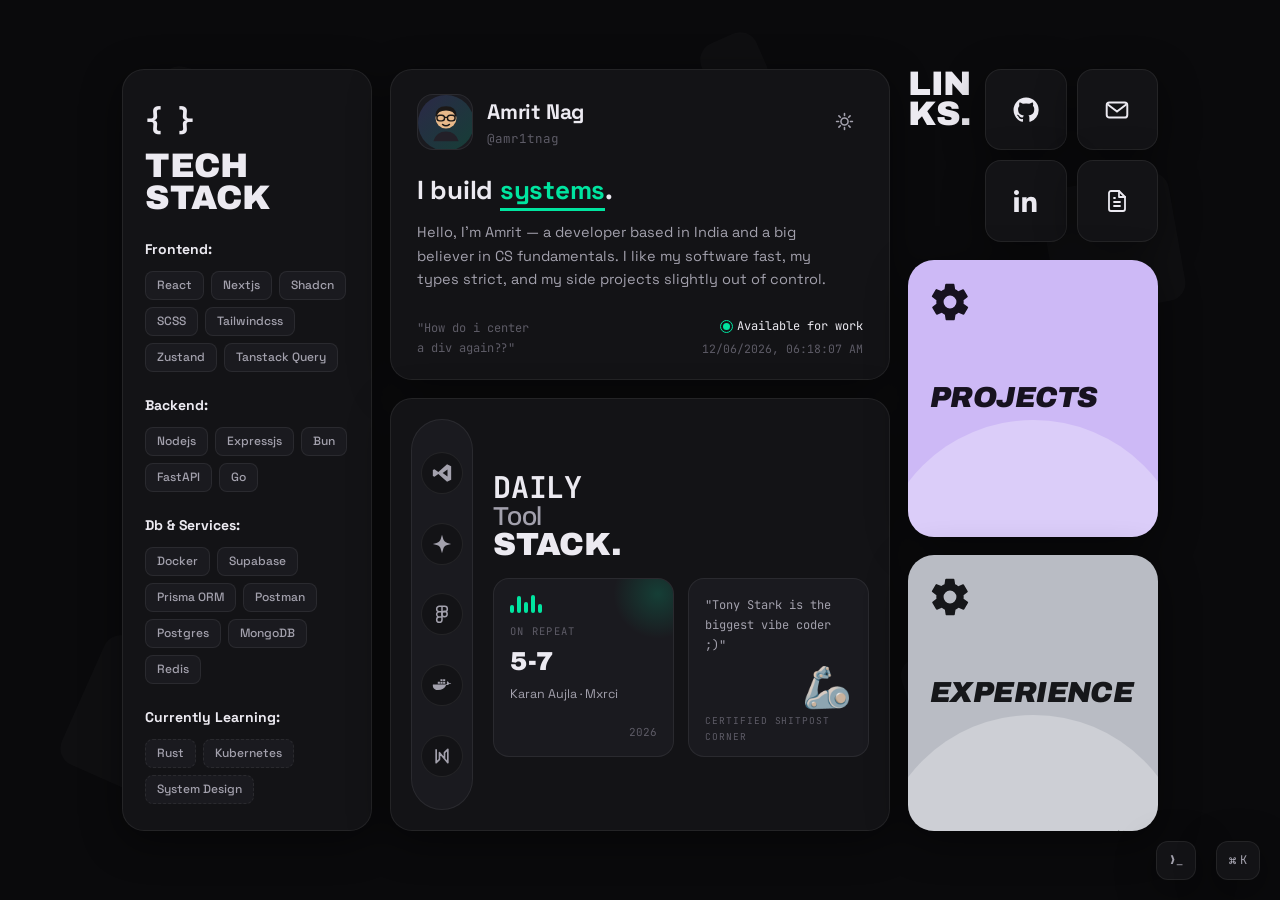
==== commit 4c891513: "Add OG preview image, 404 page, mobile terminal, JSON-LD Generate og.png from the board and wire og:" ====
--- a/index.html
+++ b/index.html
@@ -8,9 +8,29 @@
   <meta name="theme-color" content="#0a0a0c" />
 
   <meta property="og:title" content="Amrit Nag — @amr1tnag" />
-  <meta property="og:description" content="I build fast, reliable software and believe in CS fundamentals." />
+  <meta property="og:description" content="I build fast, reliable software and believe in CS fundamentals. Comes with a working terminal — try 'sudo rm -rf /'." />
   <meta property="og:type" content="website" />
+  <meta property="og:url" content="https://amr1tnag.github.io/amritbuilds-portfolio/" />
+  <meta property="og:image" content="https://amr1tnag.github.io/amritbuilds-portfolio/og.png" />
+  <meta property="og:image:width" content="2400" />
+  <meta property="og:image:height" content="1260" />
   <meta name="twitter:card" content="summary_large_image" />
+  <meta name="twitter:image" content="https://amr1tnag.github.io/amritbuilds-portfolio/og.png" />
+
+  <script type="application/ld+json">
+  {
+    "@context": "https://schema.org",
+    "@type": "Person",
+    "name": "Amrit Nag",
+    "url": "https://amr1tnag.github.io/amritbuilds-portfolio/",
+    "email": "mailto:amritnag2005@gmail.com",
+    "jobTitle": "Software Developer",
+    "sameAs": [
+      "https://github.com/amr1tnag",
+      "https://www.linkedin.com/in/amrit-nag-5a8724326/"
+    ]
+  }
+  </script>
 
   <link rel="icon" href="data:image/svg+xml,%3Csvg xmlns='http://www.w3.org/2000/svg' viewBox='0 0 100 100'%3E%3Crect width='100' height='100' rx='22' fill='%230a0a0c'/%3E%3Ctext x='50' y='70' font-size='50' text-anchor='middle' fill='%23e8e8ec' font-family='monospace' font-weight='bold'%3E%7B%7D%3C/text%3E%3C/svg%3E" />
 
--- a/css/style.css
+++ b/css/style.css
@@ -737,7 +737,10 @@
   font-size: 12px;
   color: var(--text-dim);
 }
-@media (hover: none), (pointer: coarse) { .cmdk-pill { display: none; } }
+@media (hover: none), (pointer: coarse) {
+  .cmdk-pill { display: none; }
+  .cmdk-pill.term-pill { display: flex; right: 20px; }
+}
 
 .palette-overlay {
   position: fixed;
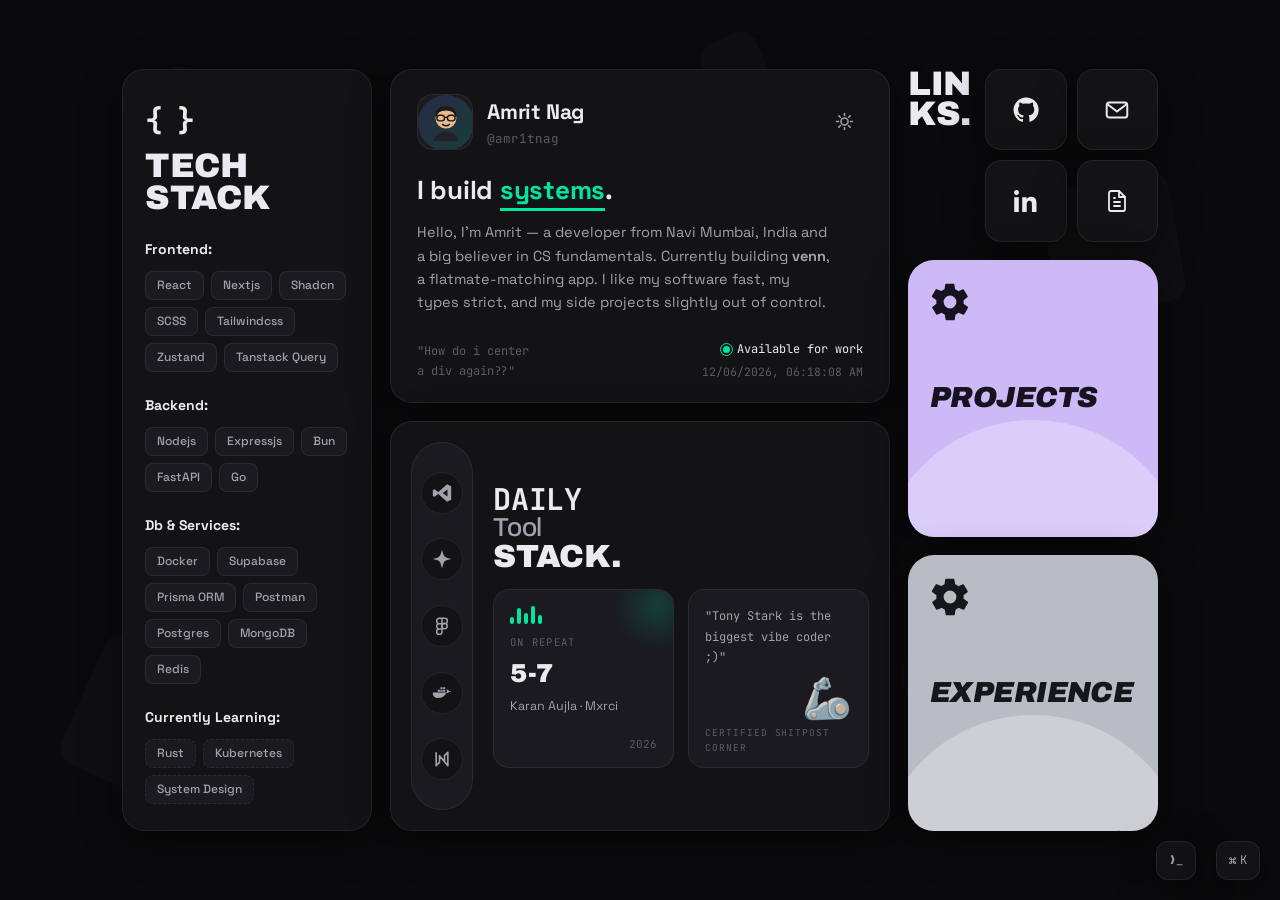
==== commit f7dbb0e3: "Update venn, furrlet, bio and timeline with real details Venn is a Hinge-style flatmate-matching app" ====
--- a/index.html
+++ b/index.html
@@ -127,9 +127,10 @@
         <p class="build-line">I build <span class="build-word" id="build-word">systems</span><span class="build-dot">.</span></p>
 
         <p class="bio">
-          Hello, I'm Amrit — a developer based in India and a big
-          believer in CS fundamentals. I like my software fast,
-          my types strict, and my side projects slightly out of control.
+          Hello, I'm Amrit — a developer from Navi Mumbai, India and a big
+          believer in CS fundamentals. Currently building
+          <strong>venn</strong>, a flatmate-matching app. I like my software
+          fast, my types strict, and my side projects slightly out of control.
         </p>
 
         <footer class="profile-foot">
@@ -235,16 +236,16 @@
             </span>
           </div>
           <h3>venn</h3>
-          <p>The main quest — a product I'm building in alpha. Next.js frontend, Supabase edge functions with push notifications, and an Expo mobile build. Shipping in public, live on Vercel.</p>
-          <ul class="pills"><li>Nextjs</li><li>Supabase</li><li>Expo</li><li>Vercel</li></ul>
+          <p>The main quest — a Hinge-style flatmate-matching app for the Indian rental market. Budget &amp; location as hard filters, compatibility as the ranking layer, and a "search together" flow. Supabase backend with RLS and auto-match triggers.</p>
+          <ul class="pills"><li>React Native</li><li>Expo</li><li>Supabase</li><li>Founder</li></ul>
         </article>
         <article class="proj">
           <div class="proj-top"><span class="proj-icon">🐕</span>
             <a href="https://github.com/amr1tnag/furrlet" target="_blank" rel="noopener">&lt;/&gt;</a>
           </div>
           <h3>furrlet</h3>
-          <p>A dog-walking marketplace where owners find trusted walkers. Next.js + Prisma on the web, a Flutter app for mobile — one product, every screen size.</p>
-          <ul class="pills"><li>TypeScript</li><li>Nextjs</li><li>Prisma</li><li>Flutter</li></ul>
+          <p>Territory-exclusive marketplace connecting dog owners with local walking businesses — Razorpay Route for commission splits. Shut down after the unit economics said no. The lessons stayed.</p>
+          <ul class="pills"><li>TypeScript</li><li>Nextjs</li><li>Prisma</li><li>Razorpay</li></ul>
         </article>
         <article class="proj">
           <div class="proj-top"><span class="proj-icon">🎙️</span>
@@ -296,8 +297,8 @@
       <div class="timeline">
         <div class="tl-item">
           <span class="tl-date">2025 — now</span>
-          <h3>Building venn</h3>
-          <p>Shipping a product end-to-end in alpha — Next.js, Supabase edge functions, push notifications, and an Expo mobile build. Learning what "production" really means, one deploy at a time.</p>
+          <h3>Founder &amp; developer — Venn</h3>
+          <p>Building a Hinge-style flatmate-matching app for the Indian rental market: React Native/Expo, full Supabase backend (schema, RLS policies, auto-match triggers), and a "search together" flow as the wedge against 99acres and NoBroker.</p>
         </div>
         <div class="tl-item">
           <span class="tl-date">2024 — 2025</span>
